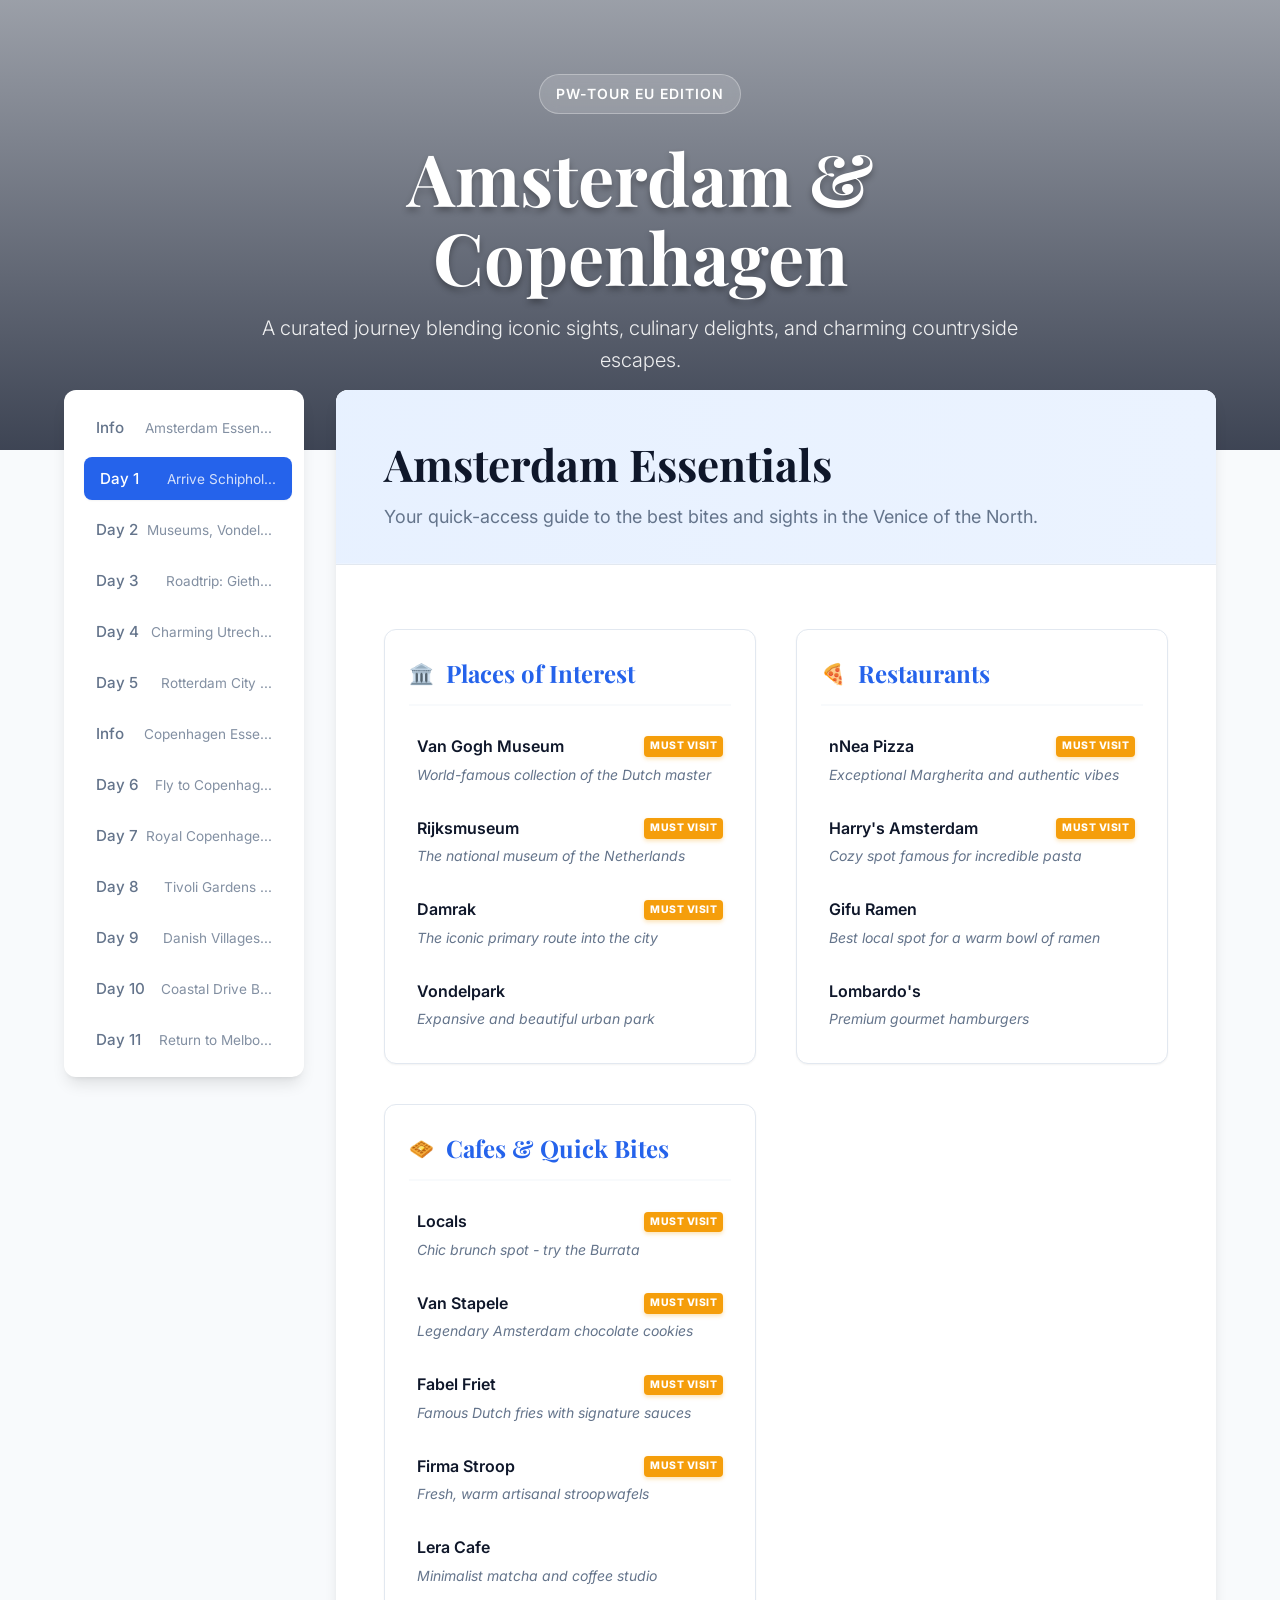
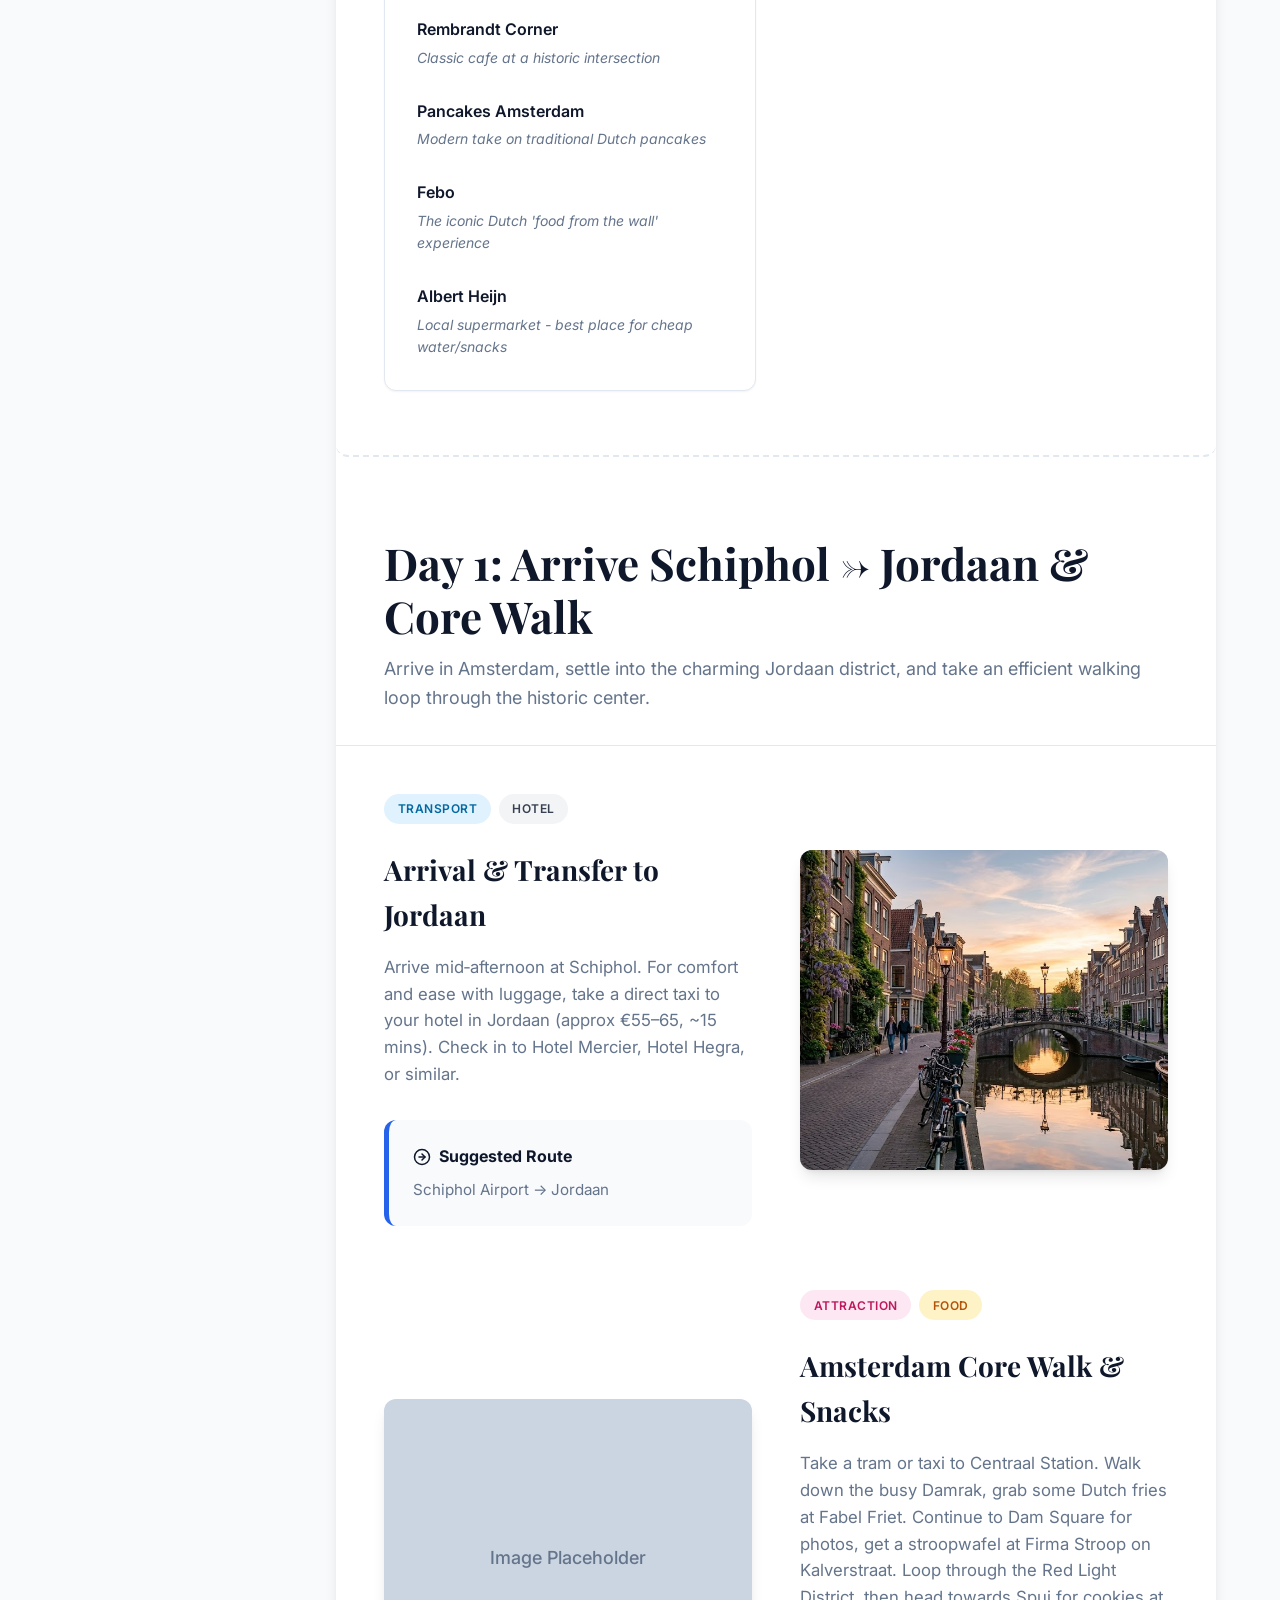
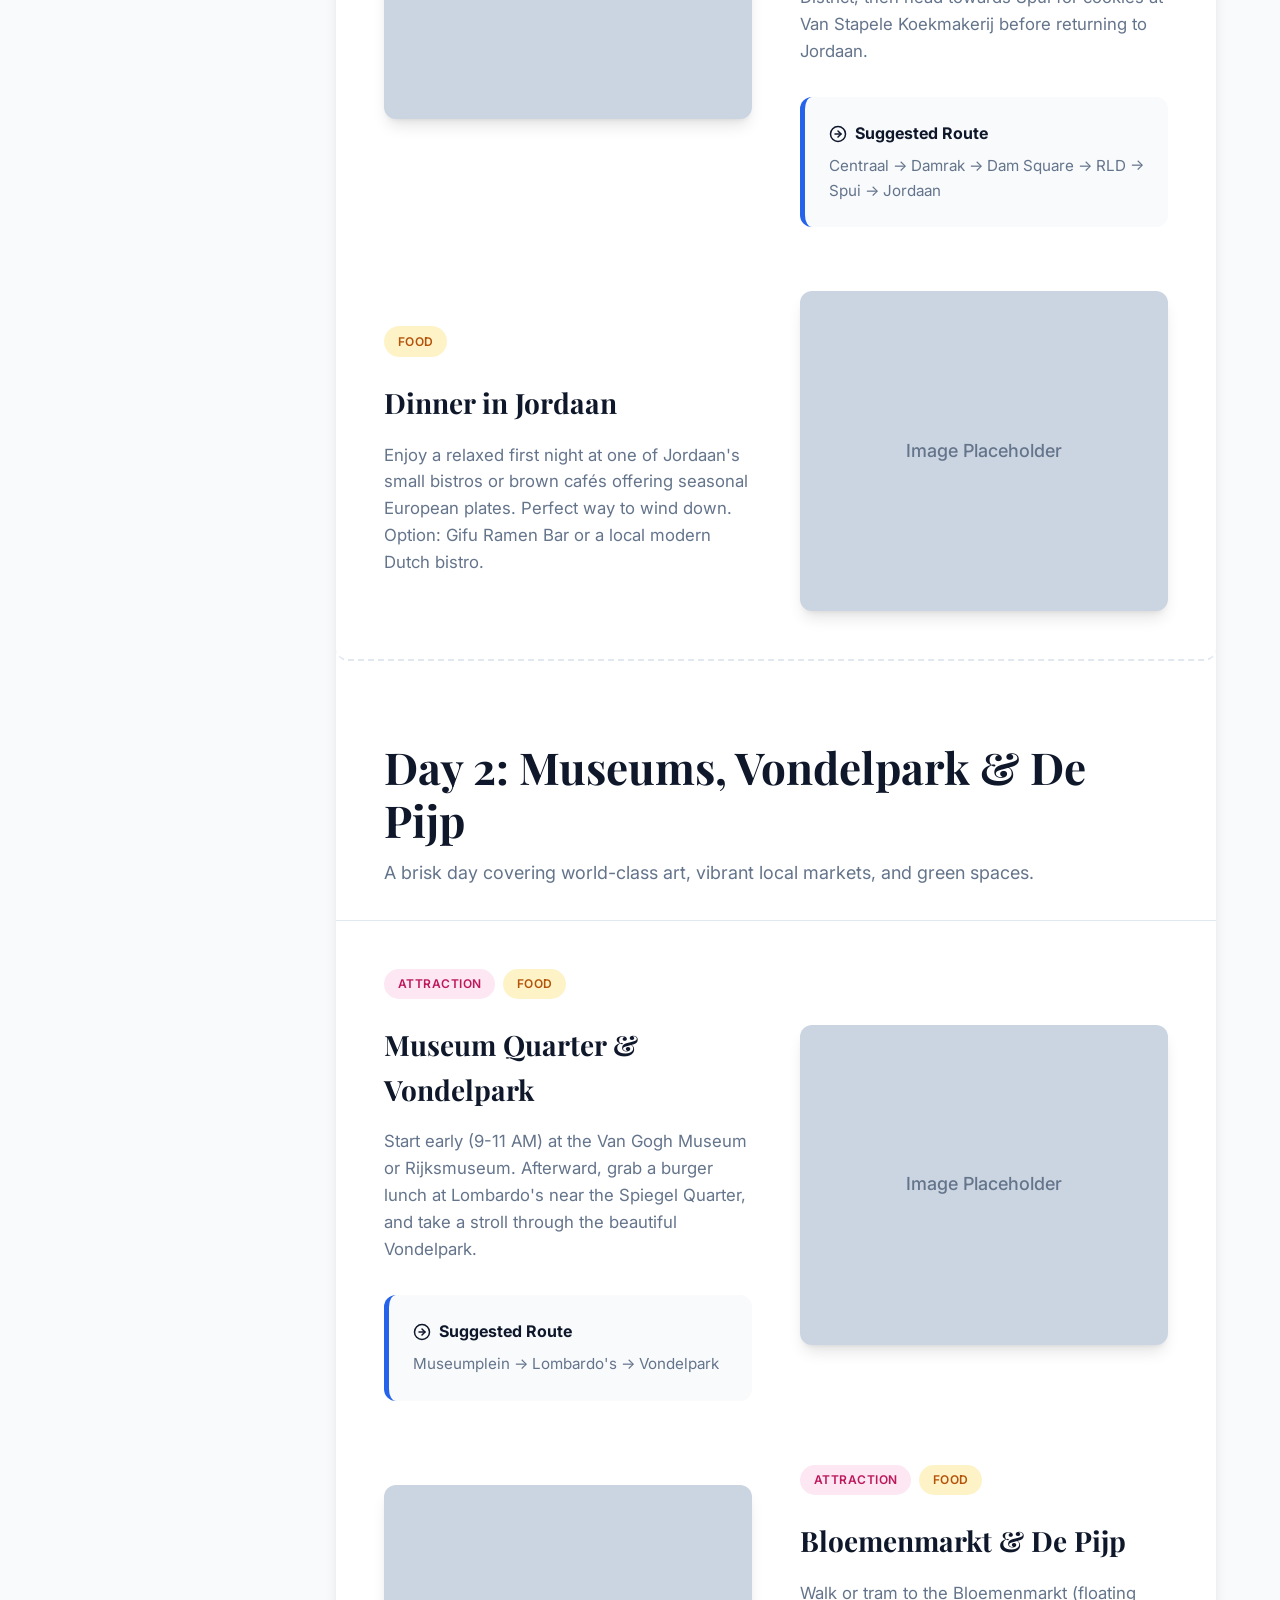
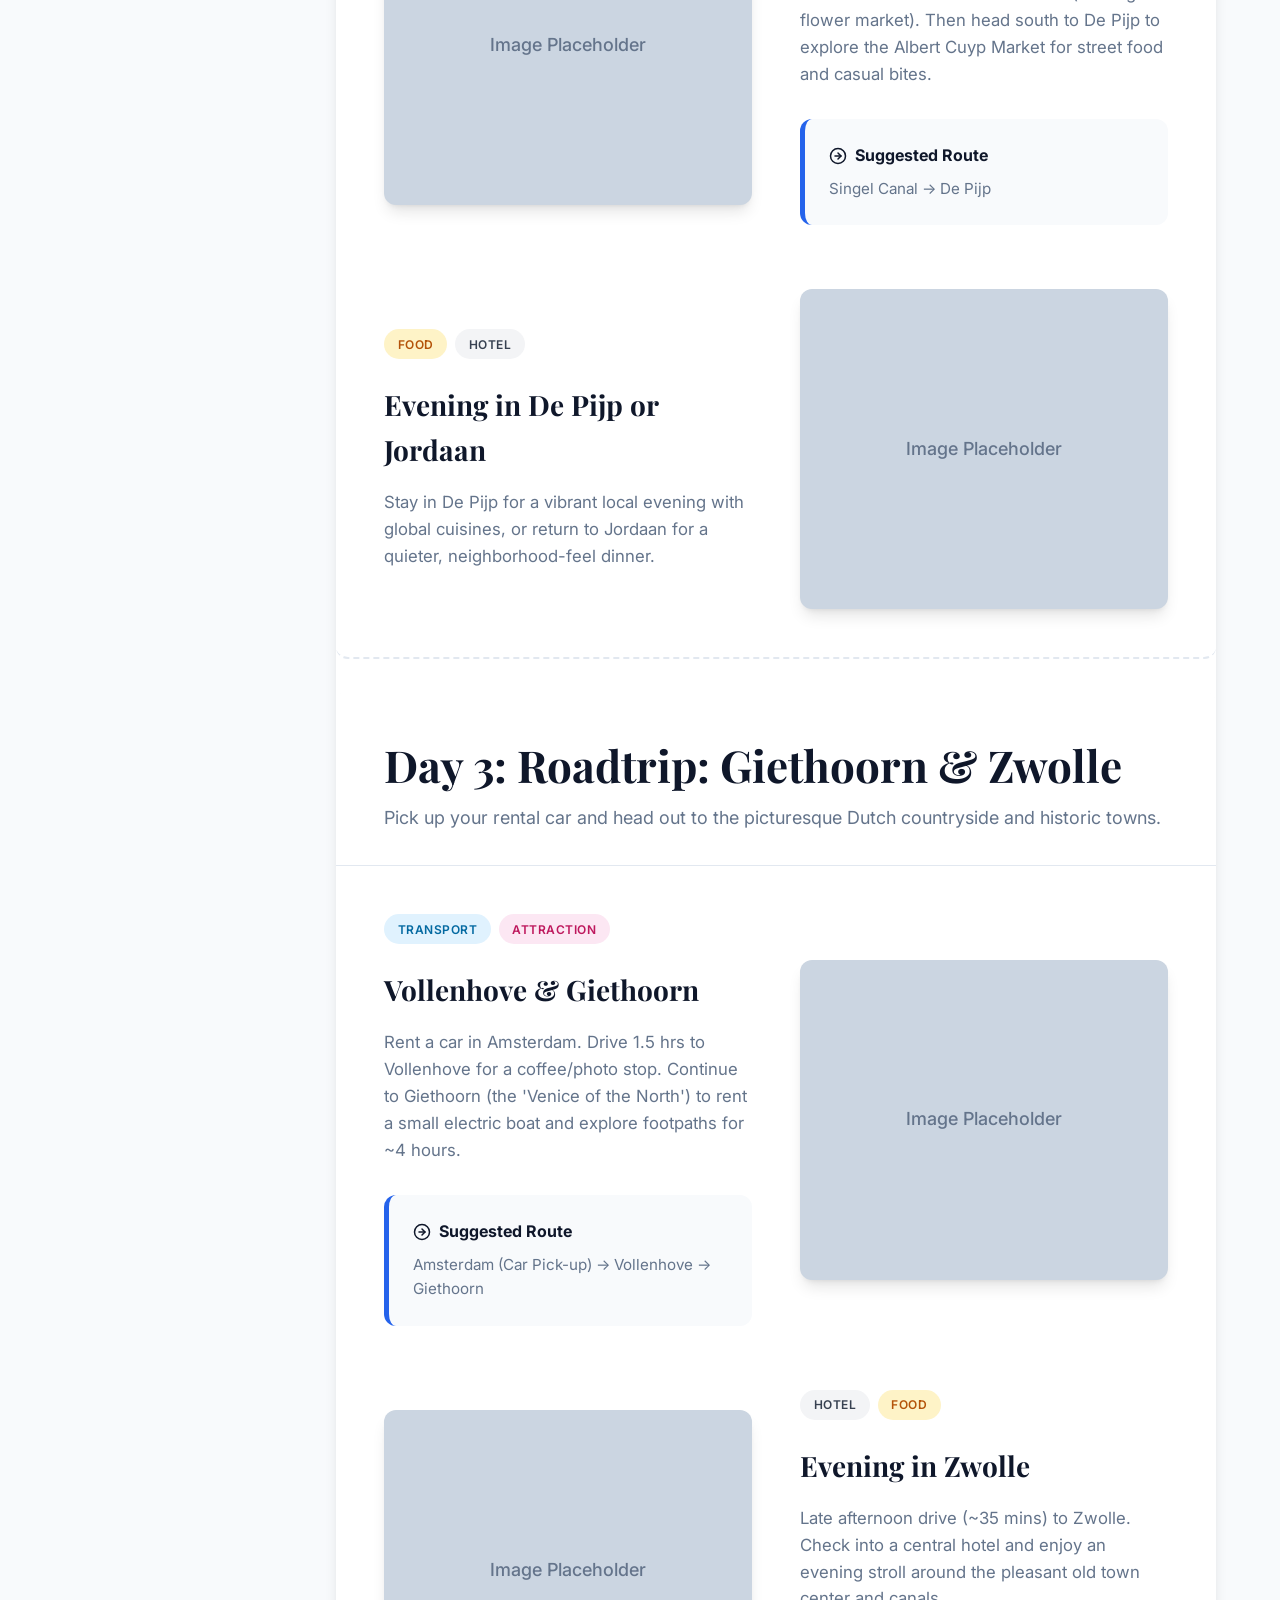
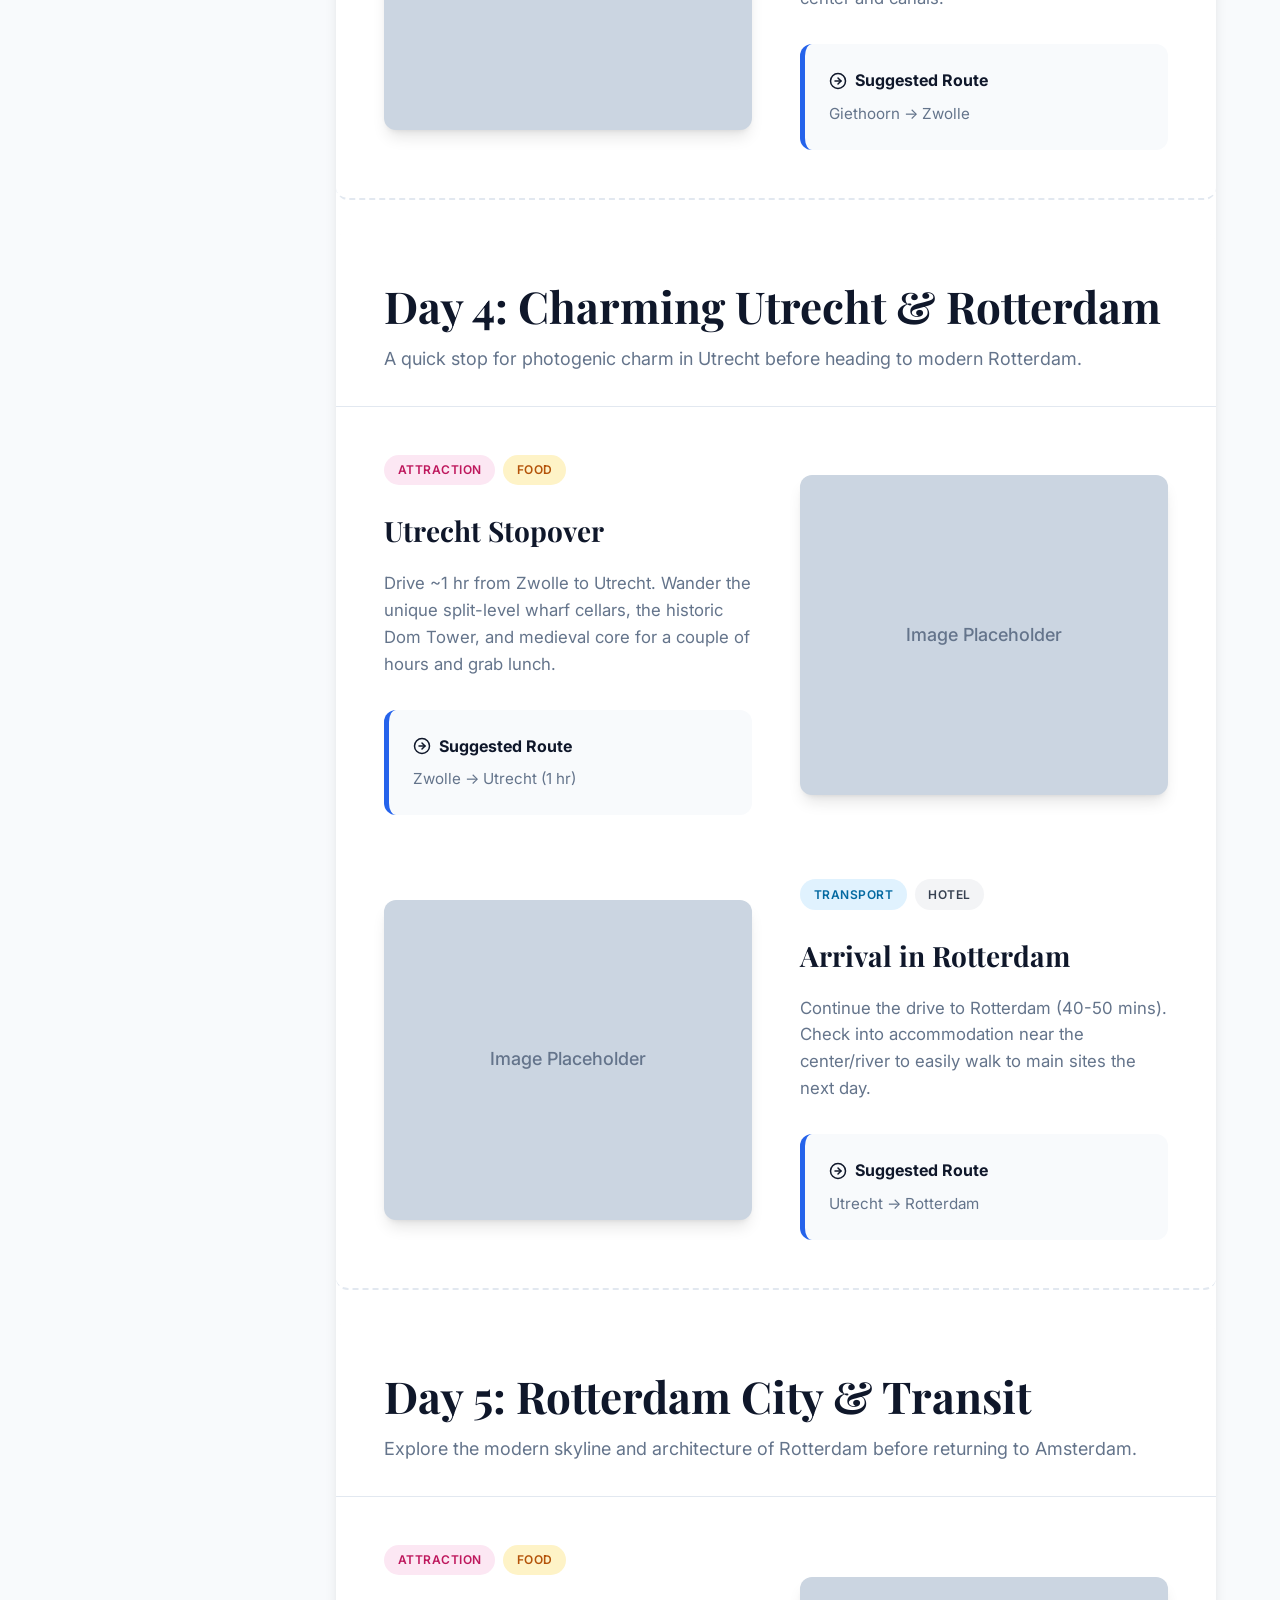
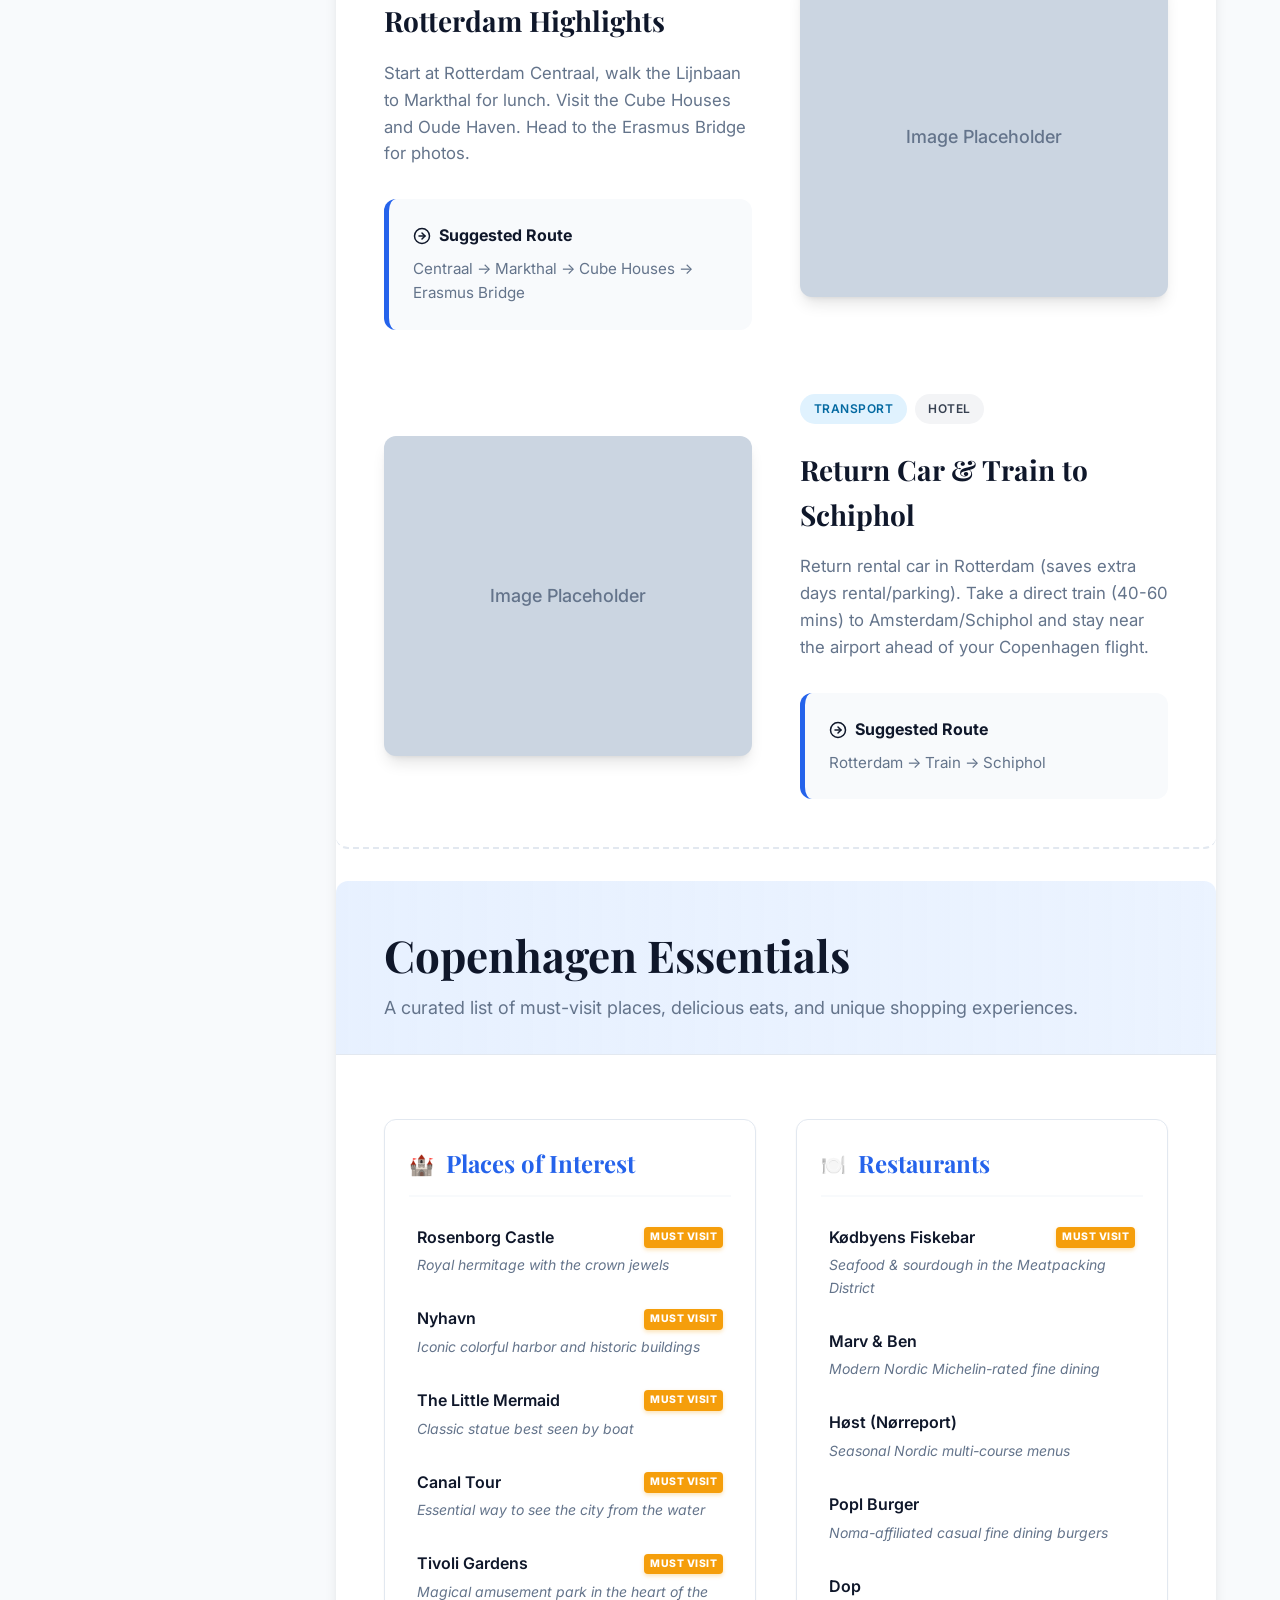
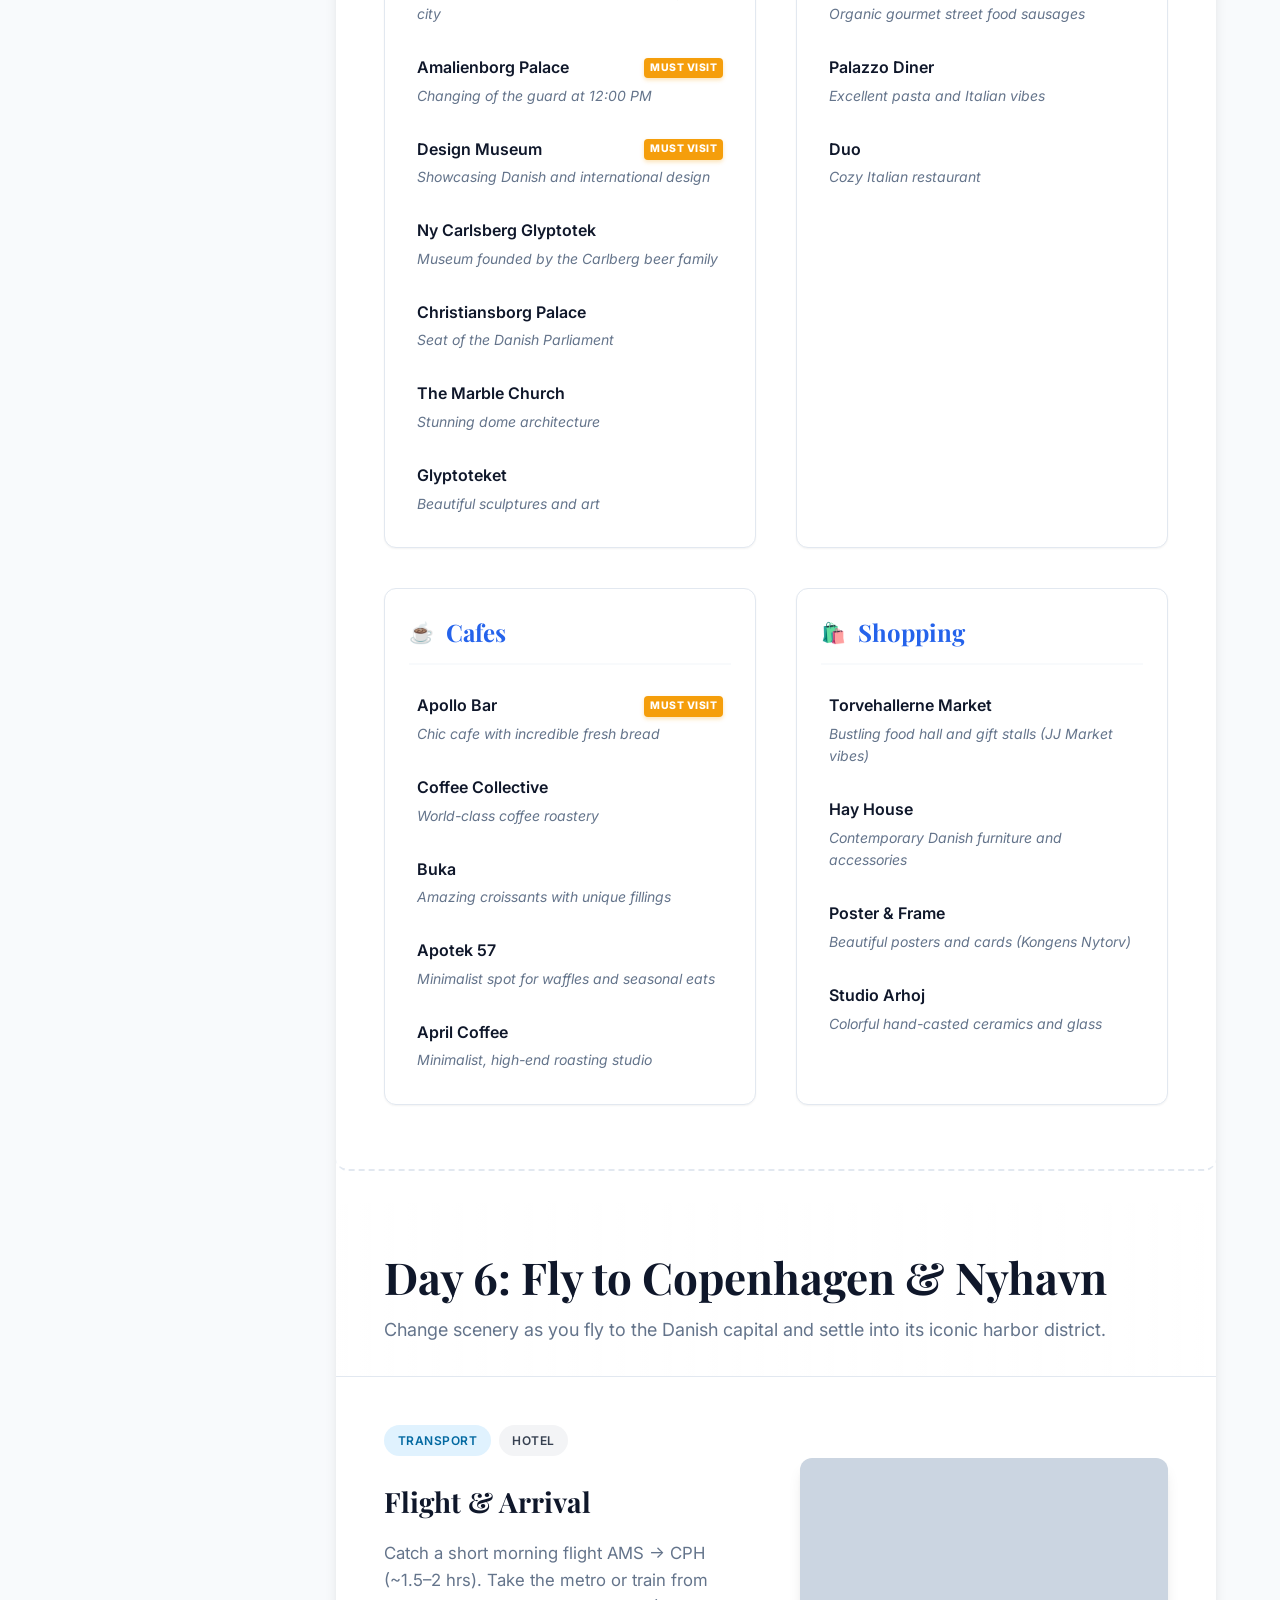
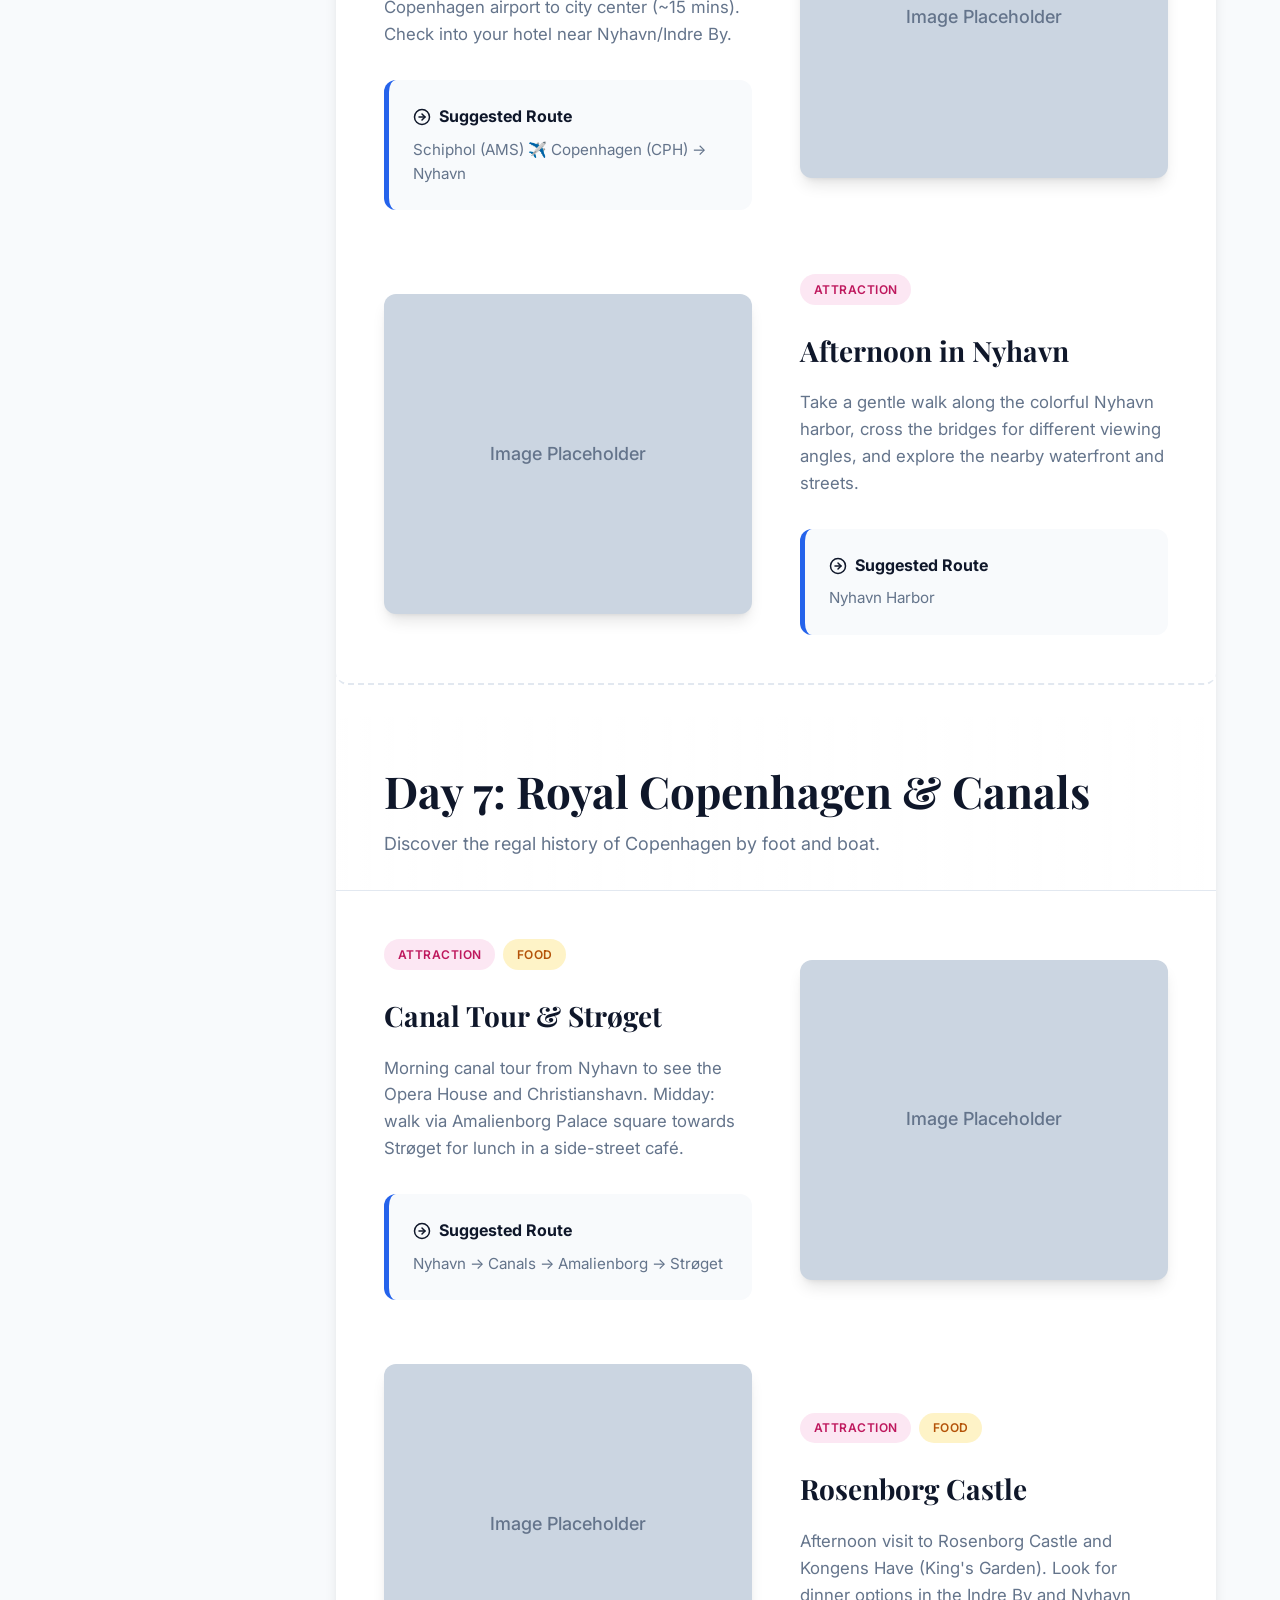
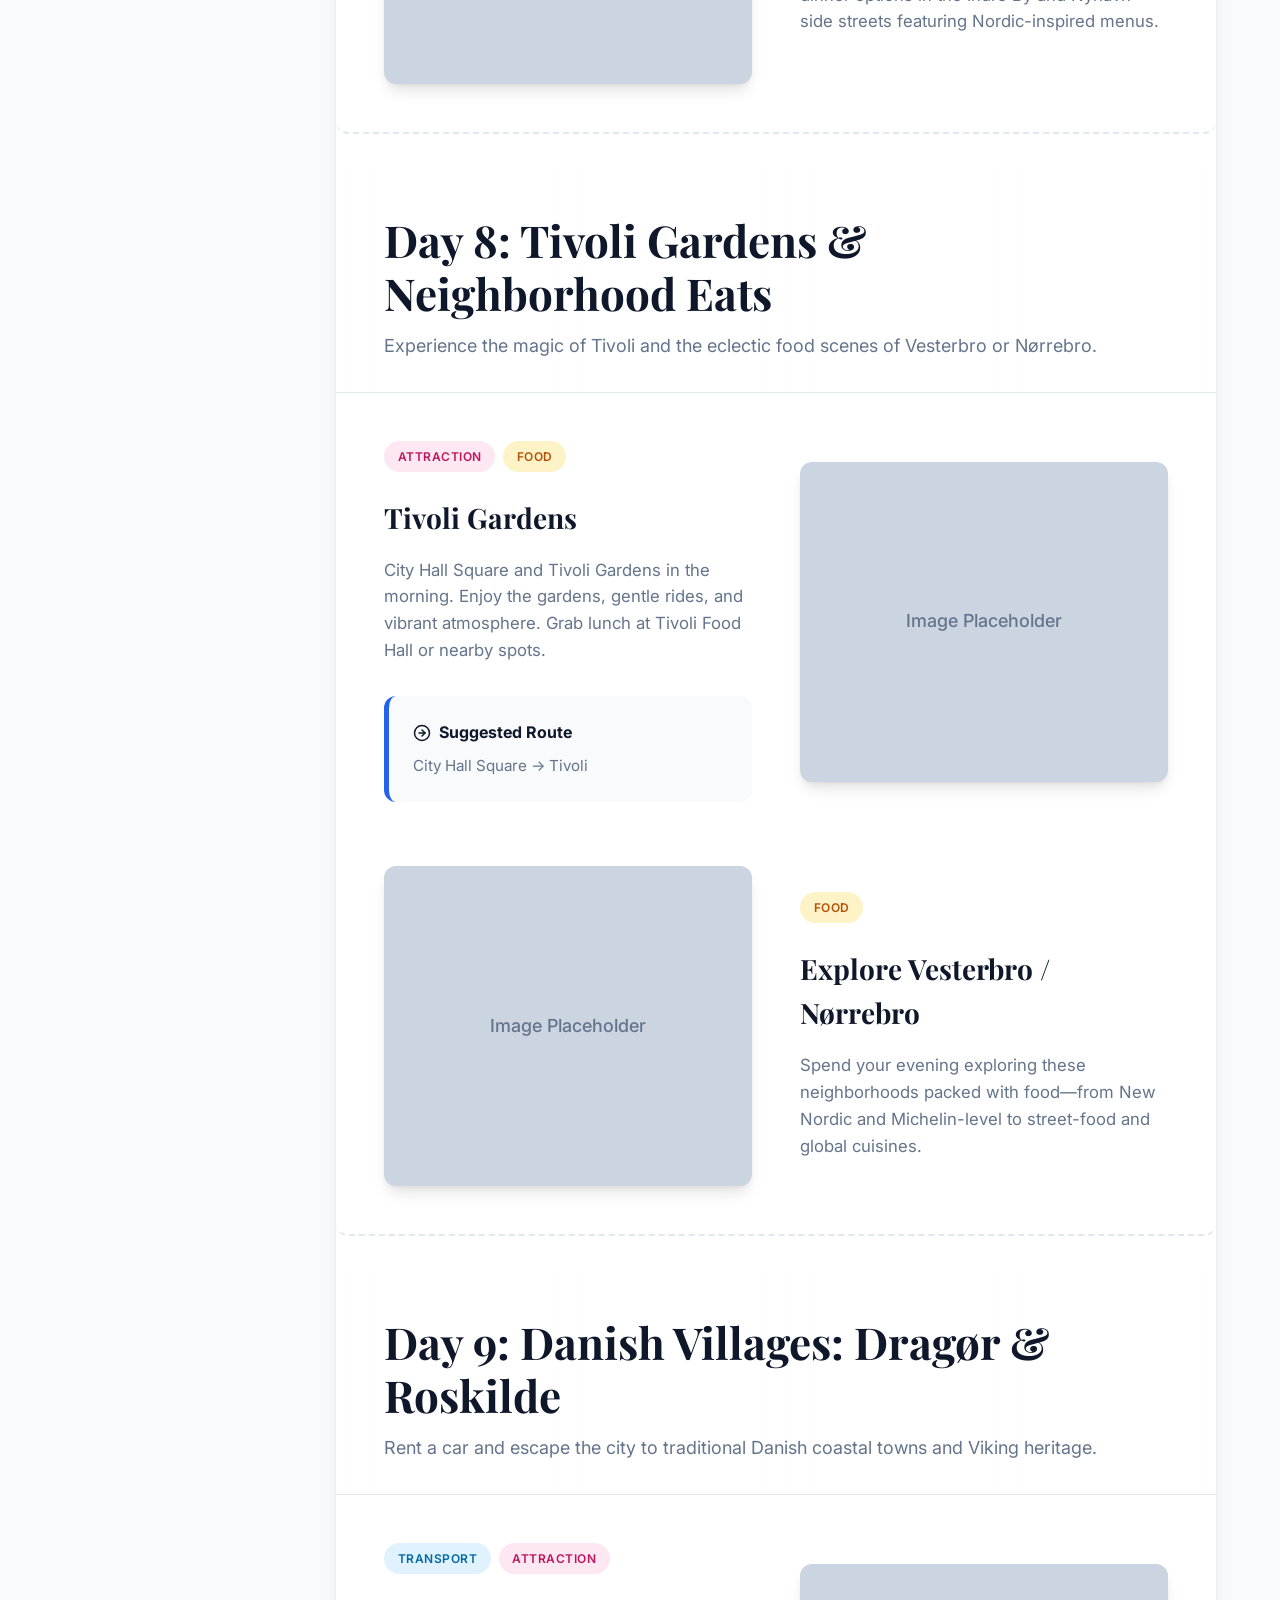
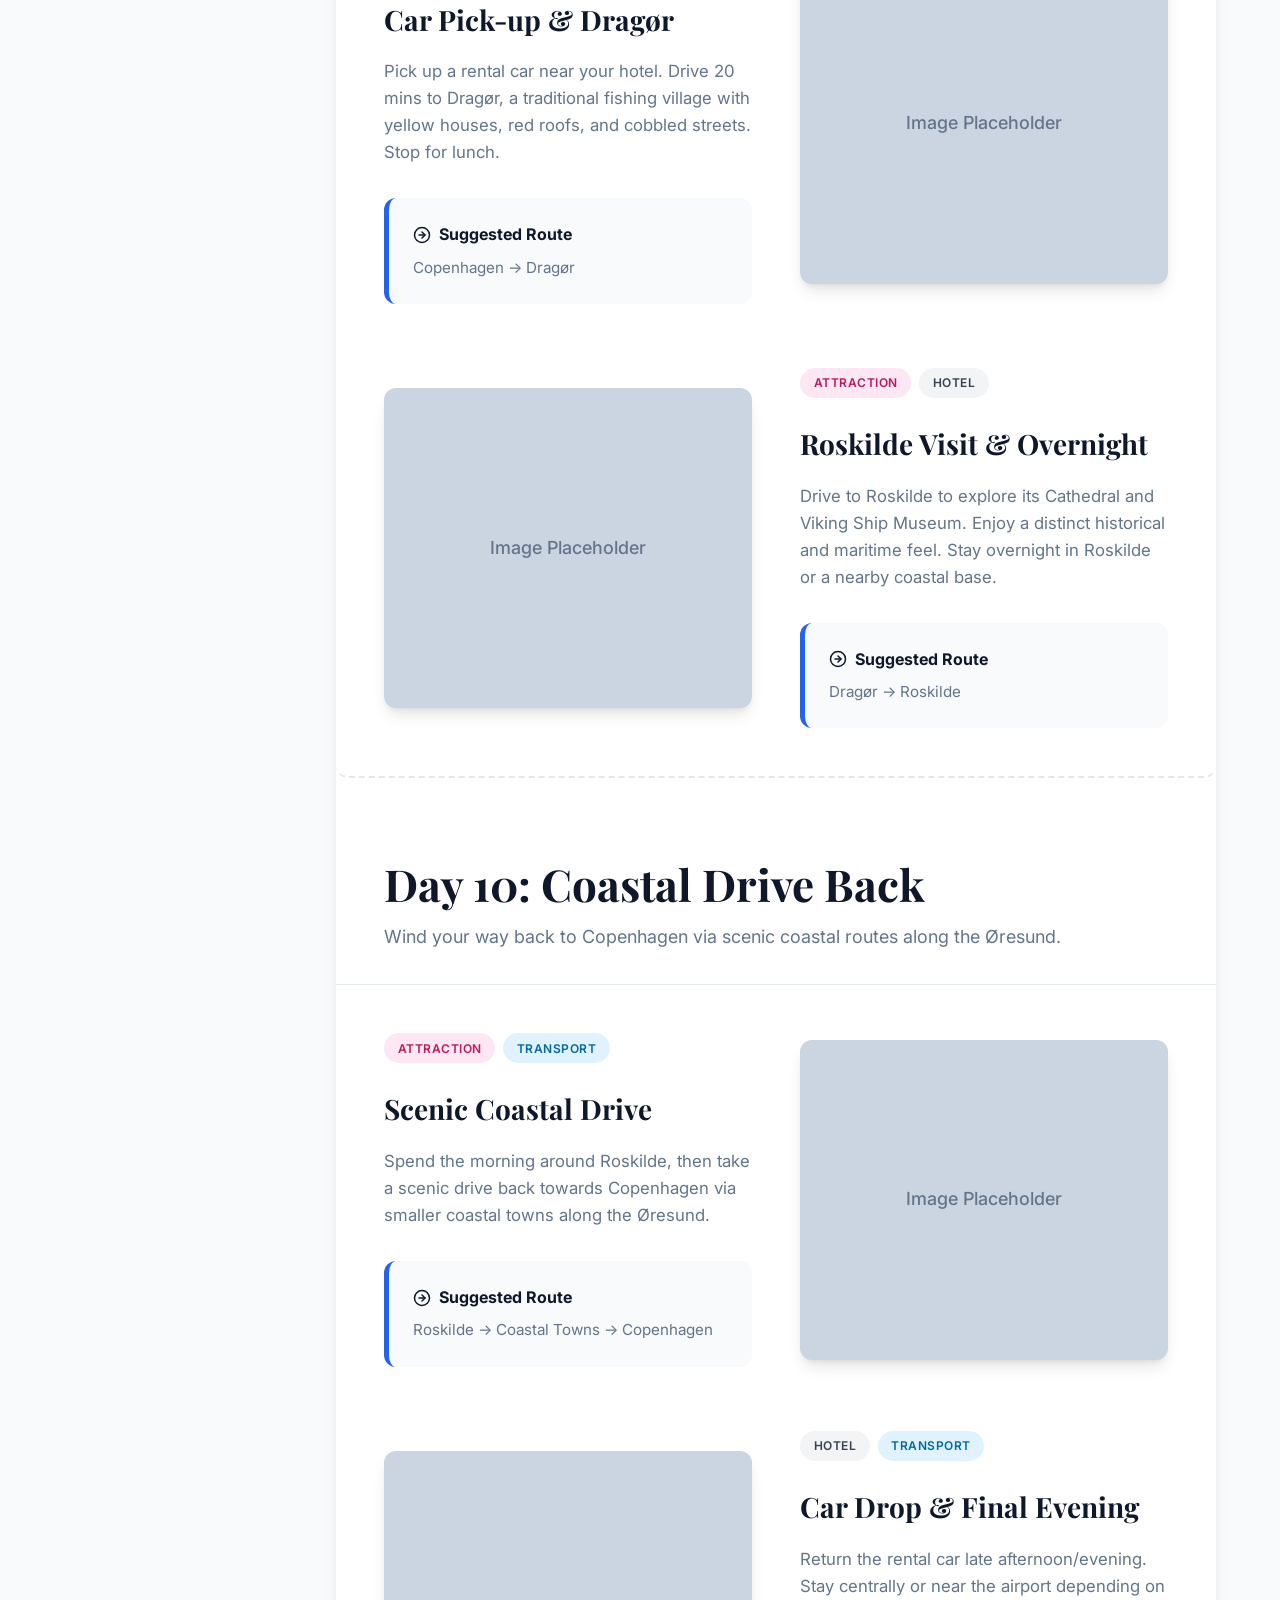
==== index.html @ 182e3786 "Update itinerary description and text in index.html" ====
<!DOCTYPE html>
<html lang="en">

<head>
    <meta charset="UTF-8">
    <meta name="viewport" content="width=device-width, initial-scale=1.0">
    <title>11-Day Amsterdam & Copenhagen Escapade</title>
    <meta name="description"
        content="A curated 11-day itinerary through Amsterdam and Copenhagen, blending iconic sights, culinary delights, and charming countryside escapes.">
    <link
        href="https://fonts.googleapis.com/css2?family=Inter:wght@300;400;500;600;700&family=Playfair+Display:wght@600;700&display=swap"
        rel="stylesheet">
    <link rel="stylesheet" href="styles.css">
</head>

<body>
    <header class="hero" id="main-hero">
        <div class="hero-content">
            <div class="hero-badge">PW-tour EU edition</div>
            <h1>Amsterdam & Copenhagen</h1>
            <p>A curated journey blending iconic sights, culinary delights, and charming countryside escapes.</p>
        </div>
        <div class="hero-overlay"></div>
    </header>

    <main class="container">
        <aside class="sidebar">
            <nav id="day-nav">
                <!-- Dynamically populated by JS -->
            </nav>
        </aside>

        <section class="content-panel" id="content-panel">
            <div id="day-content">
                <!-- Dynamically populated by JS -->
            </div>
        </section>
    </main>

    <script src="script.js"></script>
</body>

</html>
---- styles.css ----
:root {
    --bg-color: #f8fafc;
    --text-main: #0f172a;
    --text-muted: #64748b;
    --primary: #2563eb;
    --primary-hover: #1d4ed8;
    --accent: #f59e0b;
    --surface: #ffffff;
    --border: #e2e8f0;

    --tag-transport: #e0f2fe;
    --tag-transport-text: #0369a1;
    --tag-food: #fef3c7;
    --tag-food-text: #b45309;
    --tag-attraction: #fce7f3;
    --tag-attraction-text: #be185d;
    --tag-hotel: #f3f4f6;
    --tag-hotel-text: #374151;

    --font-heading: 'Playfair Display', serif;
    --font-body: 'Inter', sans-serif;

    --shadow-sm: 0 1px 2px 0 rgb(0 0 0 / 0.05);
    --shadow-md: 0 4px 6px -1px rgb(0 0 0 / 0.1), 0 2px 4px -2px rgb(0 0 0 / 0.1);
    --shadow-lg: 0 10px 15px -3px rgb(0 0 0 / 0.1), 0 4px 6px -4px rgb(0 0 0 / 0.1);

    --radius: 12px;
}

* {
    margin: 0;
    padding: 0;
    box-sizing: border-box;
}

body {
    font-family: var(--font-body);
    background-color: var(--bg-color);
    color: var(--text-main);
    line-height: 1.6;
}

/* Hero Section */
.hero {
    position: relative;
    height: 450px;
    background-image: url('https://images.unsplash.com/photo-1512470876302-972faa2aa9a4?ixlib=rb-4.0.3&auto=format&fit=crop&w=2000&q=80');
    background-size: cover;
    background-position: center;
    display: flex;
    align-items: center;
    justify-content: center;
    text-align: center;
    color: white;
    padding: 2rem;
    transition: background-image 0.5s ease;
}

.hero-overlay {
    position: absolute;
    top: 0;
    left: 0;
    right: 0;
    bottom: 0;
    background: linear-gradient(to bottom, rgba(15, 23, 42, 0.4), rgba(15, 23, 42, 0.8));
    z-index: 1;
}

.hero-content {
    position: relative;
    z-index: 2;
    max-width: 800px;
    animation: slideDown 0.8s ease-out;
}

.hero-badge {
    display: inline-block;
    background: rgba(255, 255, 255, 0.15);
    backdrop-filter: blur(8px);
    padding: 0.5rem 1rem;
    border-radius: 9999px;
    font-size: 0.875rem;
    font-weight: 600;
    letter-spacing: 1px;
    text-transform: uppercase;
    margin-bottom: 1.5rem;
    border: 1px solid rgba(255, 255, 255, 0.3);
}

.hero h1 {
    font-family: var(--font-heading);
    font-size: 4.5rem;
    line-height: 1.1;
    margin-bottom: 1rem;
    text-shadow: 0 4px 6px rgba(0, 0, 0, 0.3);
}

.hero p {
    font-size: 1.25rem;
    opacity: 0.9;
    font-weight: 300;
}

html {
    scroll-behavior: smooth;
}

/* Layout */
.container {
    max-width: 1200px;
    margin: -60px auto 60px;
    display: grid;
    grid-template-columns: 240px 1fr;
    gap: 2rem;
    padding: 0 1.5rem;
    position: relative;
    z-index: 10;
    align-items: start;
}

/* Sidebar */
.sidebar {
    background: var(--surface);
    border-radius: var(--radius);
    padding: 1rem;
    box-shadow: var(--shadow-lg);
    position: sticky;
    top: 2rem;
    max-height: calc(100vh - 4rem);
    overflow-y: auto;
}

.sidebar h3 {
    margin-bottom: 1rem;
    color: var(--text-main);
    font-size: 1.125rem;
    padding-left: 0.5rem;
}

#day-nav {
    display: flex;
    flex-direction: column;
    gap: 0.5rem;
}

.day-btn {
    background: transparent;
    border: none;
    text-align: left;
    padding: 0.75rem 1rem;
    border-radius: 8px;
    cursor: pointer;
    font-size: 0.95rem;
    color: var(--text-muted);
    font-weight: 500;
    transition: all 0.2s ease;
    display: flex;
    justify-content: space-between;
    align-items: center;
    font-family: var(--font-body);
}

.day-btn:hover {
    background: var(--bg-color);
    color: var(--text-main);
    transform: translateX(4px);
}

.day-btn.active {
    background: var(--primary);
    color: white;
    box-shadow: var(--shadow-sm);
    transform: translateX(4px);
}

.day-btn .date-label {
    font-size: 0.85rem;
    font-weight: 400;
    opacity: 0.8;
}

/* Main Content */
.content-panel {
    background: var(--surface);
    border-radius: var(--radius);
    box-shadow: var(--shadow-lg);
    min-height: 600px;
}

.welcome-state {
    padding: 4rem;
    text-align: center;
    color: var(--text-muted);
}

.welcome-state h2 {
    color: var(--text-main);
    font-family: var(--font-heading);
    margin-bottom: 1rem;
    font-size: 2rem;
}

/* Day specific content */
.day-section {
    border-bottom: 2px dashed var(--border);
    margin-bottom: 2rem;
    background: var(--surface);
    border-radius: var(--radius);
    overflow: hidden;
}

.day-section:last-child {
    border-bottom: none;
    margin-bottom: 0;
}

.day-header {
    padding: 3rem 3rem 2rem;
    border-bottom: 1px solid var(--border);
    position: relative;
    z-index: 1;
}

.day-header h2 {
    font-family: var(--font-heading);
    font-size: 2.75rem;
    color: var(--text-main);
    margin-bottom: 0.75rem;
    line-height: 1.2;
}

.day-header p {
    color: var(--text-muted);
    font-size: 1.125rem;
}

.day-body {
    padding: 3rem;
    display: flex;
    flex-direction: column;
    gap: 4rem;
}

/* Itinerary Blocks */
.itinerary-item {
    display: grid;
    grid-template-columns: 1fr 1fr;
    gap: 3rem;
    align-items: center;
}

.itinerary-item:nth-child(even) {
    direction: rtl;
}

.itinerary-item:nth-child(even)>* {
    direction: ltr;
}

.itinerary-text {
    display: flex;
    flex-direction: column;
    gap: 1rem;
}

.itinerary-text h3 {
    font-size: 1.75rem;
    color: var(--text-main);
    font-weight: 700;
    font-family: var(--font-heading);
}

.itinerary-text p {
    color: var(--text-muted);
    font-size: 1.05rem;
}

.tag-cloud {
    display: flex;
    flex-wrap: wrap;
    gap: 0.5rem;
    margin-bottom: 0.5rem;
}

.tag {
    padding: 0.35rem 0.85rem;
    border-radius: 999px;
    font-size: 0.75rem;
    font-weight: 600;
    text-transform: uppercase;
    letter-spacing: 0.5px;
}

.tag.transport {
    background: var(--tag-transport);
    color: var(--tag-transport-text);
}

.tag.food {
    background: var(--tag-food);
    color: var(--tag-food-text);
}

.tag.attraction {
    background: var(--tag-attraction);
    color: var(--tag-attraction-text);
}

.tag.hotel {
    background: var(--tag-hotel);
    color: var(--tag-hotel-text);
}

.img-wrapper {
    overflow: hidden;
    border-radius: var(--radius);
    box-shadow: var(--shadow-lg);
    height: 320px;
    background-color: #cbd5e1;
    /* Placeholder backgrouund */
    display: flex;
    justify-content: center;
    align-items: center;
    position: relative;
}

.img-wrapper::after {
    content: "Image Placeholder";
    color: #64748b;
    position: absolute;
    font-weight: 500;
    font-size: 1.125rem;
    z-index: 1;
}

.itinerary-img {
    width: 100%;
    height: 100%;
    object-fit: cover;
    transition: transform 0.6s cubic-bezier(0.165, 0.84, 0.44, 1);
    position: relative;
    z-index: 2;
}

.img-wrapper:hover .itinerary-img {
    transform: scale(1.05);
}

.route-box {
    background: var(--bg-color);
    padding: 1.5rem;
    border-radius: var(--radius);
    border-left: 5px solid var(--primary);
    margin-top: 1rem;
    font-size: 0.95rem;
}

.route-box h4 {
    margin-bottom: 0.5rem;
    color: var(--text-main);
    font-size: 1rem;
    display: flex;
    align-items: center;
    gap: 0.5rem;
}

.route-box-text {
    color: var(--text-muted);
}

/* Animations */
@keyframes slideDown {
    from {
        opacity: 0;
        transform: translateY(-30px);
    }

    to {
        opacity: 1;
        transform: translateY(0);
    }
}

@keyframes fadeIn {
    from {
        opacity: 0;
        transform: translateY(15px);
    }

    to {
        opacity: 1;
        transform: translateY(0);
    }
}

.fade-in {
    animation: fadeIn 0.5s ease-out forwards;
}

/* Responsive */
@media (max-width: 960px) {
    .container {
        grid-template-columns: 1fr;
        margin-top: -30px;
    }

    .sidebar {
        position: static;
        margin-bottom: 1rem;
    }

    .itinerary-item,
    .itinerary-item:nth-child(even) {
        grid-template-columns: 1fr;
        direction: ltr;
    }

    .hero h1 {
        font-size: 3rem;
    }

    .day-body {
        gap: 3rem;
        padding: 2rem;
    }

    .day-header {
        padding: 2rem;
    }
}

/* Guide Section Styles */
.guide-container {
    padding: 1rem 0;
    display: grid;
    grid-template-columns: repeat(auto-fit, minmax(300px, 1fr));
    gap: 2.5rem;
}

.guide-category {
    background: #fff;
    border-radius: var(--radius);
    padding: 1.5rem;
    box-shadow: var(--shadow-sm);
    border: 1px solid var(--border);
    transition: transform 0.3s ease;
}

.guide-category:hover {
    transform: translateY(-5px);
    box-shadow: var(--shadow-md);
}

.guide-category h3 {
    font-family: var(--font-heading);
    color: var(--primary);
    font-size: 1.5rem;
    margin-bottom: 1.25rem;
    padding-bottom: 0.75rem;
    border-bottom: 2px solid var(--bg-color);
    display: flex;
    align-items: center;
    gap: 0.75rem;
}

.guide-list {
    list-style: none;
    display: flex;
    flex-direction: column;
    gap: 0.85rem;
}

.guide-item {
    display: flex;
    flex-direction: column;
    gap: 0.25rem;
    padding: 0.5rem;
    border-radius: 6px;
    transition: background 0.2s ease;
}

.guide-item:hover {
    background: var(--bg-color);
}

.guide-item-title {
    font-weight: 600;
    color: var(--text-main);
    display: flex;
    align-items: center;
    justify-content: space-between;
}

.guide-item-desc {
    font-size: 0.875rem;
    color: var(--text-muted);
    font-style: italic;
}

.must-visit-badge {
    background: var(--accent);
    color: white;
    font-size: 0.65rem;
    font-weight: 800;
    padding: 2px 6px;
    border-radius: 4px;
    text-transform: uppercase;
    letter-spacing: 0.5px;
    box-shadow: 0 2px 4px rgba(245, 158, 11, 0.3);
}

.category-icon {
    font-size: 1.25rem;
}
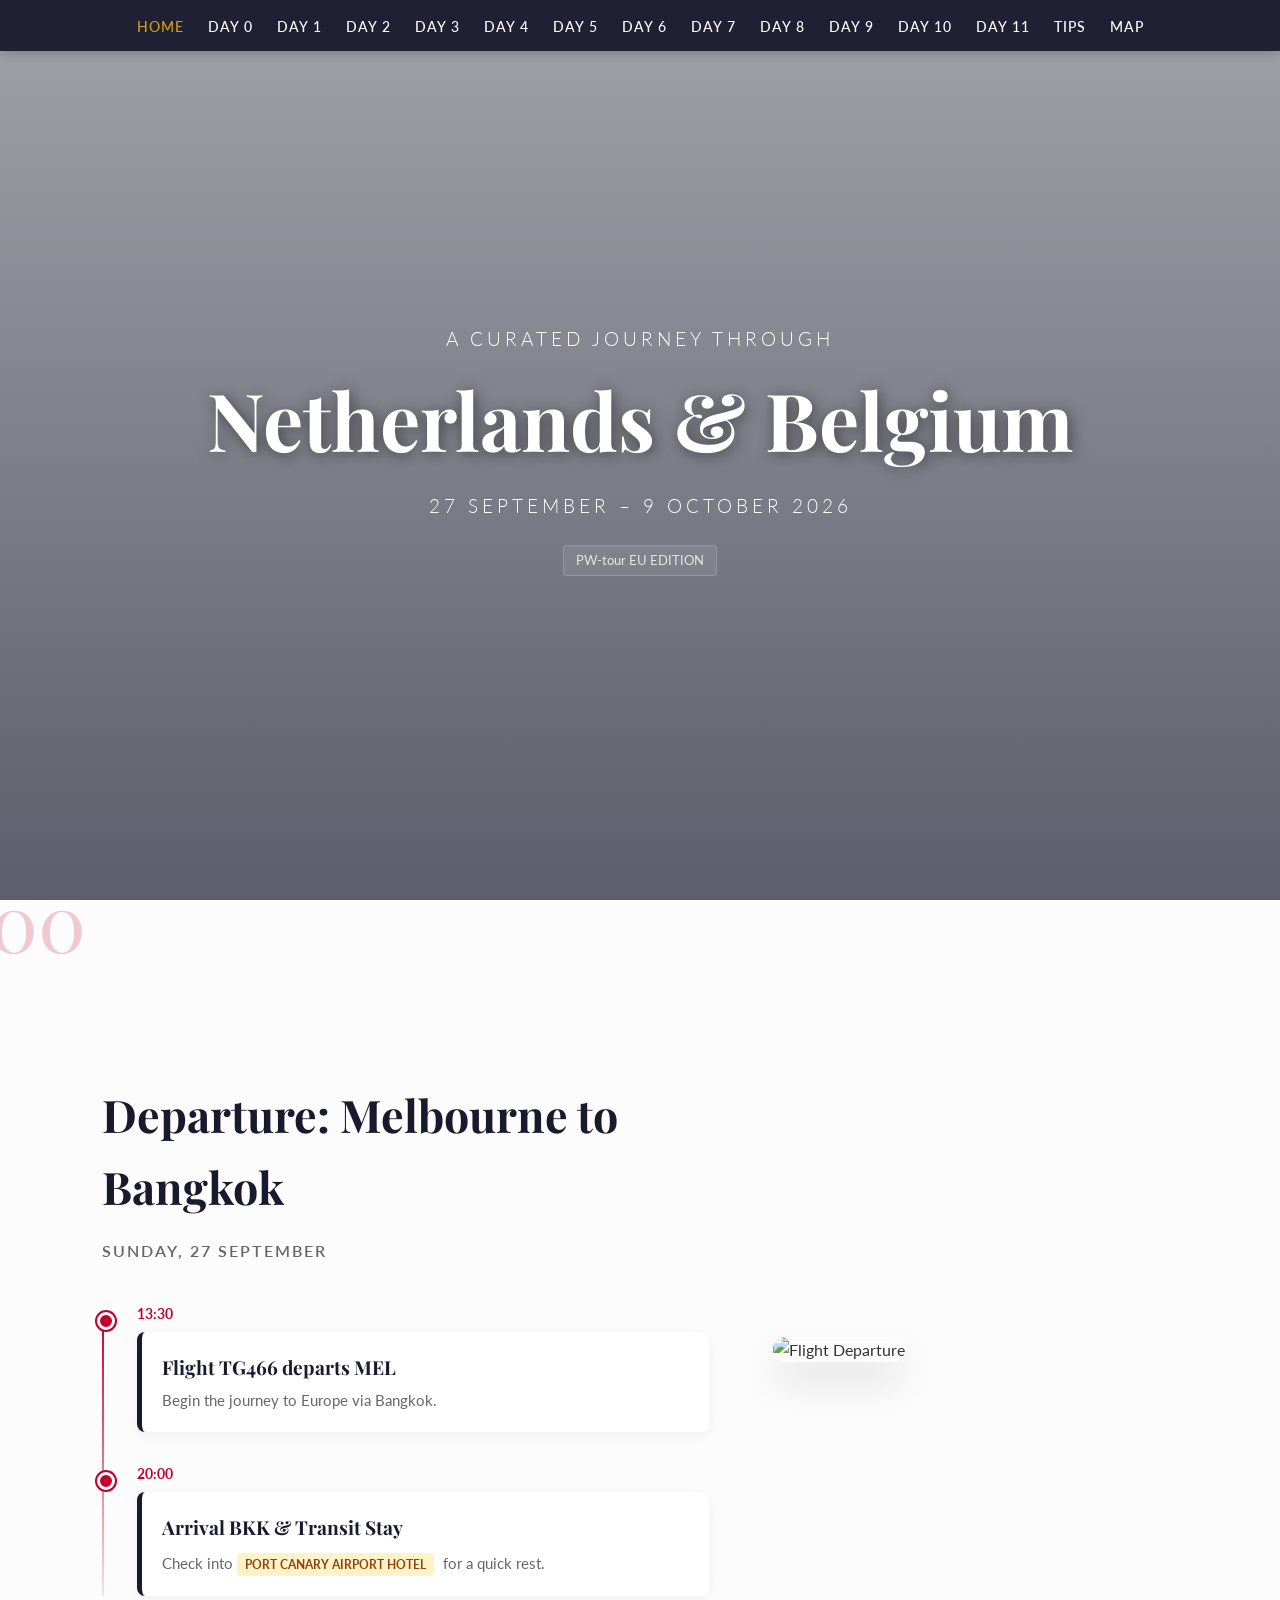
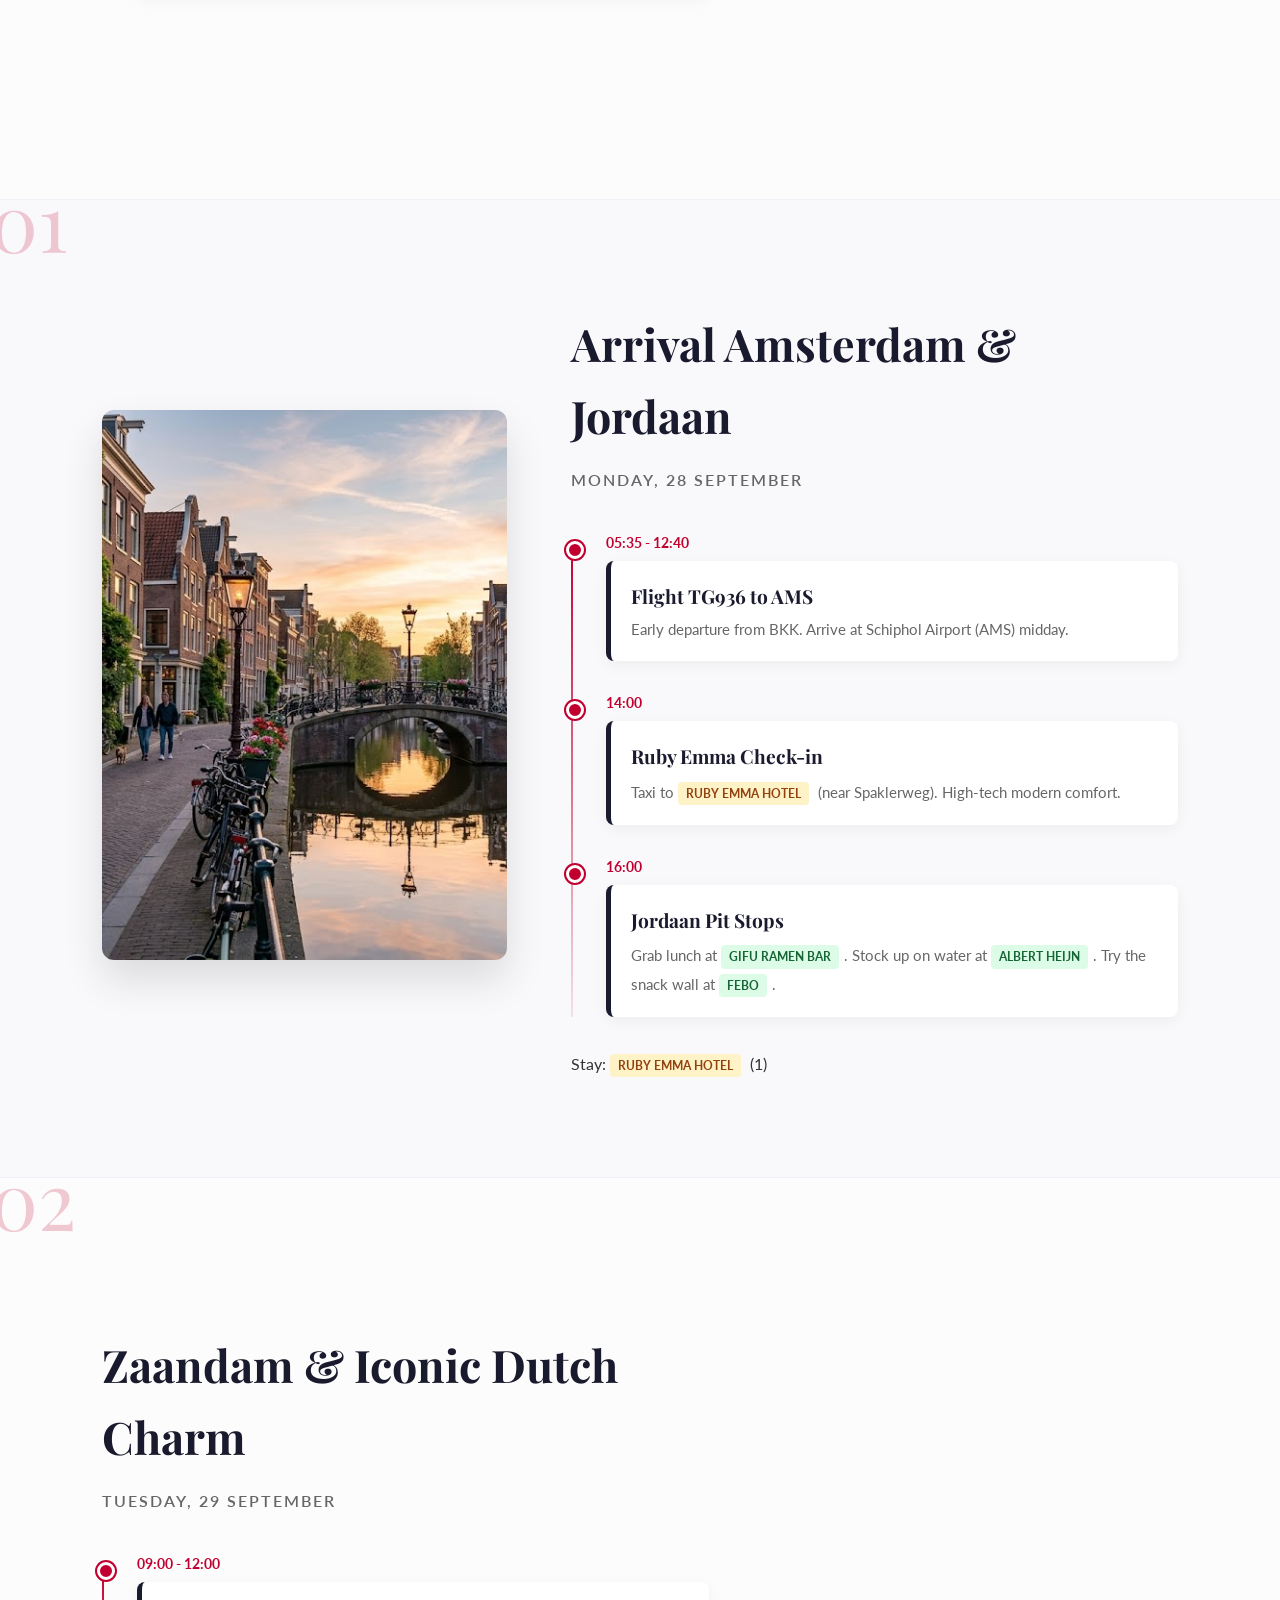
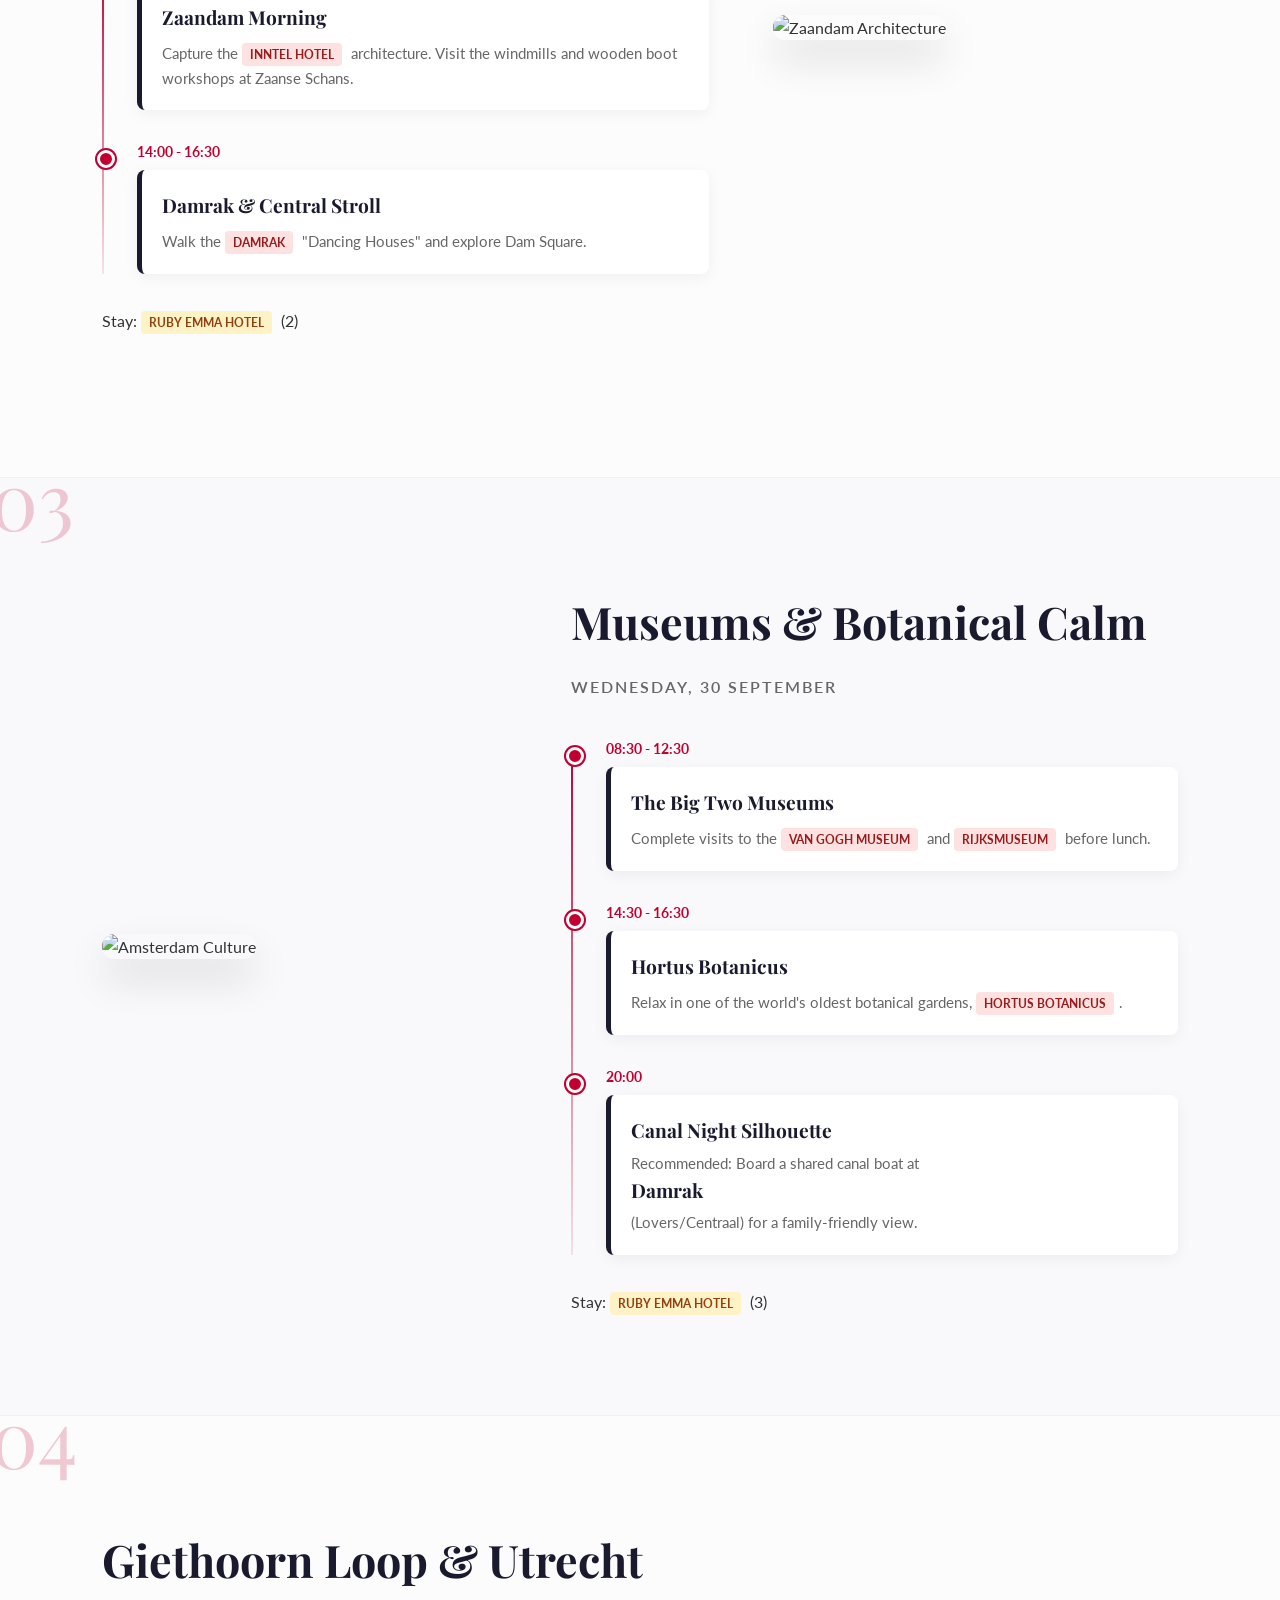
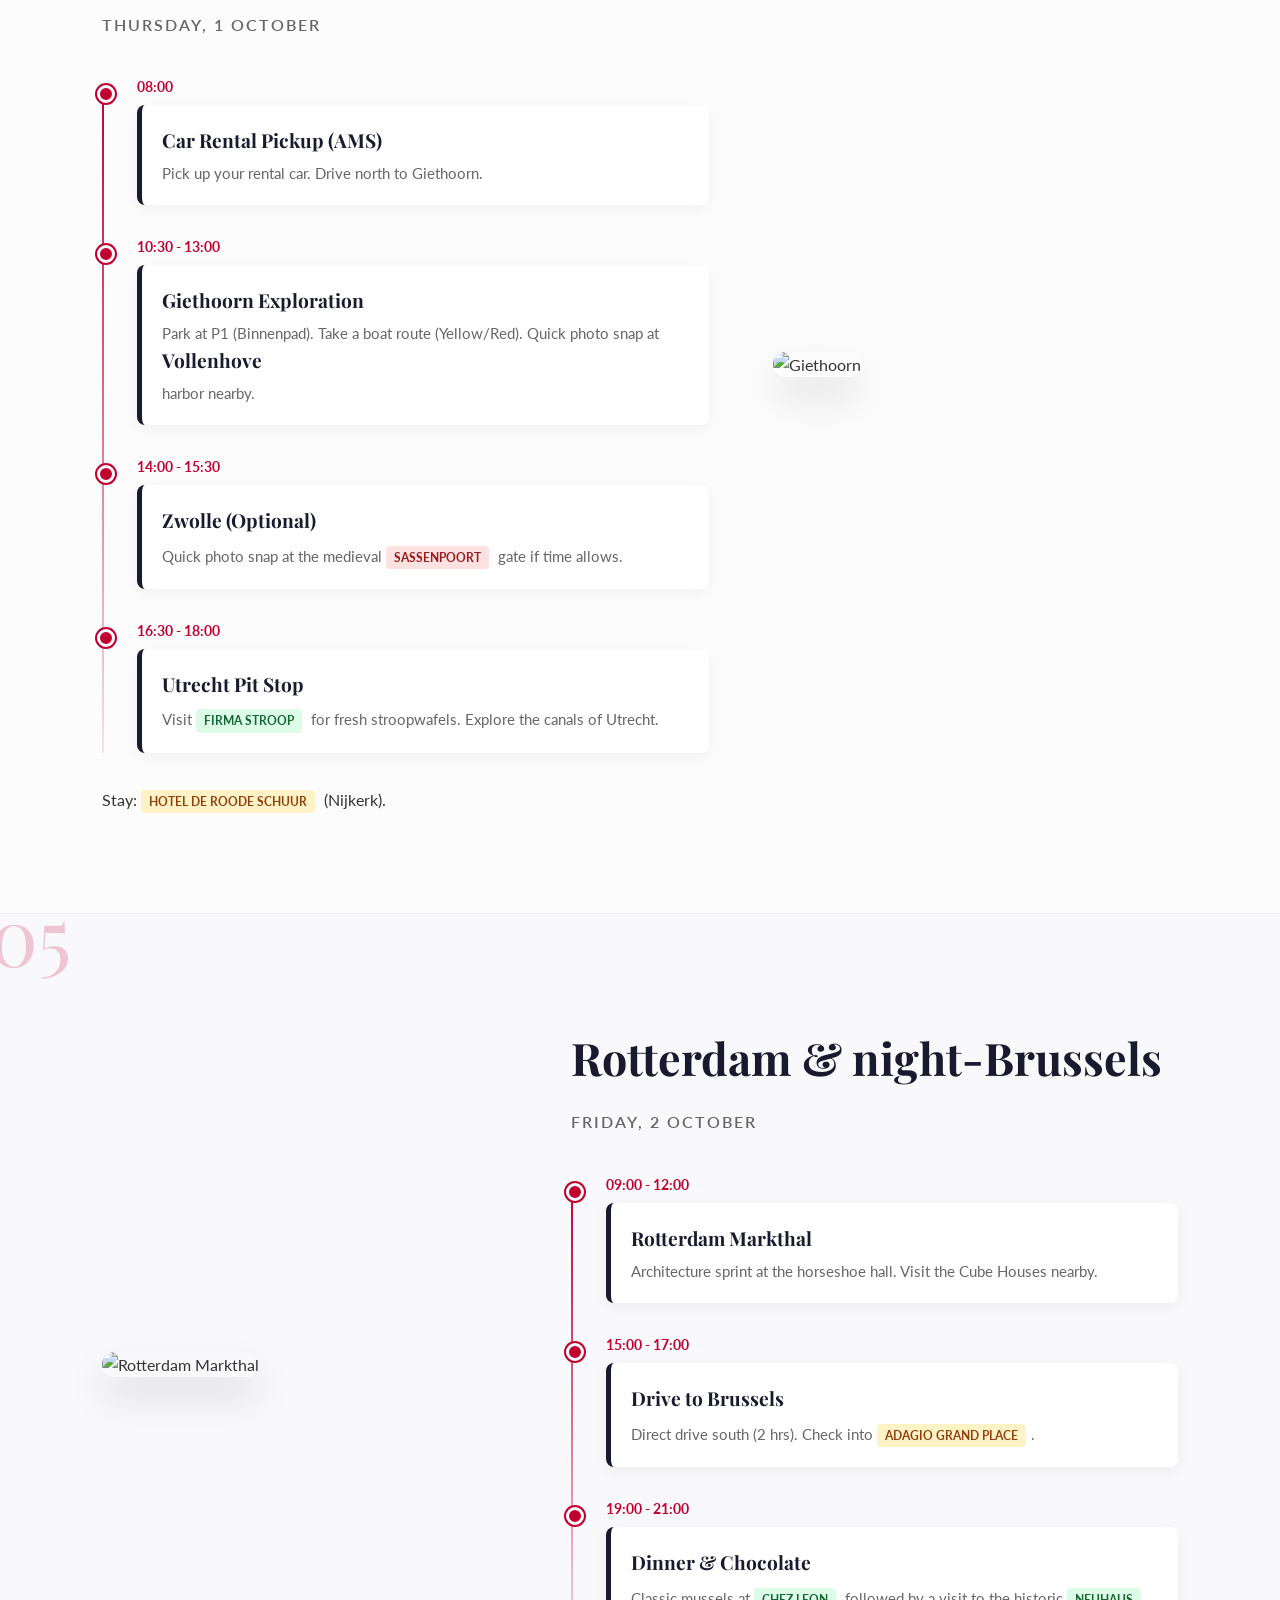
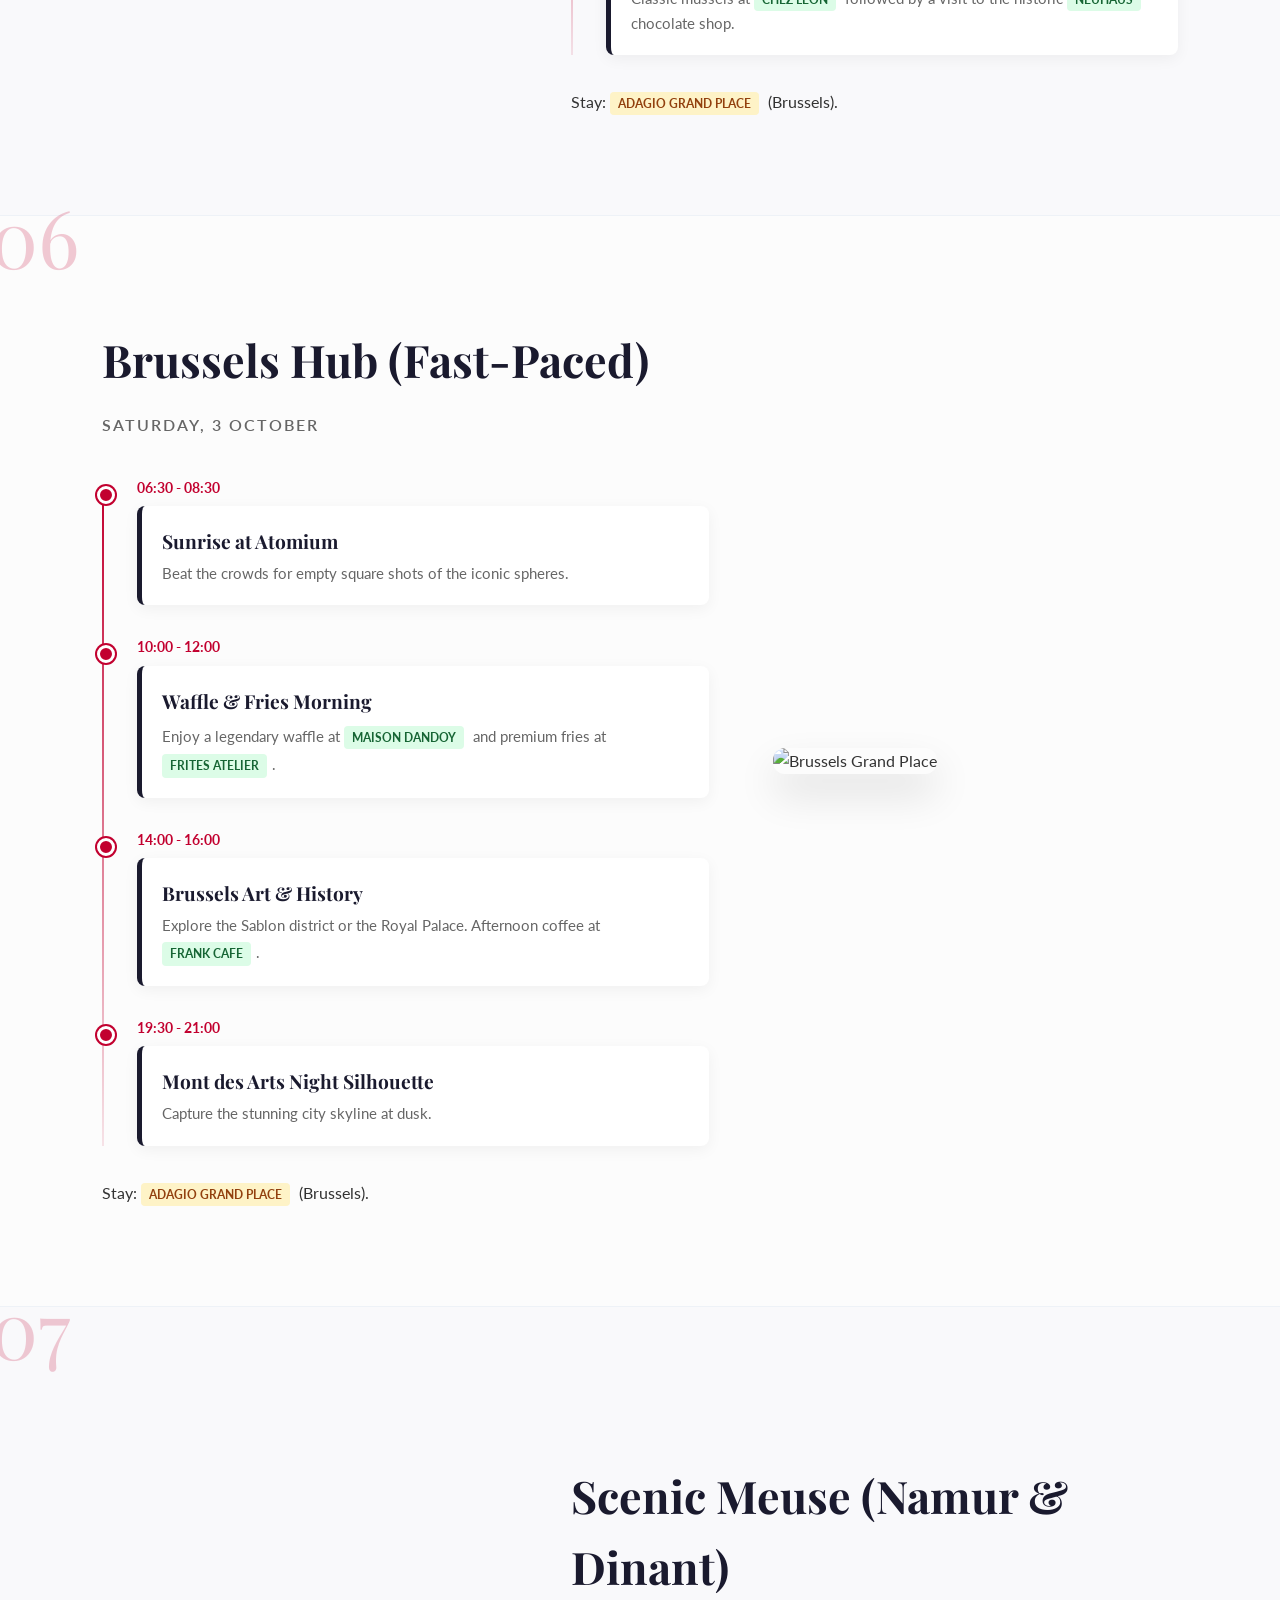
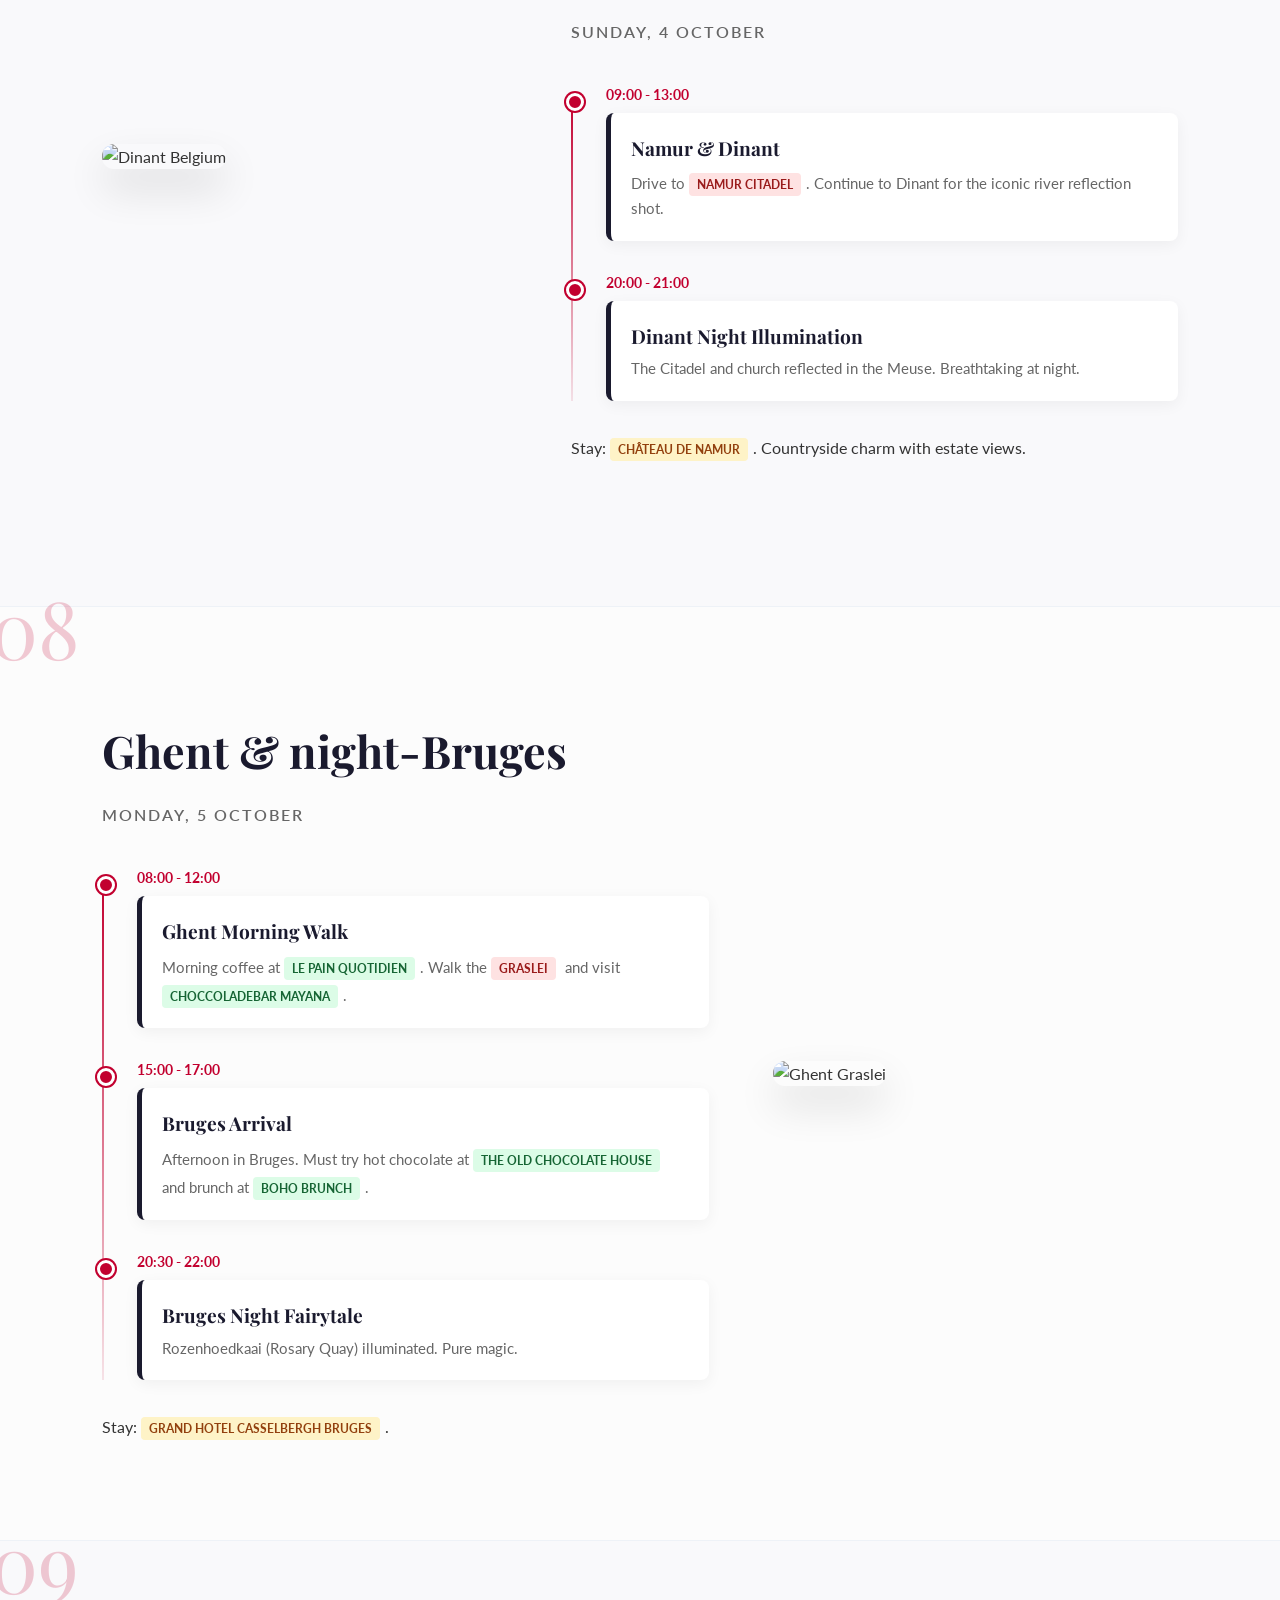
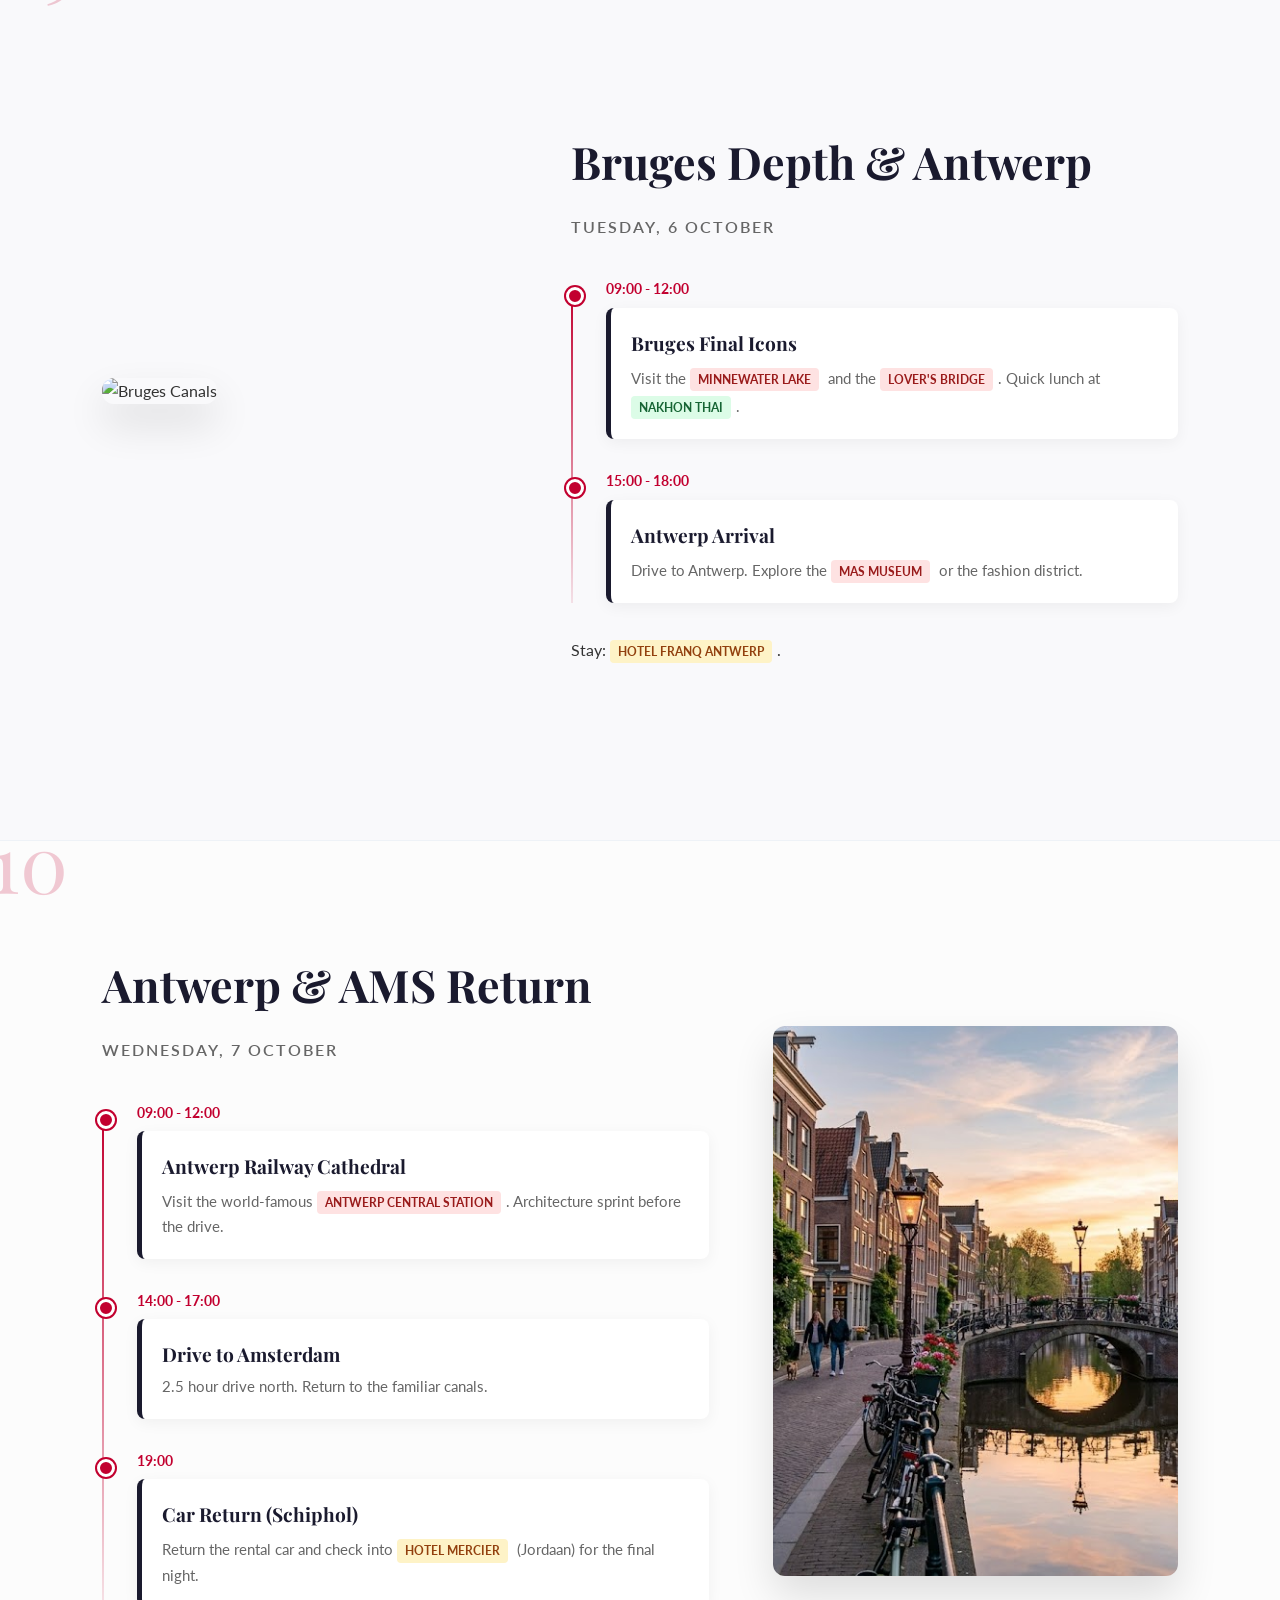
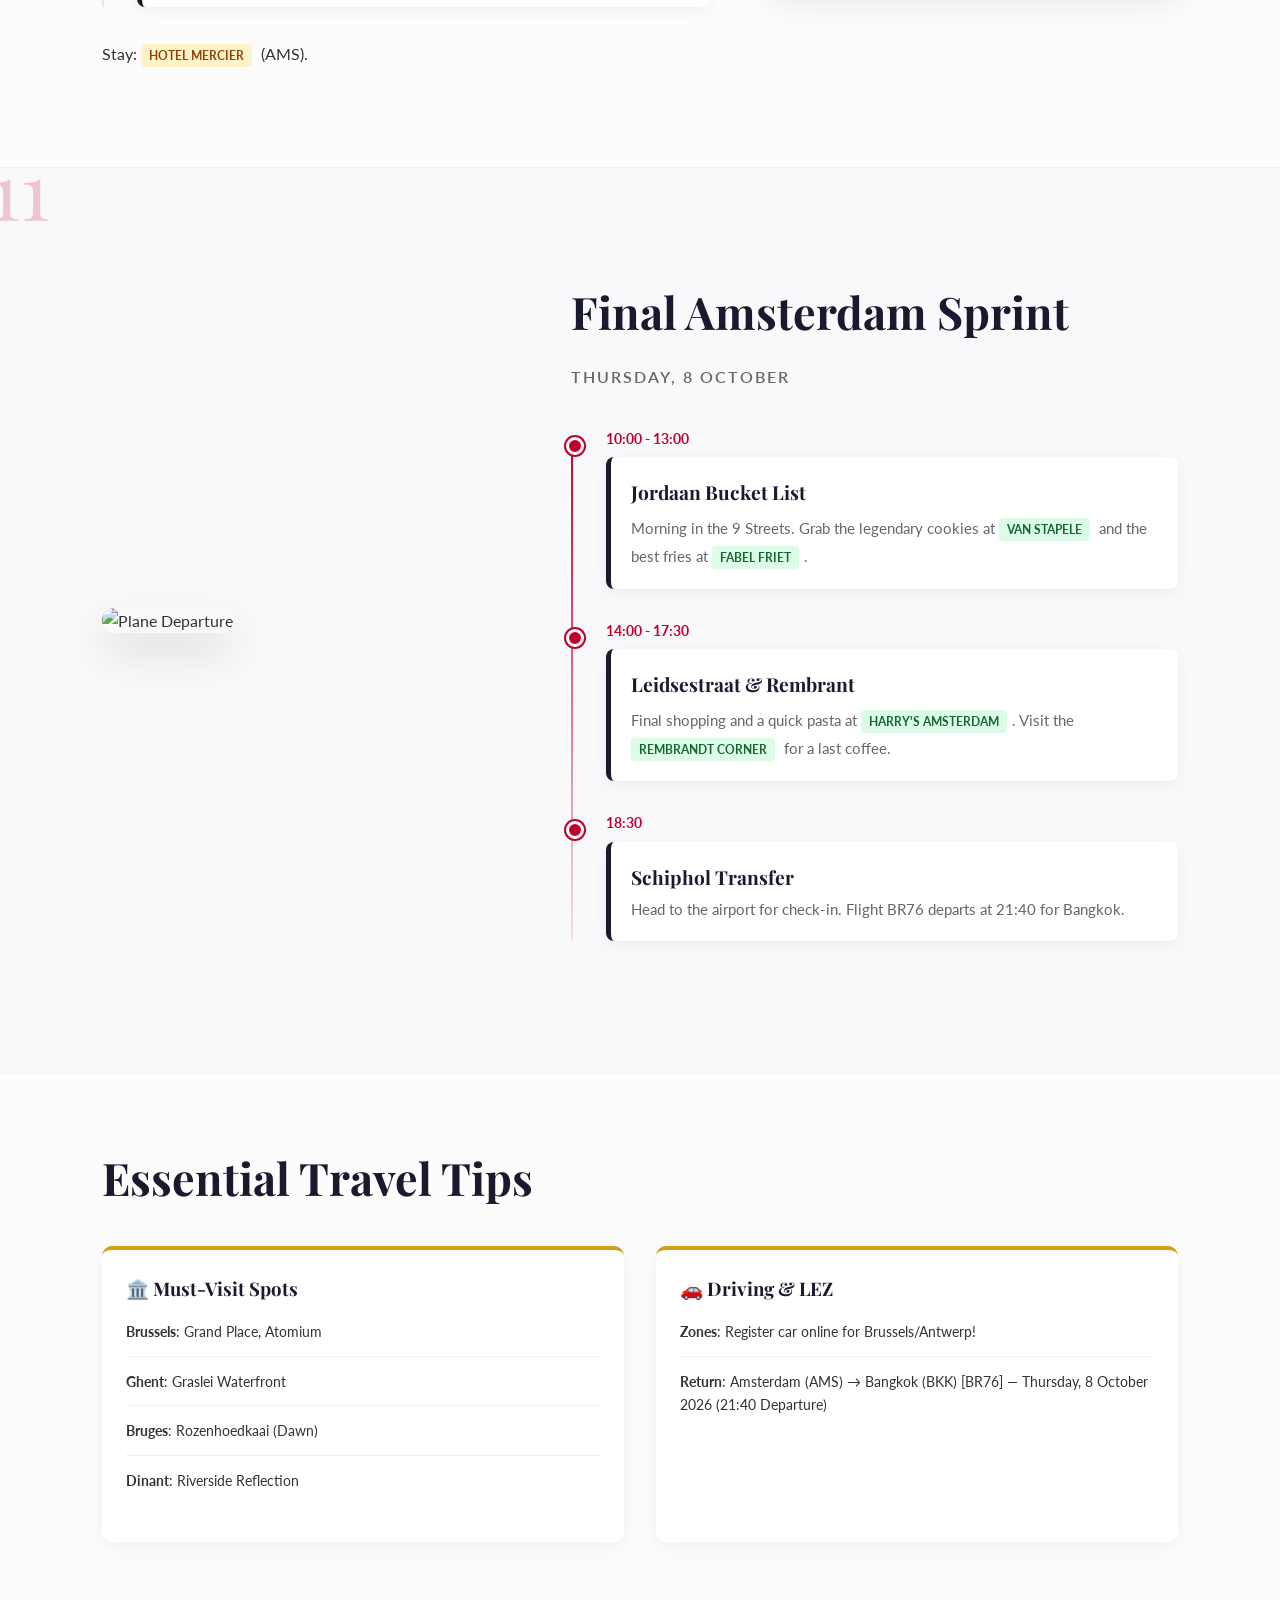
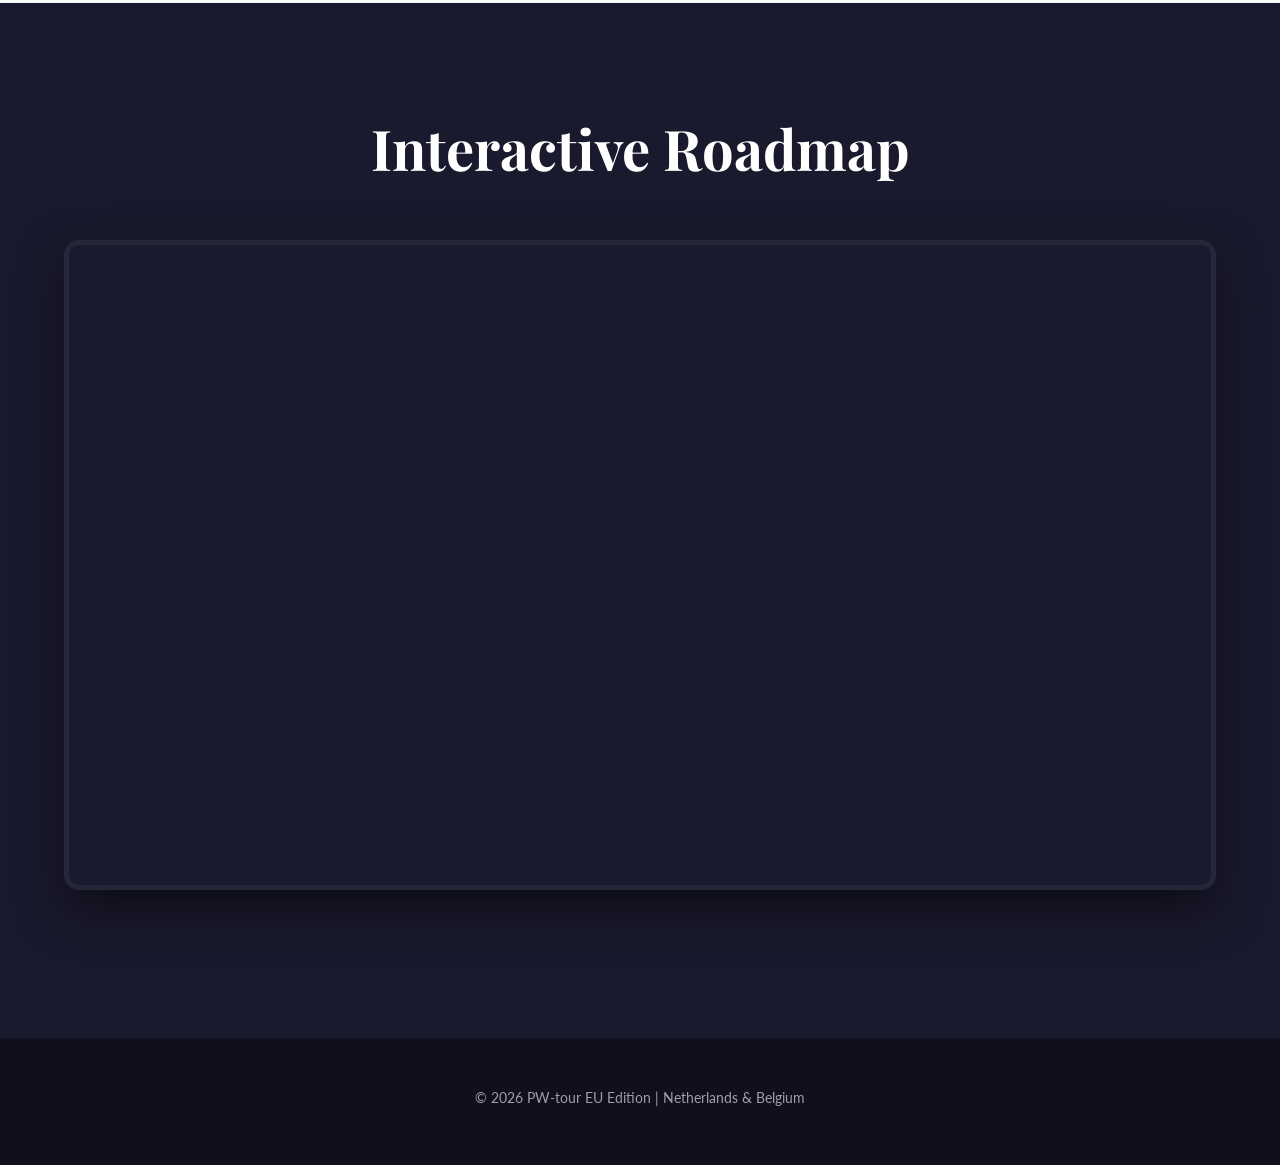
==== commit f9991e4d: "Finalise Netherlands & Belgium Tour itinerary_v4" ====
--- a/index.html
+++ b/index.html
@@ -1,43 +1,521 @@
 <!DOCTYPE html>
-<html lang="en">
+<html lang="en-GB">
 
 <head>
     <meta charset="UTF-8">
     <meta name="viewport" content="width=device-width, initial-scale=1.0">
-    <title>11-Day Amsterdam & Copenhagen Escapade</title>
-    <meta name="description"
-        content="A curated 11-day itinerary through Amsterdam and Copenhagen, blending iconic sights, culinary delights, and charming countryside escapes.">
+    <title>Netherlands & Belgium Tour | 2026 PW-tour EU Edition</title>
+    <meta name="description" content="A premium 11-day self-navigated itinerary through the Netherlands and Belgium.">
+
+    <!-- Leaflet CSS -->
+    <link rel="stylesheet" href="https://unpkg.com/leaflet@1.9.4/dist/leaflet.css" />
+
+    <!-- Google Fonts -->
     <link
-        href="https://fonts.googleapis.com/css2?family=Inter:wght@300;400;500;600;700&family=Playfair+Display:wght@600;700&display=swap"
+        href="https://fonts.googleapis.com/css2?family=Playfair+Display:ital,wght@0,400;0,700;1,400&family=Lato:wght@300;400;700&display=swap"
         rel="stylesheet">
-    <link rel="stylesheet" href="styles.css">
+
+    <link rel="stylesheet" href="styles.css?v=1.1">
 </head>
 
 <body>
-    <header class="hero" id="main-hero">
-        <div class="hero-content">
-            <div class="hero-badge">PW-tour EU edition</div>
-            <h1>Amsterdam & Copenhagen</h1>
-            <p>A curated journey blending iconic sights, culinary delights, and charming countryside escapes.</p>
-        </div>
+    <!-- Navigation -->
+    <nav id="navbar">
+        <ul>
+            <li><a href="#home">Home</a></li>
+            <li><a href="#day0">Day 0</a></li>
+            <li><a href="#day1">Day 1</a></li>
+            <li><a href="#day2">Day 2</a></li>
+            <li><a href="#day3">Day 3</a></li>
+            <li><a href="#day4">Day 4</a></li>
+            <li><a href="#day5">Day 5</a></li>
+            <li><a href="#day6">Day 6</a></li>
+            <li><a href="#day7">Day 7</a></li>
+            <li><a href="#day8">Day 8</a></li>
+            <li><a href="#day9">Day 9</a></li>
+            <li><a href="#day10">Day 10</a></li>
+            <li><a href="#day11">Day 11</a></li>
+            <li><a href="#essentials">Tips</a></li>
+            <li><a href="#map-section">Map</a></li>
+        </ul>
+    </nav>
+
+    <!-- Hero Section -->
+    <section id="home" class="hero">
+        <p>A Curated Journey Through</p>
+        <h1>Netherlands & Belgium</h1>
+        <p>27 September – 9 October 2026</p>
+        <div class="hero-badge">PW-tour EU EDITION</div>
         <div class="hero-overlay"></div>
-    </header>
-
-    <main class="container">
-        <aside class="sidebar">
-            <nav id="day-nav">
-                <!-- Dynamically populated by JS -->
-            </nav>
-        </aside>
-
-        <section class="content-panel" id="content-panel">
-            <div id="day-content">
-                <!-- Dynamically populated by JS -->
-            </div>
-        </section>
-    </main>
-
-    <script src="script.js"></script>
+    </section>
+
+    <!-- Day 0 -->
+    <section id="day0" class="day-section">
+        <div class="day-content">
+            <div class="day-number">00</div>
+            <h2 class="day-title">Departure: Melbourne to Bangkok</h2>
+            <p class="day-date">Sunday, 27 September</p>
+
+            <div class="timeline">
+                <div class="time-slot">
+                    <div class="time">13:30</div>
+                    <div class="activity">
+                        <strong>Flight TG466 departs MEL</strong>
+                        <p>Begin the journey to Europe via Bangkok.</p>
+                    </div>
+                </div>
+                <div class="time-slot">
+                    <div class="time">20:00</div>
+                    <div class="activity">
+                        <strong>Arrival BKK & Transit Stay</strong>
+                        <p>Check into <span class="badge badge-hotel">Port Canary Airport Hotel</span> for a quick rest.</p>
+                    </div>
+                </div>
+            </div>
+        </div>
+        <div class="day-hero-image">
+            <img src="https://images.unsplash.com/photo-1436491865332-7a61a109cc05?ixlib=rb-4.0.3&auto=format&fit=crop&w=1200" alt="Flight Departure">
+        </div>
+    </section>
+
+    <!-- Day 1 -->
+    <section id="day1" class="day-section">
+        <div class="day-content">
+            <div class="day-number">01</div>
+            <h2 class="day-title">Arrival Amsterdam & Jordaan</h2>
+            <p class="day-date">Monday, 28 September</p>
+
+            <div class="timeline">
+                <div class="time-slot">
+                    <div class="time">05:35 - 12:40</div>
+                    <div class="activity">
+                        <strong>Flight TG936 to AMS</strong>
+                        <p>Early departure from BKK. Arrive at Schiphol Airport (AMS) midday.</p>
+                    </div>
+                </div>
+                <div class="time-slot">
+                    <div class="time">14:00</div>
+                    <div class="activity">
+                        <strong>Ruby Emma Check-in</strong>
+                        <p>Taxi to <span class="badge badge-hotel">Ruby Emma Hotel</span> (near Spaklerweg). High-tech modern comfort.</p>
+                    </div>
+                </div>
+                <div class="time-slot">
+                    <div class="time">16:00</div>
+                    <div class="activity">
+                        <strong>Jordaan Pit Stops</strong>
+                        <p>Grab lunch at <span class="badge badge-food">Gifu Ramen Bar</span>. Stock up on water at <span class="badge badge-food">Albert Heijn</span>. Try the snack wall at <span class="badge badge-food">Febo</span>.</p>
+                    </div>
+                </div>
+            </div>
+            <p>Stay: <span class="badge badge-hotel">Ruby Emma Hotel</span> (1)</p>
+        </div>
+        <div class="day-hero-image">
+            <img src="./images/jordaan.jpg" alt="Jordaan Amsterdam">
+        </div>
+    </section>
+
+    <!-- Day 2 -->
+    <section id="day2" class="day-section">
+        <div class="day-content">
+            <div class="day-number">02</div>
+            <h2 class="day-title">Zaandam & Iconic Dutch Charm</h2>
+            <p class="day-date">Tuesday, 29 September</p>
+
+            <div class="timeline">
+                <div class="time-slot">
+                    <div class="time">09:00 - 12:00</div>
+                    <div class="activity">
+                        <strong>Zaandam Morning</strong>
+                        <p>Capture the <span class="badge badge-attraction">Inntel Hotel</span> architecture. Visit the windmills and wooden boot workshops at Zaanse Schans.</p>
+                    </div>
+                </div>
+                <div class="time-slot">
+                    <div class="time">14:00 - 16:30</div>
+                    <div class="activity">
+                        <strong>Damrak & Central Stroll</strong>
+                        <p>Walk the <span class="badge badge-attraction">Damrak</span> "Dancing Houses" and explore Dam Square.</p>
+                    </div>
+                </div>
+            </div>
+            <p>Stay: <span class="badge badge-hotel">Ruby Emma Hotel</span> (2)</p>
+        </div>
+        <div class="day-hero-image">
+            <img src="./images/antwerp-station.png" alt="Zaandam Architecture">
+        </div>
+    </section>
+
+    <!-- Day 3 -->
+    <section id="day3" class="day-section">
+        <div class="day-content">
+            <div class="day-number">03</div>
+            <h2 class="day-title">Museums & Botanical Calm</h2>
+            <p class="day-date">Wednesday, 30 September</p>
+
+            <div class="timeline">
+                <div class="time-slot">
+                    <div class="time">08:30 - 12:30</div>
+                    <div class="activity">
+                        <strong>The Big Two Museums</strong>
+                        <p>Complete visits to the <span class="badge badge-attraction">Van Gogh Museum</span> and <span class="badge badge-attraction">Rijksmuseum</span> before lunch.</p>
+                    </div>
+                </div>
+                <div class="time-slot">
+                    <div class="time">14:30 - 16:30</div>
+                    <div class="activity">
+                        <strong>Hortus Botanicus</strong>
+                        <p>Relax in one of the world's oldest botanical gardens, <span class="badge badge-attraction">Hortus Botanicus</span>.</p>
+                    </div>
+                </div>
+                <div class="time-slot">
+                    <div class="time">20:00</div>
+                    <div class="activity">
+                        <strong>Canal Night Silhouette</strong>
+                        <p>Recommended: Board a shared canal boat at <strong>Damrak</strong> (Lovers/Centraal) for a family-friendly view.</p>
+                    </div>
+                </div>
+            </div>
+            <p>Stay: <span class="badge badge-hotel">Ruby Emma Hotel</span> (3)</p>
+        </div>
+        <div class="day-hero-image">
+            <img src="./images/bloemenmarkt.jpeg" alt="Amsterdam Culture">
+        </div>
+    </section>
+
+    <!-- Day 4 -->
+    <section id="day4" class="day-section">
+        <div class="day-content">
+            <div class="day-number">04</div>
+            <h2 class="day-title">Giethoorn Loop & Utrecht</h2>
+            <p class="day-date">Thursday, 1 October</p>
+
+            <div class="timeline">
+                <div class="time-slot">
+                    <div class="time">08:00</div>
+                    <div class="activity">
+                        <strong>Car Rental Pickup (AMS)</strong>
+                        <p>Pick up your rental car. Drive north to Giethoorn.</p>
+                    </div>
+                </div>
+                <div class="time-slot">
+                    <div class="time">10:30 - 13:00</div>
+                    <div class="activity">
+                        <strong>Giethoorn Exploration</strong>
+                        <p>Park at P1 (Binnenpad). Take a boat route (Yellow/Red). Quick photo snap at <strong>Vollenhove</strong> harbor nearby.</p>
+                    </div>
+                </div>
+                <div class="time-slot">
+                    <div class="time">14:00 - 15:30</div>
+                    <div class="activity">
+                        <strong>Zwolle (Optional)</strong>
+                        <p>Quick photo snap at the medieval <span class="badge badge-attraction">Sassenpoort</span> gate if time allows.</p>
+                    </div>
+                </div>
+                <div class="time-slot">
+                    <div class="time">16:30 - 18:00</div>
+                    <div class="activity">
+                        <strong>Utrecht Pit Stop</strong>
+                        <p>Visit <span class="badge badge-food">Firma Stroop</span> for fresh stroopwafels. Explore the canals of Utrecht.</p>
+                    </div>
+                </div>
+            </div>
+            <p>Stay: <span class="badge badge-hotel">Hotel De Roode Schuur</span> (Nijkerk).</p>
+        </div>
+        <div class="day-hero-image">
+            <img src="./images/giethoorn.jpeg" alt="Giethoorn">
+        </div>
+    </section>
+
+    <!-- Day 5 -->
+    <section id="day5" class="day-section">
+        <div class="day-content">
+            <div class="day-number">05</div>
+            <h2 class="day-title">Rotterdam & night-Brussels</h2>
+            <p class="day-date">Friday, 2 October</p>
+
+            <div class="timeline">
+                <div class="time-slot">
+                    <div class="time">09:00 - 12:00</div>
+                    <div class="activity">
+                        <strong>Rotterdam Markthal</strong>
+                        <p>Architecture sprint at the horseshoe hall. Visit the Cube Houses nearby.</p>
+                    </div>
+                </div>
+                <div class="time-slot">
+                    <div class="time">15:00 - 17:00</div>
+                    <div class="activity">
+                        <strong>Drive to Brussels</strong>
+                        <p>Direct drive south (2 hrs). Check into <span class="badge badge-hotel">Adagio Grand Place</span>.</p>
+                    </div>
+                </div>
+                <div class="time-slot">
+                    <div class="time">19:00 - 21:00</div>
+                    <div class="activity">
+                        <strong>Dinner & Chocolate</strong>
+                        <p>Classic mussels at <span class="badge badge-food">Chez Leon</span> followed by a visit to the historic <span class="badge badge-food">Neuhaus</span> chocolate shop.</p>
+                    </div>
+                </div>
+            </div>
+            <p>Stay: <span class="badge badge-hotel">Adagio Grand Place</span> (Brussels).</p>
+        </div>
+        <div class="day-hero-image">
+            <img src="./images/markthal-rotterdam.jpg" alt="Rotterdam Markthal">
+        </div>
+    </section>
+
+    <!-- Day 6 -->
+    <section id="day6" class="day-section">
+        <div class="day-content">
+            <div class="day-number">06</div>
+            <h2 class="day-title">Brussels Hub (Fast-Paced)</h2>
+            <p class="day-date">Saturday, 3 October</p>
+
+            <div class="timeline">
+                <div class="time-slot">
+                    <div class="time">06:30 - 08:30</div>
+                    <div class="activity">
+                        <strong>Sunrise at Atomium</strong>
+                        <p>Beat the crowds for empty square shots of the iconic spheres.</p>
+                    </div>
+                </div>
+                <div class="time-slot">
+                    <div class="time">10:00 - 12:00</div>
+                    <div class="activity">
+                        <strong>Waffle & Fries Morning</strong>
+                        <p>Enjoy a legendary waffle at <span class="badge badge-food">Maison Dandoy</span> and premium fries at <span class="badge badge-food">Frites Atelier</span>.</p>
+                    </div>
+                </div>
+                <div class="time-slot">
+                    <div class="time">14:00 - 16:00</div>
+                    <div class="activity">
+                        <strong>Brussels Art & History</strong>
+                        <p>Explore the Sablon district or the Royal Palace. Afternoon coffee at <span class="badge badge-food">Frank Cafe</span>.</p>
+                    </div>
+                </div>
+                <div class="time-slot">
+                    <div class="time">19:30 - 21:00</div>
+                    <div class="activity">
+                        <strong>Mont des Arts Night Silhouette</strong>
+                        <p>Capture the stunning city skyline at dusk.</p>
+                    </div>
+                </div>
+            </div>
+            <p>Stay: <span class="badge badge-hotel">Adagio Grand Place</span> (Brussels).</p>
+        </div>
+        <div class="day-hero-image">
+            <img src="./images/brussels-grand-place.png" alt="Brussels Grand Place">
+        </div>
+    </section>
+
+    <!-- Day 7 -->
+    <section id="day7" class="day-section">
+        <div class="day-content">
+            <div class="day-number">07</div>
+            <h2 class="day-title">Scenic Meuse (Namur & Dinant)</h2>
+            <p class="day-date">Sunday, 4 October</p>
+
+            <div class="timeline">
+                <div class="time-slot">
+                    <div class="time">09:00 - 13:00</div>
+                    <div class="activity">
+                        <strong>Namur & Dinant</strong>
+                        <p>Drive to <span class="badge badge-attraction">Namur Citadel</span>. Continue to Dinant for the iconic river reflection shot.</p>
+                    </div>
+                </div>
+                <div class="time-slot">
+                    <div class="time">20:00 - 21:00</div>
+                    <div class="activity">
+                        <strong>Dinant Night Illumination</strong>
+                        <p>The Citadel and church reflected in the Meuse. Breathtaking at night.</p>
+                    </div>
+                </div>
+            </div>
+            <p>Stay: <span class="badge badge-hotel">Château de Namur</span>. Countryside charm with estate views.</p>
+        </div>
+        <div class="day-hero-image">
+            <img src="./images/dinant.png" alt="Dinant Belgium">
+        </div>
+    </section>
+
+    <!-- Day 8 -->
+    <section id="day8" class="day-section">
+        <div class="day-content">
+            <div class="day-number">08</div>
+            <h2 class="day-title">Ghent & night-Bruges</h2>
+            <p class="day-date">Monday, 5 October</p>
+
+            <div class="timeline">
+                <div class="time-slot">
+                    <div class="time">08:00 - 12:00</div>
+                    <div class="activity">
+                        <strong>Ghent Morning Walk</strong>
+                        <p>Morning coffee at <span class="badge badge-food">Le Pain Quotidien</span>. Walk the <span class="badge badge-attraction">Graslei</span> and visit <span class="badge badge-food">Choccoladebar Mayana</span>.</p>
+                    </div>
+                </div>
+                <div class="time-slot">
+                    <div class="time">15:00 - 17:00</div>
+                    <div class="activity">
+                        <strong>Bruges Arrival</strong>
+                        <p>Afternoon in Bruges. Must try hot chocolate at <span class="badge badge-food">The Old Chocolate House</span> and brunch at <span class="badge badge-food">Boho Brunch</span>.</p>
+                    </div>
+                </div>
+                <div class="time-slot">
+                    <div class="time">20:30 - 22:00</div>
+                    <div class="activity">
+                        <strong>Bruges Night Fairytale</strong>
+                        <p>Rozenhoedkaai (Rosary Quay) illuminated. Pure magic.</p>
+                    </div>
+                </div>
+            </div>
+            <p>Stay: <span class="badge badge-hotel">Grand Hotel Casselbergh Bruges</span>.</p>
+        </div>
+        <div class="day-hero-image">
+            <img src="./images/ghent-graslei.png" alt="Ghent Graslei">
+        </div>
+    </section>
+
+    <!-- Day 9 -->
+    <section id="day9" class="day-section">
+        <div class="day-content">
+            <div class="day-number">09</div>
+            <h2 class="day-title">Bruges Depth & Antwerp</h2>
+            <p class="day-date">Tuesday, 6 October</p>
+
+            <div class="timeline">
+                <div class="time-slot">
+                    <div class="time">09:00 - 12:00</div>
+                    <div class="activity">
+                        <strong>Bruges Final Icons</strong>
+                        <p>Visit the <span class="badge badge-attraction">Minnewater Lake</span> and the <span class="badge badge-attraction">Lover's Bridge</span>. Quick lunch at <span class="badge badge-food">Nakhon Thai</span>.</p>
+                    </div>
+                </div>
+                <div class="time-slot">
+                    <div class="time">15:00 - 18:00</div>
+                    <div class="activity">
+                        <strong>Antwerp Arrival</strong>
+                        <p>Drive to Antwerp. Explore the <span class="badge badge-attraction">MAS Museum</span> or the fashion district.</p>
+                    </div>
+                </div>
+            </div>
+            <p>Stay: <span class="badge badge-hotel">Hotel Franq Antwerp</span>.</p>
+        </div>
+        <div class="day-hero-image">
+            <img src="./images/bruges-canals.png" alt="Bruges Canals">
+        </div>
+    </section>
+
+    <!-- Day 10 -->
+    <section id="day10" class="day-section">
+        <div class="day-content">
+            <div class="day-number">10</div>
+            <h2 class="day-title">Antwerp & AMS Return</h2>
+            <p class="day-date">Wednesday, 7 October</p>
+
+            <div class="timeline">
+                <div class="time-slot">
+                    <div class="time">09:00 - 12:00</div>
+                    <div class="activity">
+                        <strong>Antwerp Railway Cathedral</strong>
+                        <p>Visit the world-famous <span class="badge badge-attraction">Antwerp Central Station</span>. Architecture sprint before the drive.</p>
+                    </div>
+                </div>
+                <div class="time-slot">
+                    <div class="time">14:00 - 17:00</div>
+                    <div class="activity">
+                        <strong>Drive to Amsterdam</strong>
+                        <p>2.5 hour drive north. Return to the familiar canals.</p>
+                    </div>
+                </div>
+                <div class="time-slot">
+                    <div class="time">19:00</div>
+                    <div class="activity">
+                        <strong>Car Return (Schiphol)</strong>
+                        <p>Return the rental car and check into <span class="badge badge-hotel">Hotel Mercier</span> (Jordaan) for the final night.</p>
+                    </div>
+                </div>
+            </div>
+            <p>Stay: <span class="badge badge-hotel">Hotel Mercier</span> (AMS).</p>
+        </div>
+        <div class="day-hero-image">
+            <img src="./images/jordaan.jpg" alt="Amsterdam Return">
+        </div>
+    </section>
+
+    <!-- Day 11 -->
+    <section id="day11" class="day-section">
+        <div class="day-content">
+            <div class="day-number">11</div>
+            <h2 class="day-title">Final Amsterdam Sprint</h2>
+            <p class="day-date">Thursday, 8 October</p>
+
+            <div class="timeline">
+                <div class="time-slot">
+                    <div class="time">10:00 - 13:00</div>
+                    <div class="activity">
+                        <strong>Jordaan Bucket List</strong>
+                        <p>Morning in the 9 Streets. Grab the legendary cookies at <span class="badge badge-food">Van Stapele</span> and the best fries at <span class="badge badge-food">Fabel Friet</span>.</p>
+                    </div>
+                </div>
+                <div class="time-slot">
+                    <div class="time">14:00 - 17:30</div>
+                    <div class="activity">
+                        <strong>Leidsestraat & Rembrant</strong>
+                        <p>Final shopping and a quick pasta at <span class="badge badge-food">Harry's Amsterdam</span>. Visit the <span class="badge badge-food">Rembrandt Corner</span> for a last coffee.</p>
+                    </div>
+                </div>
+                <div class="time-slot">
+                    <div class="time">18:30</div>
+                    <div class="activity">
+                        <strong>Schiphol Transfer</strong>
+                        <p>Head to the airport for check-in. Flight BR76 departs at 21:40 for Bangkok.</p>
+                    </div>
+                </div>
+            </div>
+        </div>
+        <div class="day-hero-image">
+            <img src="https://images.unsplash.com/photo-1436491865332-7a61a109cc05?ixlib=rb-4.0.3&auto=format&fit=crop&w=1200" alt="Plane Departure">
+        </div>
+    </section>
+
+    <!-- Essentials Section -->
+    <section id="essentials" class="day-section" style="min-height: auto; padding-top: 60px; padding-bottom: 60px;">
+        <div class="day-content" style="max-width: 100%;">
+            <h2 class="day-title">Essential Travel Tips</h2>
+            <div class="info-grid">
+                <div class="info-card">
+                    <h3>🏛️ Must-Visit Spots</h3>
+                    <ul class="info-list">
+                        <li><strong>Brussels</strong>: Grand Place, Atomium</li>
+                        <li><strong>Ghent</strong>: Graslei Waterfront</li>
+                        <li><strong>Bruges</strong>: Rozenhoedkaai (Dawn)</li>
+                        <li><strong>Dinant</strong>: Riverside Reflection</li>
+                    </ul>
+                </div>
+                <div class="info-card">
+                    <h3>🚗 Driving & LEZ</h3>
+                    <ul class="info-list">
+                        <li><strong>Zones</strong>: Register car online for Brussels/Antwerp!</li>
+                        <li><strong>Return</strong>: Amsterdam (AMS) → Bangkok (BKK) [BR76] — Thursday, 8 October 2026 (21:40 Departure)</li>
+                    </ul>
+                </div>
+            </div>
+        </div>
+    </section>
+
+    <!-- Interactive Map Section -->
+    <section id="map-section" class="map-section">
+        <h2>Interactive Roadmap</h2>
+        <div id="map"></div>
+    </section>
+
+    <!-- Footer -->
+    <footer>
+        <p>&copy; 2026 PW-tour EU Edition | Netherlands & Belgium</p>
+    </footer>
+
+    <!-- Leaflet JS -->
+    <script src="https://unpkg.com/leaflet@1.9.4/dist/leaflet.js"></script>
+    <!-- Main Script -->
+    <script src="script.js?v=1.1"></script>
 </body>
-
 </html>
--- a/styles.css
+++ b/styles.css
@@ -1,514 +1,450 @@
-:root {
-    --bg-color: #f8fafc;
-    --text-main: #0f172a;
-    --text-muted: #64748b;
-    --primary: #2563eb;
-    --primary-hover: #1d4ed8;
-    --accent: #f59e0b;
-    --surface: #ffffff;
-    --border: #e2e8f0;
-
-    --tag-transport: #e0f2fe;
-    --tag-transport-text: #0369a1;
-    --tag-food: #fef3c7;
-    --tag-food-text: #b45309;
-    --tag-attraction: #fce7f3;
-    --tag-attraction-text: #be185d;
-    --tag-hotel: #f3f4f6;
-    --tag-hotel-text: #374151;
-
-    --font-heading: 'Playfair Display', serif;
-    --font-body: 'Inter', sans-serif;
-
-    --shadow-sm: 0 1px 2px 0 rgb(0 0 0 / 0.05);
-    --shadow-md: 0 4px 6px -1px rgb(0 0 0 / 0.1), 0 2px 4px -2px rgb(0 0 0 / 0.1);
-    --shadow-lg: 0 10px 15px -3px rgb(0 0 0 / 0.1), 0 4px 6px -4px rgb(0 0 0 / 0.1);
-
-    --radius: 12px;
-}
-
-* {
-    margin: 0;
-    padding: 0;
-    box-sizing: border-box;
-}
-
-body {
-    font-family: var(--font-body);
-    background-color: var(--bg-color);
-    color: var(--text-main);
-    line-height: 1.6;
-}
-
-/* Hero Section */
-.hero {
-    position: relative;
-    height: 450px;
-    background-image: url('https://images.unsplash.com/photo-1512470876302-972faa2aa9a4?ixlib=rb-4.0.3&auto=format&fit=crop&w=2000&q=80');
-    background-size: cover;
-    background-position: center;
-    display: flex;
-    align-items: center;
-    justify-content: center;
-    text-align: center;
-    color: white;
-    padding: 2rem;
-    transition: background-image 0.5s ease;
-}
-
-.hero-overlay {
-    position: absolute;
-    top: 0;
-    left: 0;
-    right: 0;
-    bottom: 0;
-    background: linear-gradient(to bottom, rgba(15, 23, 42, 0.4), rgba(15, 23, 42, 0.8));
-    z-index: 1;
-}
-
-.hero-content {
-    position: relative;
-    z-index: 2;
-    max-width: 800px;
-    animation: slideDown 0.8s ease-out;
-}
-
-.hero-badge {
-    display: inline-block;
-    background: rgba(255, 255, 255, 0.15);
-    backdrop-filter: blur(8px);
-    padding: 0.5rem 1rem;
-    border-radius: 9999px;
-    font-size: 0.875rem;
-    font-weight: 600;
-    letter-spacing: 1px;
-    text-transform: uppercase;
-    margin-bottom: 1.5rem;
-    border: 1px solid rgba(255, 255, 255, 0.3);
-}
-
-.hero h1 {
-    font-family: var(--font-heading);
-    font-size: 4.5rem;
-    line-height: 1.1;
-    margin-bottom: 1rem;
-    text-shadow: 0 4px 6px rgba(0, 0, 0, 0.3);
-}
-
-.hero p {
-    font-size: 1.25rem;
-    opacity: 0.9;
-    font-weight: 300;
-}
-
-html {
-    scroll-behavior: smooth;
-}
-
-/* Layout */
-.container {
-    max-width: 1200px;
-    margin: -60px auto 60px;
-    display: grid;
-    grid-template-columns: 240px 1fr;
-    gap: 2rem;
-    padding: 0 1.5rem;
-    position: relative;
-    z-index: 10;
-    align-items: start;
-}
-
-/* Sidebar */
-.sidebar {
-    background: var(--surface);
-    border-radius: var(--radius);
-    padding: 1rem;
-    box-shadow: var(--shadow-lg);
-    position: sticky;
-    top: 2rem;
-    max-height: calc(100vh - 4rem);
-    overflow-y: auto;
-}
-
-.sidebar h3 {
-    margin-bottom: 1rem;
-    color: var(--text-main);
-    font-size: 1.125rem;
-    padding-left: 0.5rem;
-}
-
-#day-nav {
-    display: flex;
-    flex-direction: column;
-    gap: 0.5rem;
-}
-
-.day-btn {
-    background: transparent;
-    border: none;
-    text-align: left;
-    padding: 0.75rem 1rem;
-    border-radius: 8px;
-    cursor: pointer;
-    font-size: 0.95rem;
-    color: var(--text-muted);
-    font-weight: 500;
-    transition: all 0.2s ease;
-    display: flex;
-    justify-content: space-between;
-    align-items: center;
-    font-family: var(--font-body);
-}
-
-.day-btn:hover {
-    background: var(--bg-color);
-    color: var(--text-main);
-    transform: translateX(4px);
-}
-
-.day-btn.active {
-    background: var(--primary);
-    color: white;
-    box-shadow: var(--shadow-sm);
-    transform: translateX(4px);
-}
-
-.day-btn .date-label {
-    font-size: 0.85rem;
-    font-weight: 400;
-    opacity: 0.8;
-}
-
-/* Main Content */
-.content-panel {
-    background: var(--surface);
-    border-radius: var(--radius);
-    box-shadow: var(--shadow-lg);
-    min-height: 600px;
-}
-
-.welcome-state {
-    padding: 4rem;
-    text-align: center;
-    color: var(--text-muted);
-}
-
-.welcome-state h2 {
-    color: var(--text-main);
-    font-family: var(--font-heading);
-    margin-bottom: 1rem;
-    font-size: 2rem;
-}
-
-/* Day specific content */
-.day-section {
-    border-bottom: 2px dashed var(--border);
-    margin-bottom: 2rem;
-    background: var(--surface);
-    border-radius: var(--radius);
-    overflow: hidden;
-}
-
-.day-section:last-child {
-    border-bottom: none;
-    margin-bottom: 0;
-}
-
-.day-header {
-    padding: 3rem 3rem 2rem;
-    border-bottom: 1px solid var(--border);
-    position: relative;
-    z-index: 1;
-}
-
-.day-header h2 {
-    font-family: var(--font-heading);
-    font-size: 2.75rem;
-    color: var(--text-main);
-    margin-bottom: 0.75rem;
-    line-height: 1.2;
-}
-
-.day-header p {
-    color: var(--text-muted);
-    font-size: 1.125rem;
-}
-
-.day-body {
-    padding: 3rem;
-    display: flex;
-    flex-direction: column;
-    gap: 4rem;
-}
-
-/* Itinerary Blocks */
-.itinerary-item {
-    display: grid;
-    grid-template-columns: 1fr 1fr;
-    gap: 3rem;
-    align-items: center;
-}
-
-.itinerary-item:nth-child(even) {
-    direction: rtl;
-}
-
-.itinerary-item:nth-child(even)>* {
-    direction: ltr;
-}
-
-.itinerary-text {
-    display: flex;
-    flex-direction: column;
-    gap: 1rem;
-}
-
-.itinerary-text h3 {
-    font-size: 1.75rem;
-    color: var(--text-main);
-    font-weight: 700;
-    font-family: var(--font-heading);
-}
-
-.itinerary-text p {
-    color: var(--text-muted);
-    font-size: 1.05rem;
-}
-
-.tag-cloud {
-    display: flex;
-    flex-wrap: wrap;
-    gap: 0.5rem;
-    margin-bottom: 0.5rem;
-}
-
-.tag {
-    padding: 0.35rem 0.85rem;
-    border-radius: 999px;
-    font-size: 0.75rem;
-    font-weight: 600;
-    text-transform: uppercase;
-    letter-spacing: 0.5px;
-}
-
-.tag.transport {
-    background: var(--tag-transport);
-    color: var(--tag-transport-text);
-}
-
-.tag.food {
-    background: var(--tag-food);
-    color: var(--tag-food-text);
-}
-
-.tag.attraction {
-    background: var(--tag-attraction);
-    color: var(--tag-attraction-text);
-}
-
-.tag.hotel {
-    background: var(--tag-hotel);
-    color: var(--tag-hotel-text);
-}
-
-.img-wrapper {
-    overflow: hidden;
-    border-radius: var(--radius);
-    box-shadow: var(--shadow-lg);
-    height: 320px;
-    background-color: #cbd5e1;
-    /* Placeholder backgrouund */
-    display: flex;
-    justify-content: center;
-    align-items: center;
-    position: relative;
-}
-
-.img-wrapper::after {
-    content: "Image Placeholder";
-    color: #64748b;
-    position: absolute;
-    font-weight: 500;
-    font-size: 1.125rem;
-    z-index: 1;
-}
-
-.itinerary-img {
-    width: 100%;
-    height: 100%;
-    object-fit: cover;
-    transition: transform 0.6s cubic-bezier(0.165, 0.84, 0.44, 1);
-    position: relative;
-    z-index: 2;
-}
-
-.img-wrapper:hover .itinerary-img {
-    transform: scale(1.05);
-}
-
-.route-box {
-    background: var(--bg-color);
-    padding: 1.5rem;
-    border-radius: var(--radius);
-    border-left: 5px solid var(--primary);
-    margin-top: 1rem;
-    font-size: 0.95rem;
-}
-
-.route-box h4 {
-    margin-bottom: 0.5rem;
-    color: var(--text-main);
-    font-size: 1rem;
-    display: flex;
-    align-items: center;
-    gap: 0.5rem;
-}
-
-.route-box-text {
-    color: var(--text-muted);
-}
-
-/* Animations */
-@keyframes slideDown {
-    from {
-        opacity: 0;
-        transform: translateY(-30px);
-    }
-
-    to {
-        opacity: 1;
-        transform: translateY(0);
-    }
-}
-
-@keyframes fadeIn {
-    from {
-        opacity: 0;
-        transform: translateY(15px);
-    }
-
-    to {
-        opacity: 1;
-        transform: translateY(0);
-    }
-}
-
-.fade-in {
-    animation: fadeIn 0.5s ease-out forwards;
-}
-
-/* Responsive */
-@media (max-width: 960px) {
-    .container {
-        grid-template-columns: 1fr;
-        margin-top: -30px;
-    }
-
-    .sidebar {
-        position: static;
-        margin-bottom: 1rem;
-    }
-
-    .itinerary-item,
-    .itinerary-item:nth-child(even) {
-        grid-template-columns: 1fr;
-        direction: ltr;
-    }
-
-    .hero h1 {
-        font-size: 3rem;
-    }
-
-    .day-body {
-        gap: 3rem;
-        padding: 2rem;
-    }
-
-    .day-header {
-        padding: 2rem;
-    }
-}
-
-/* Guide Section Styles */
-.guide-container {
-    padding: 1rem 0;
-    display: grid;
-    grid-template-columns: repeat(auto-fit, minmax(300px, 1fr));
-    gap: 2.5rem;
-}
-
-.guide-category {
-    background: #fff;
-    border-radius: var(--radius);
-    padding: 1.5rem;
-    box-shadow: var(--shadow-sm);
-    border: 1px solid var(--border);
-    transition: transform 0.3s ease;
-}
-
-.guide-category:hover {
-    transform: translateY(-5px);
-    box-shadow: var(--shadow-md);
-}
-
-.guide-category h3 {
-    font-family: var(--font-heading);
-    color: var(--primary);
-    font-size: 1.5rem;
-    margin-bottom: 1.25rem;
-    padding-bottom: 0.75rem;
-    border-bottom: 2px solid var(--bg-color);
-    display: flex;
-    align-items: center;
-    gap: 0.75rem;
-}
-
-.guide-list {
-    list-style: none;
-    display: flex;
-    flex-direction: column;
-    gap: 0.85rem;
-}
-
-.guide-item {
-    display: flex;
-    flex-direction: column;
-    gap: 0.25rem;
-    padding: 0.5rem;
-    border-radius: 6px;
-    transition: background 0.2s ease;
-}
-
-.guide-item:hover {
-    background: var(--bg-color);
-}
-
-.guide-item-title {
-    font-weight: 600;
-    color: var(--text-main);
-    display: flex;
-    align-items: center;
-    justify-content: space-between;
-}
-
-.guide-item-desc {
-    font-size: 0.875rem;
-    color: var(--text-muted);
-    font-style: italic;
-}
-
-.must-visit-badge {
-    background: var(--accent);
-    color: white;
-    font-size: 0.65rem;
-    font-weight: 800;
-    padding: 2px 6px;
-    border-radius: 4px;
-    text-transform: uppercase;
-    letter-spacing: 0.5px;
-    box-shadow: 0 2px 4px rgba(245, 158, 11, 0.3);
-}
-
-.category-icon {
-    font-size: 1.25rem;
-}+:root {
+    --primary-color: #1a1a2e; /* Dark Navy */
+    --accent-color: #c2002f;  /* Belgian Red */
+    --gold-color: #d4a017;    /* Belgian Gold */
+    --bg-color: #fcfcfc;
+    --text-color: #333;
+    --text-muted: #666;
+    --surface: #ffffff;
+    --border: #eef2f7;
+    
+    --font-heading: 'Playfair Display', serif;
+    --font-body: 'Lato', sans-serif;
+}
+
+* {
+    margin: 0;
+    padding: 0;
+    box-sizing: border-box;
+}
+
+body {
+    font-family: var(--font-body);
+    background-color: var(--bg-color);
+    color: var(--text-color);
+    line-height: 1.6;
+    overflow-x: hidden;
+}
+
+/* Smooth scrolling */
+html {
+    scroll-behavior: smooth;
+}
+
+/* Navigation */
+nav {
+    position: fixed;
+    top: 0;
+    width: 100%;
+    background: rgba(26, 26, 46, 0.95); /* matching primary */
+    backdrop-filter: blur(10px);
+    z-index: 1000;
+    padding: 0.8rem 2rem;
+    box-shadow: 0 2px 10px rgba(0, 0, 0, 0.2);
+}
+
+nav ul {
+    list-style: none;
+    display: flex;
+    justify-content: center;
+    gap: 1.5rem;
+    flex-wrap: wrap;
+}
+
+nav a {
+    color: white;
+    text-decoration: none;
+    font-weight: 500;
+    font-size: 0.9rem;
+    text-transform: uppercase;
+    letter-spacing: 1px;
+    transition: all 0.3s;
+}
+
+nav a:hover, nav a.active {
+    color: var(--gold-color);
+}
+
+/* Hero Section */
+.hero {
+    height: 100vh;
+    background-image: url('./images/hero-bg.png');
+    background-size: cover;
+    background-position: center;
+    background-attachment: fixed;
+    display: flex;
+    flex-direction: column;
+    justify-content: center;
+    align-items: center;
+    text-align: center;
+    color: white;
+    position: relative;
+    z-index: 1;
+}
+
+.hero-overlay {
+    position: absolute;
+    top: 0;
+    left: 0;
+    width: 100%;
+    height: 100%;
+    background: linear-gradient(rgba(26, 26, 46, 0.4), rgba(26, 26, 46, 0.7));
+    z-index: -1;
+}
+
+.hero h1 {
+    font-family: var(--font-heading);
+    font-size: 5rem;
+    margin-bottom: 0.5rem;
+    text-shadow: 2px 2px 15px rgba(0, 0, 0, 0.5);
+    animation: fadeInDown 1s ease-out;
+}
+
+.hero p {
+    font-size: 1.2rem;
+    letter-spacing: 4px;
+    text-transform: uppercase;
+    font-weight: 300;
+    animation: fadeInUp 1s ease-out 0.5s both;
+}
+
+.hero-badge {
+    margin-top: 1.5rem;
+    font-size: 0.8rem;
+    opacity: 0.8;
+    background: rgba(255,255,255,0.1);
+    padding: 4px 12px;
+    border-radius: 4px;
+    border: 1px solid rgba(255,255,255,0.2);
+}
+
+/* Day Sections */
+.day-section {
+    min-height: 100vh;
+    padding: 100px 8%;
+    display: flex;
+    align-items: center;
+    gap: 4rem;
+    position: relative;
+    border-bottom: 1px solid var(--border);
+}
+
+.day-section:nth-child(even) {
+    background: #f9f9fb;
+    flex-direction: row-reverse;
+}
+
+.day-content {
+    flex: 1.2;
+    max-width: 700px;
+}
+
+.day-hero-image {
+    flex: 0.8;
+    min-width: 400px;
+    position: relative;
+}
+
+.day-hero-image img {
+    width: 100%;
+    height: 550px;
+    object-fit: cover;
+    border-radius: 12px;
+    box-shadow: 0 20px 40px rgba(0, 0, 0, 0.12);
+    transition: transform 0.5s ease;
+}
+
+.day-hero-image:hover img {
+    transform: scale(1.02);
+}
+
+.day-number {
+    font-family: var(--font-heading);
+    font-size: 5rem;
+    color: var(--accent-color);
+    line-height: 1;
+    opacity: 0.2;
+    position: absolute;
+    top: -20px;
+    left: -10px;
+    z-index: 0;
+}
+
+.day-title {
+    font-family: var(--font-heading);
+    font-size: 2.8rem;
+    margin: 0.5rem 0 1rem;
+    color: var(--primary-color);
+    position: relative;
+    z-index: 1;
+}
+
+.day-date {
+    color: var(--text-muted);
+    font-size: 1rem;
+    margin-bottom: 2.5rem;
+    text-transform: uppercase;
+    letter-spacing: 2px;
+    font-weight: 600;
+}
+
+/* Timeline */
+.timeline {
+    position: relative;
+    padding-left: 35px;
+}
+
+.timeline::before {
+    content: '';
+    position: absolute;
+    left: 0;
+    top: 10px;
+    bottom: 0;
+    width: 2px;
+    background: linear-gradient(to bottom, var(--accent-color), rgba(194, 0, 47, 0.1));
+}
+
+.time-slot {
+    position: relative;
+    margin-bottom: 2rem;
+}
+
+.time-slot::before {
+    content: '';
+    position: absolute;
+    left: -40px;
+    top: 8px;
+    width: 12px;
+    height: 12px;
+    background: var(--accent-color);
+    border-radius: 50%;
+    border: 3px solid white;
+    box-shadow: 0 0 0 2px var(--accent-color);
+    z-index: 2;
+}
+
+.time {
+    font-weight: 700;
+    color: var(--accent-color);
+    font-size: 0.85rem;
+    margin-bottom: 0.4rem;
+    display: block;
+}
+
+.activity {
+    background: white;
+    padding: 1.25rem;
+    border-radius: 8px;
+    border-left: 5px solid var(--primary-color);
+    box-shadow: 0 4px 15px rgba(0, 0, 0, 0.05);
+    transition: transform 0.3s ease;
+}
+
+.activity:hover {
+    transform: translateX(5px);
+}
+
+.activity strong {
+    color: var(--primary-color);
+    font-family: var(--font-heading);
+    font-size: 1.2rem;
+    display: block;
+    margin-bottom: 0.3rem;
+}
+
+.activity p {
+    font-size: 0.95rem;
+    color: var(--text-muted);
+}
+
+/* Badges */
+.badge {
+    display: inline-block;
+    padding: 2px 8px;
+    border-radius: 4px;
+    font-size: 0.75rem;
+    font-weight: 700;
+    text-transform: uppercase;
+    margin-right: 5px;
+    margin-top: 5px;
+}
+
+.badge-attraction { background: #fee2e2; color: #991b1b; } /* Red */
+.badge-food { background: #dcfce7; color: #166534; }       /* Green */
+.badge-transport { background: #e0f2fe; color: #075985; }  /* Blue */
+.badge-hotel { background: #fef3c7; color: #92400e; }      /* Gold */
+
+/* Guide / Info Section */
+.info-grid {
+    display: grid;
+    grid-template-columns: repeat(auto-fit, minmax(280px, 1fr));
+    gap: 2rem;
+    margin-top: 2rem;
+}
+
+.info-card {
+    background: white;
+    padding: 1.5rem;
+    border-radius: 10px;
+    box-shadow: 0 5px 20px rgba(0,0,0,0.05);
+    border-top: 4px solid var(--gold-color);
+}
+
+.info-card h3 {
+    font-family: var(--font-heading);
+    margin-bottom: 1rem;
+    color: var(--primary-color);
+    display: flex;
+    align-items: center;
+    gap: 0.5rem;
+}
+
+.info-list {
+    list-style: none;
+}
+
+.info-list li {
+    font-size: 0.9rem;
+    margin-bottom: 0.8rem;
+    padding-bottom: 0.8rem;
+    border-bottom: 1px solid #f0f0f0;
+}
+
+.info-list li:last-child {
+    border-bottom: none;
+}
+
+.info-list strong {
+    color: var(--text-color);
+}
+
+.must-visit {
+    color: var(--accent-color);
+    font-weight: bold;
+    font-size: 0.7rem;
+    text-transform: uppercase;
+    margin-left: 5px;
+}
+
+/* Map Section */
+.map-section {
+    padding: 100px 5%;
+    background: #1a1a2e;
+    color: white;
+    text-align: center;
+}
+
+.map-section h2 {
+    font-family: var(--font-heading);
+    font-size: 3.5rem;
+    margin-bottom: 1rem;
+}
+
+#map {
+    height: 650px;
+    width: 100%;
+    max-width: 1400px;
+    margin: 3rem auto;
+    border-radius: 15px;
+    box-shadow: 0 20px 50px rgba(0, 0, 0, 0.5);
+    border: 5px solid rgba(255,255,255,0.05);
+}
+
+.map-filters {
+    margin: 2rem 0;
+    display: flex;
+    justify-content: center;
+    gap: 1rem;
+    flex-wrap: wrap;
+}
+
+.filter-btn {
+    padding: 0.8rem 1.8rem;
+    background: rgba(255, 255, 255, 0.08);
+    border: 1px solid rgba(255, 255, 255, 0.2);
+    color: white;
+    border-radius: 30px;
+    cursor: pointer;
+    transition: all 0.3s;
+    font-weight: 600;
+    font-size: 0.9rem;
+}
+
+.filter-btn:hover,
+.filter-btn.active {
+    background: var(--gold-color);
+    border-color: var(--gold-color);
+    transform: translateY(-2px);
+    box-shadow: 0 5px 15px rgba(212, 160, 23, 0.3);
+}
+
+/* Footer */
+footer {
+    background: #0f0f1d;
+    color: rgba(255,255,255,0.6);
+    text-align: center;
+    padding: 3rem;
+    font-size: 0.9rem;
+}
+
+footer p {
+    margin-bottom: 0.5rem;
+}
+
+/* Animations */
+@keyframes fadeInDown {
+    from { opacity: 0; transform: translateY(-30px); }
+    to { opacity: 1; transform: translateY(0); }
+}
+
+@keyframes fadeInUp {
+    from { opacity: 0; transform: translateY(30px); }
+    to { opacity: 1; transform: translateY(0); }
+}
+
+/* Responsive Design */
+@media (max-width: 1024px) {
+    .day-section {
+        flex-direction: column !important;
+        padding: 80px 5%;
+        text-align: center;
+    }
+
+    .timeline {
+        padding-left: 0;
+        text-align: left;
+    }
+
+    .timeline::before {
+        display: none;
+    }
+
+    .time-slot::before {
+        display: none;
+    }
+
+    .day-hero-image {
+        min-width: 100%;
+    }
+
+    .day-hero-image img {
+        height: 400px;
+    }
+
+    .day-title {
+        font-size: 2.2rem;
+    }
+
+    .hero h1 {
+        font-size: 3.5rem;
+    }
+}
+
+@media (max-width: 768px) {
+    nav ul {
+        gap: 0.8rem;
+    }
+    nav a {
+        font-size: 0.75rem;
+    }
+}
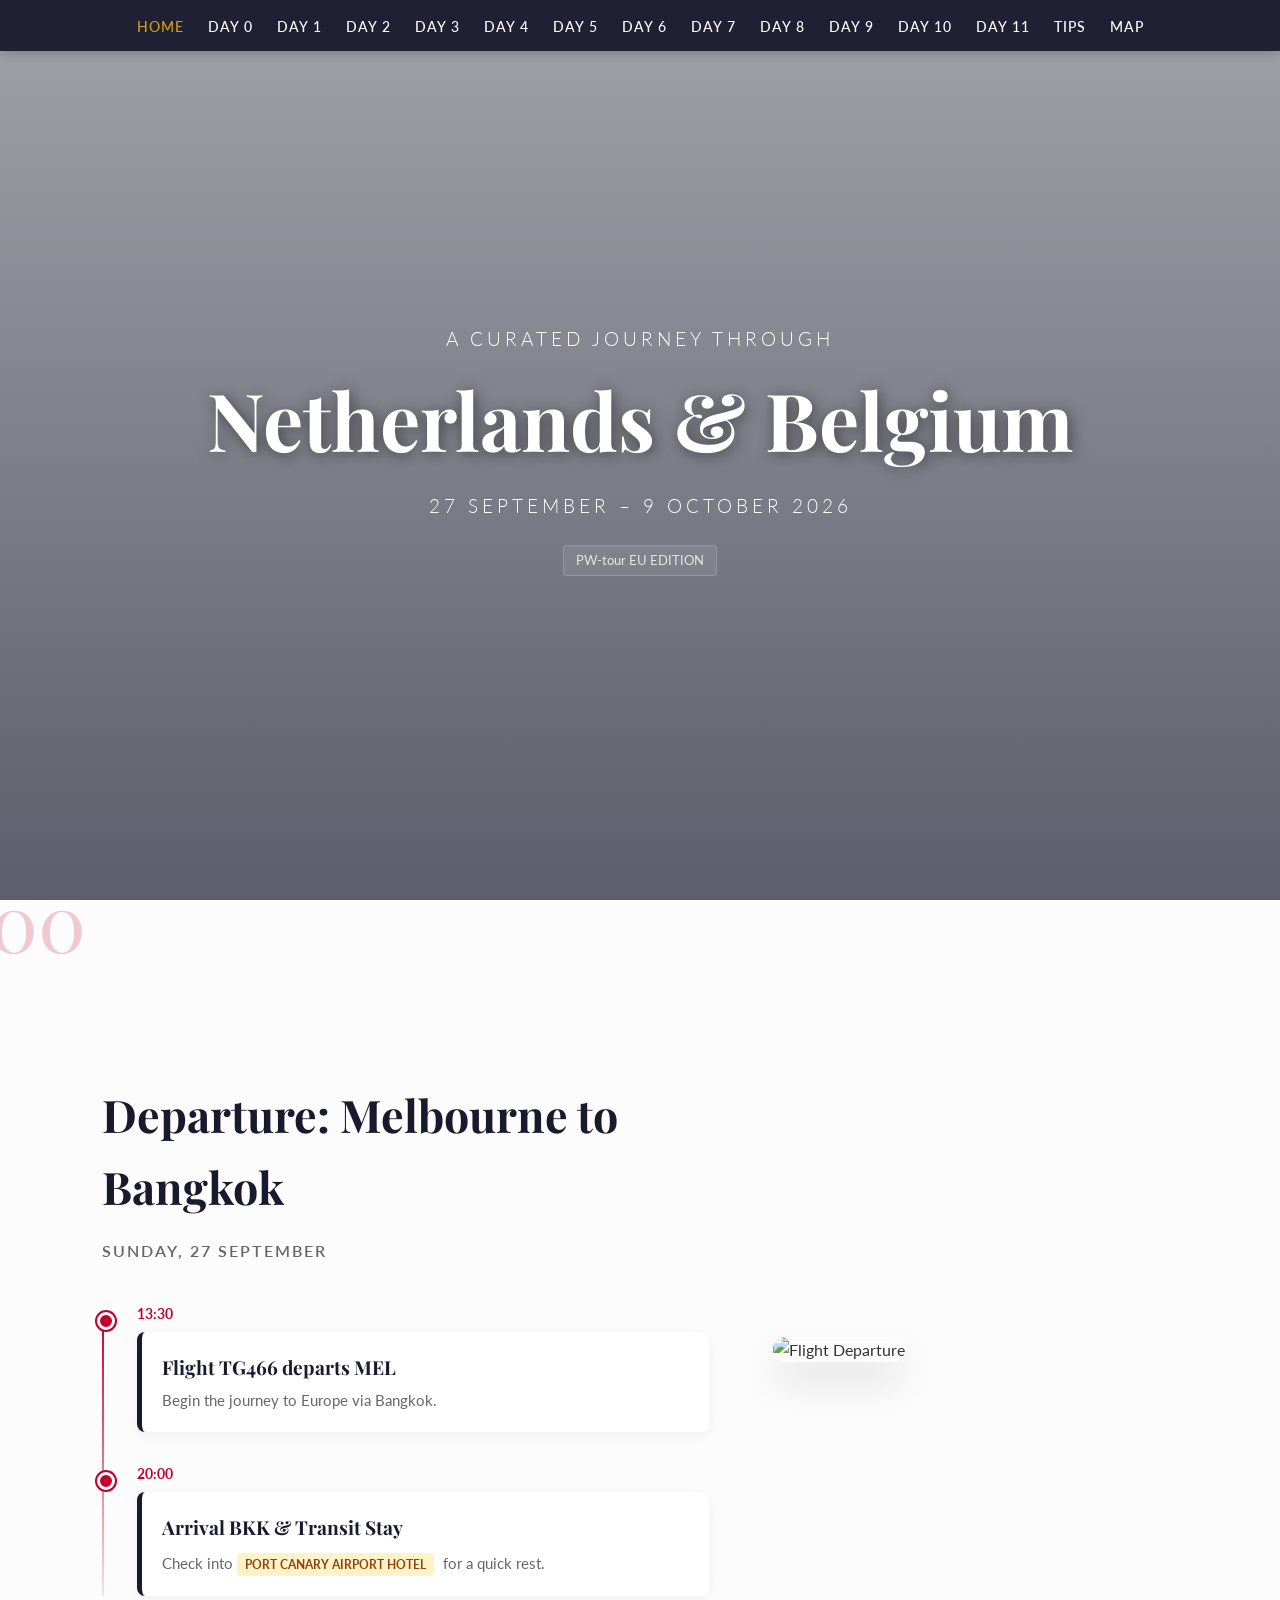
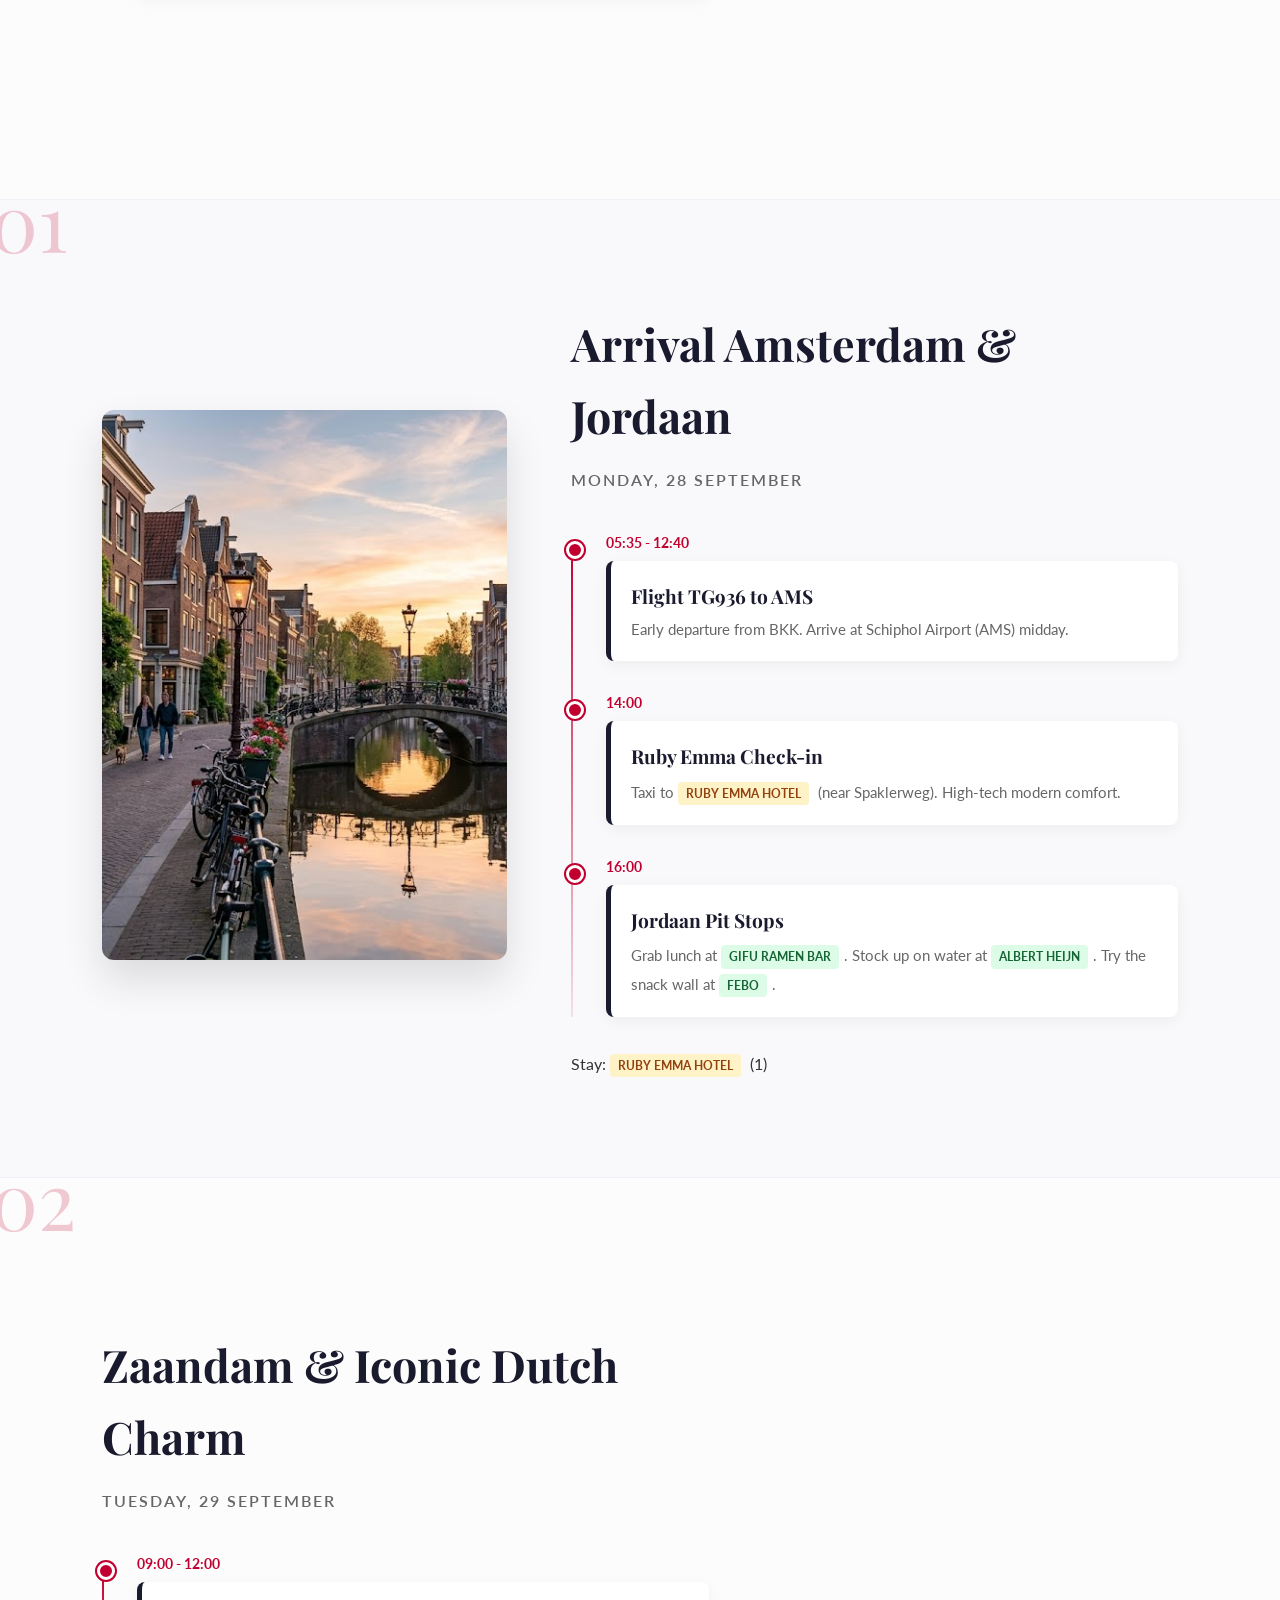
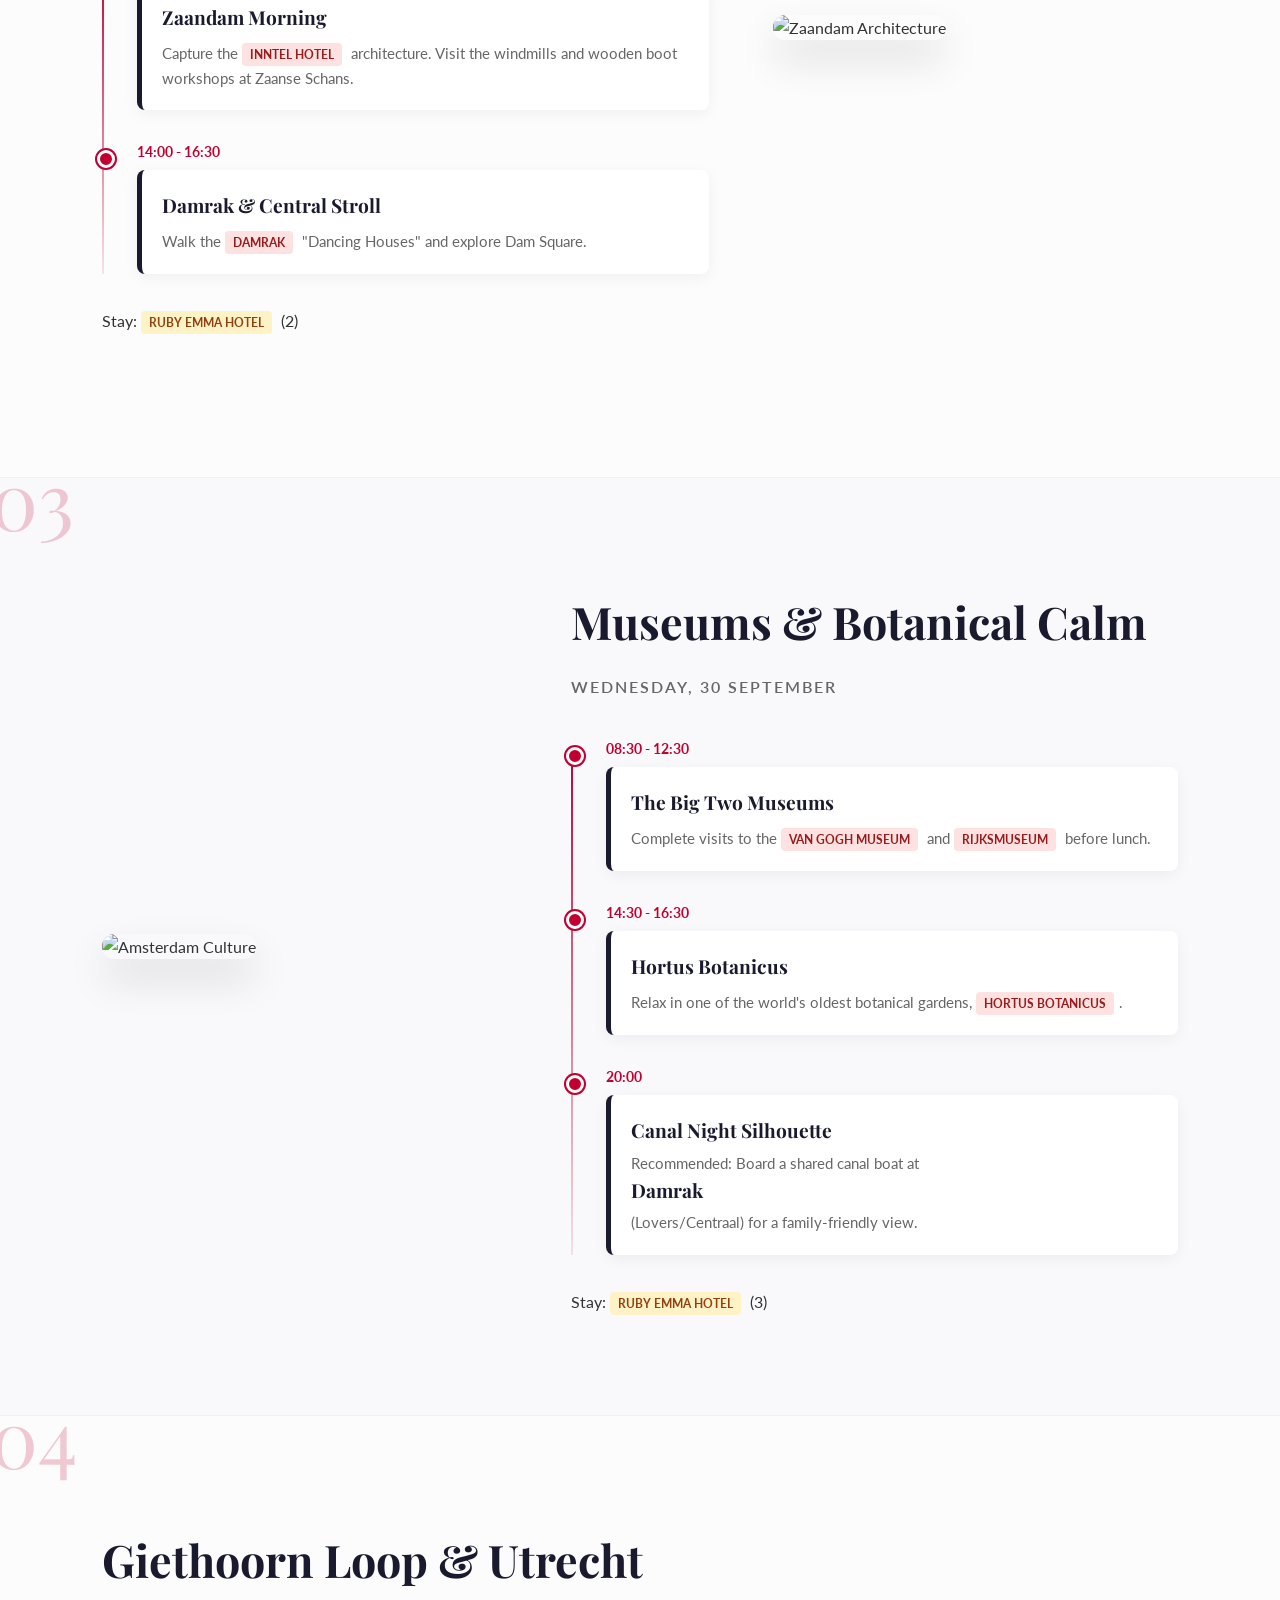
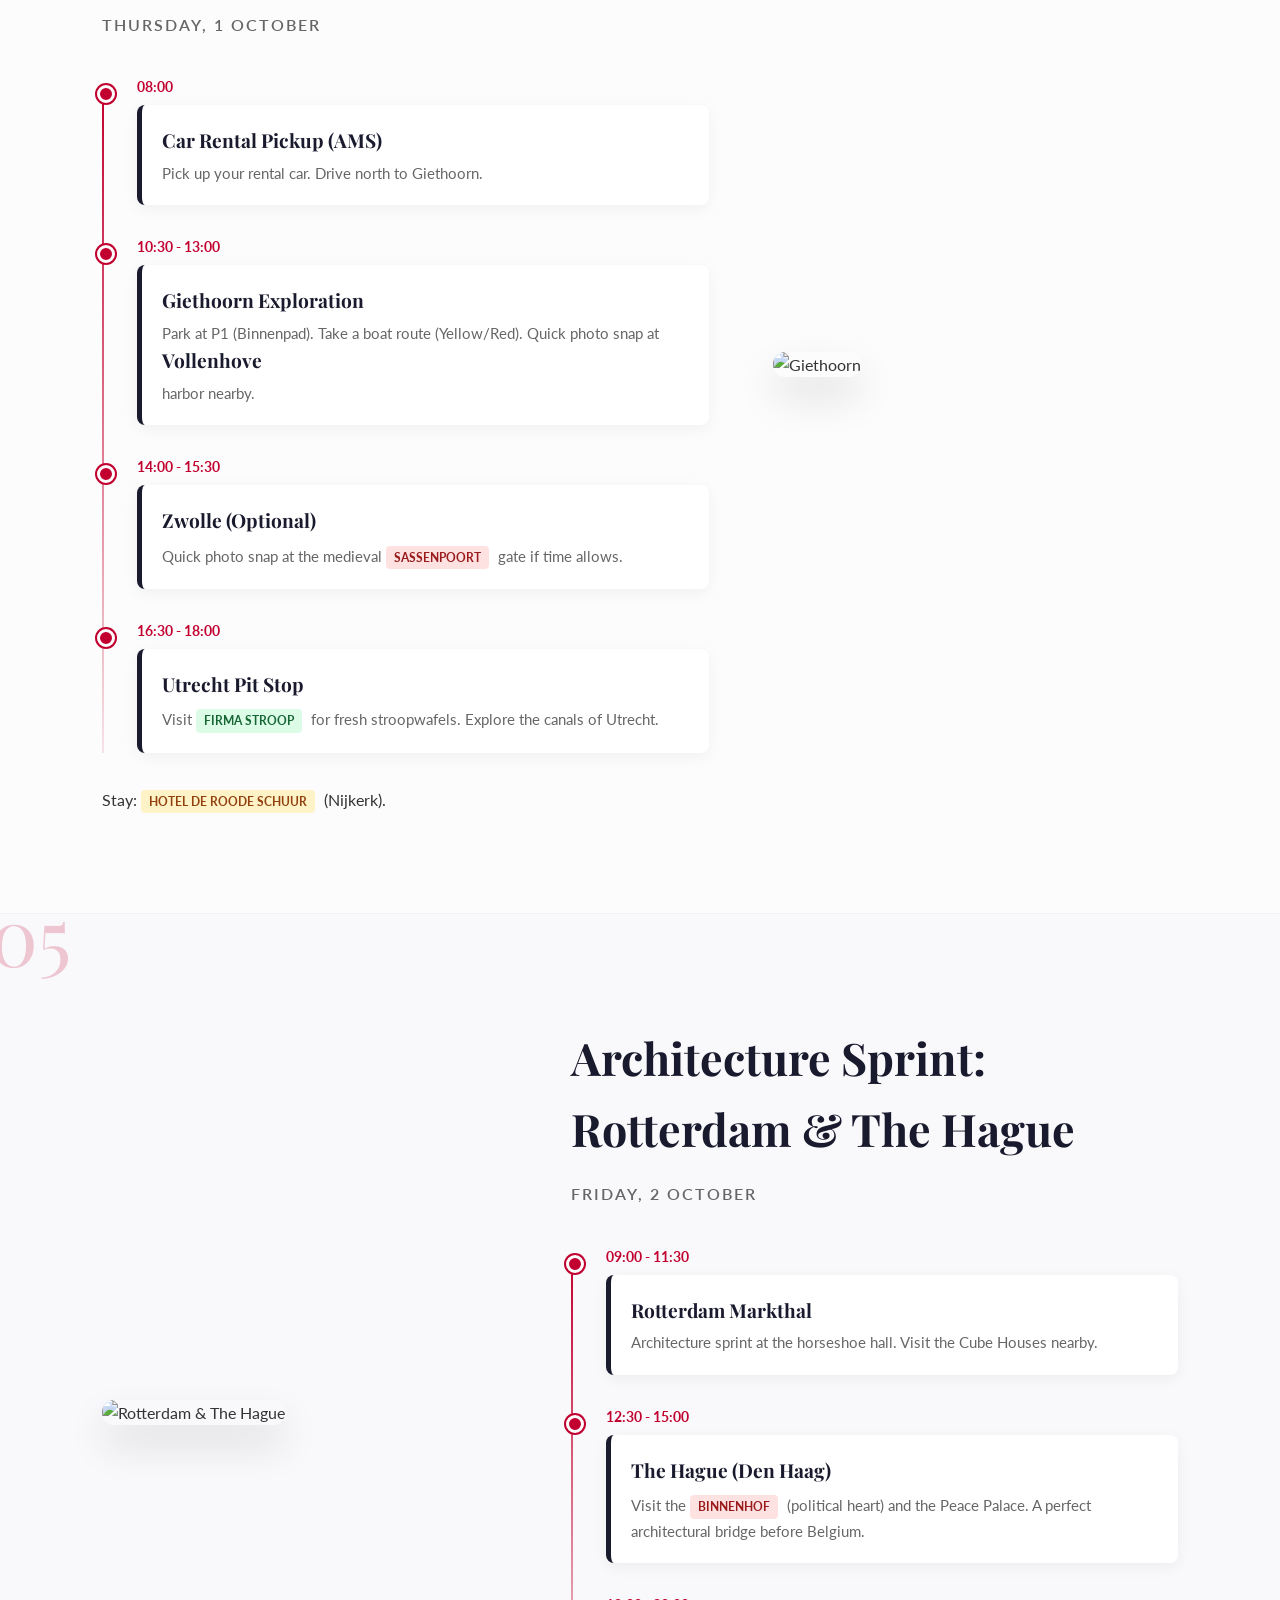
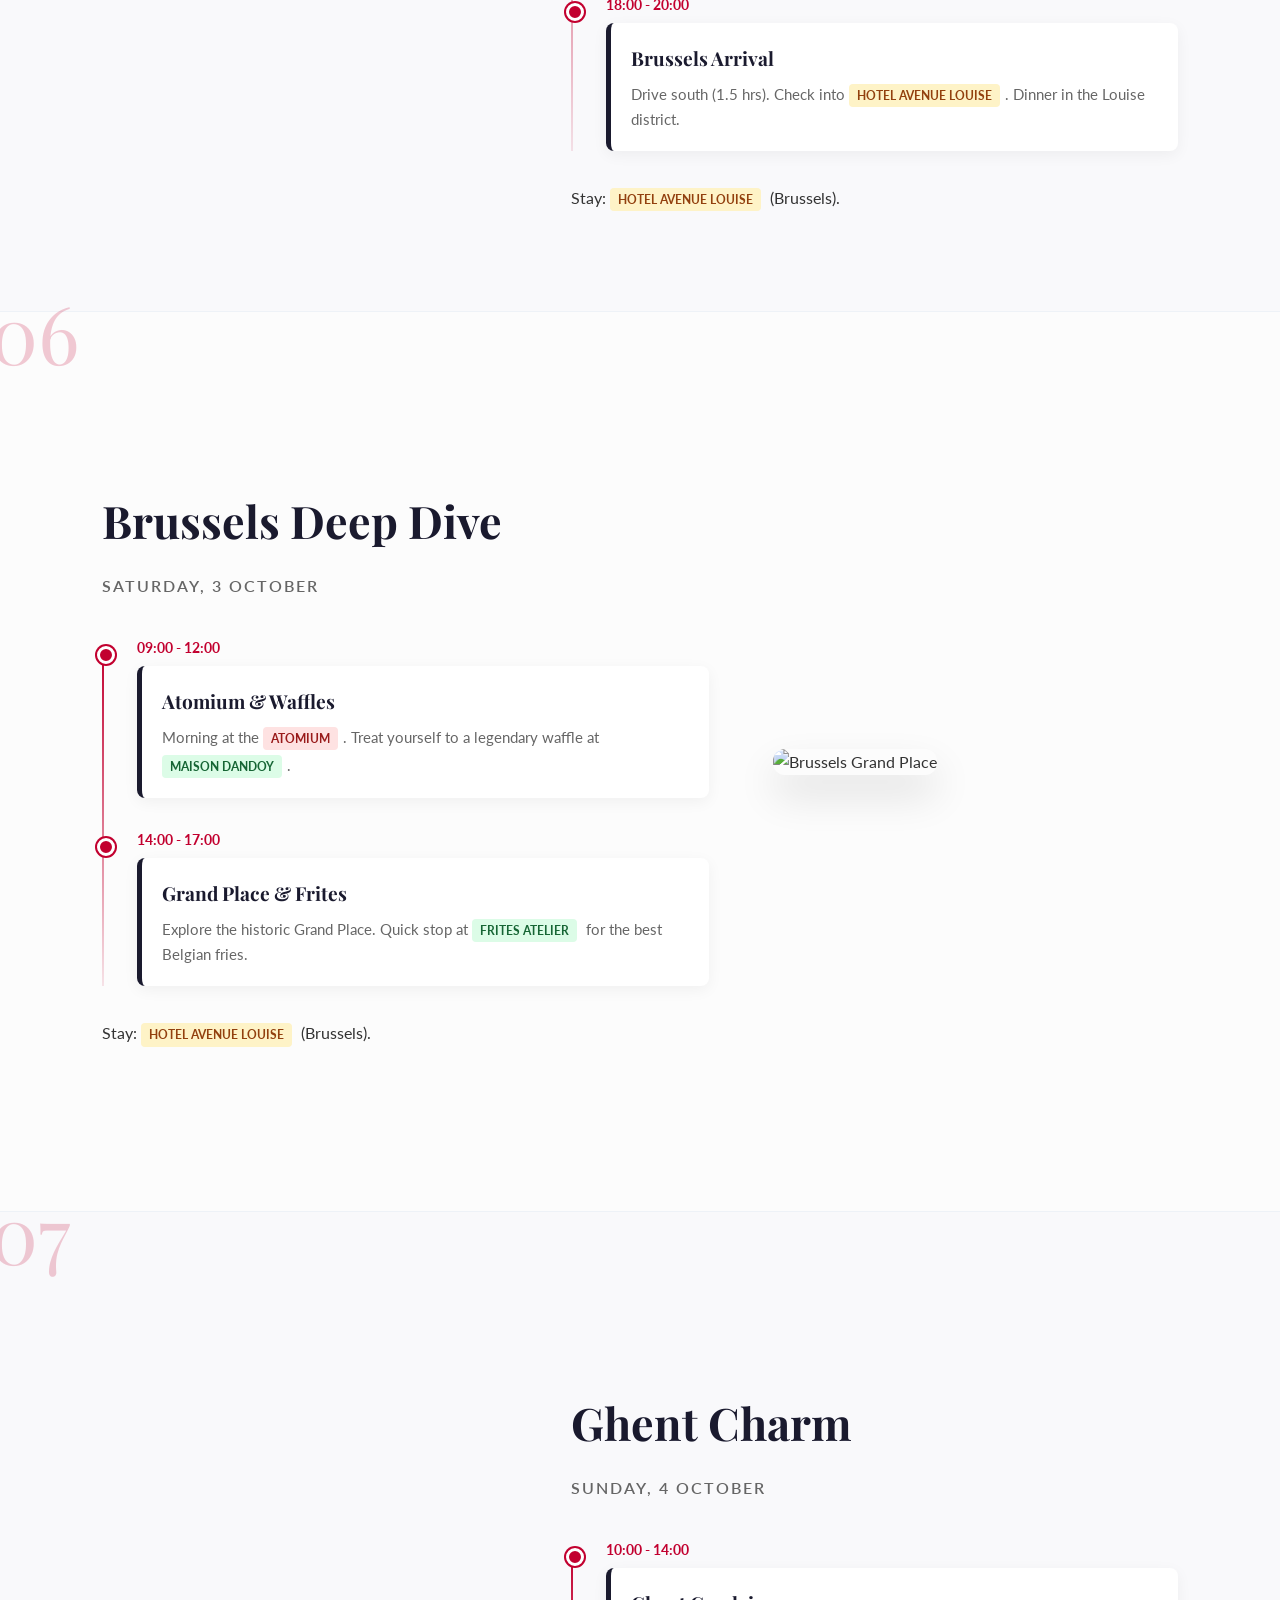
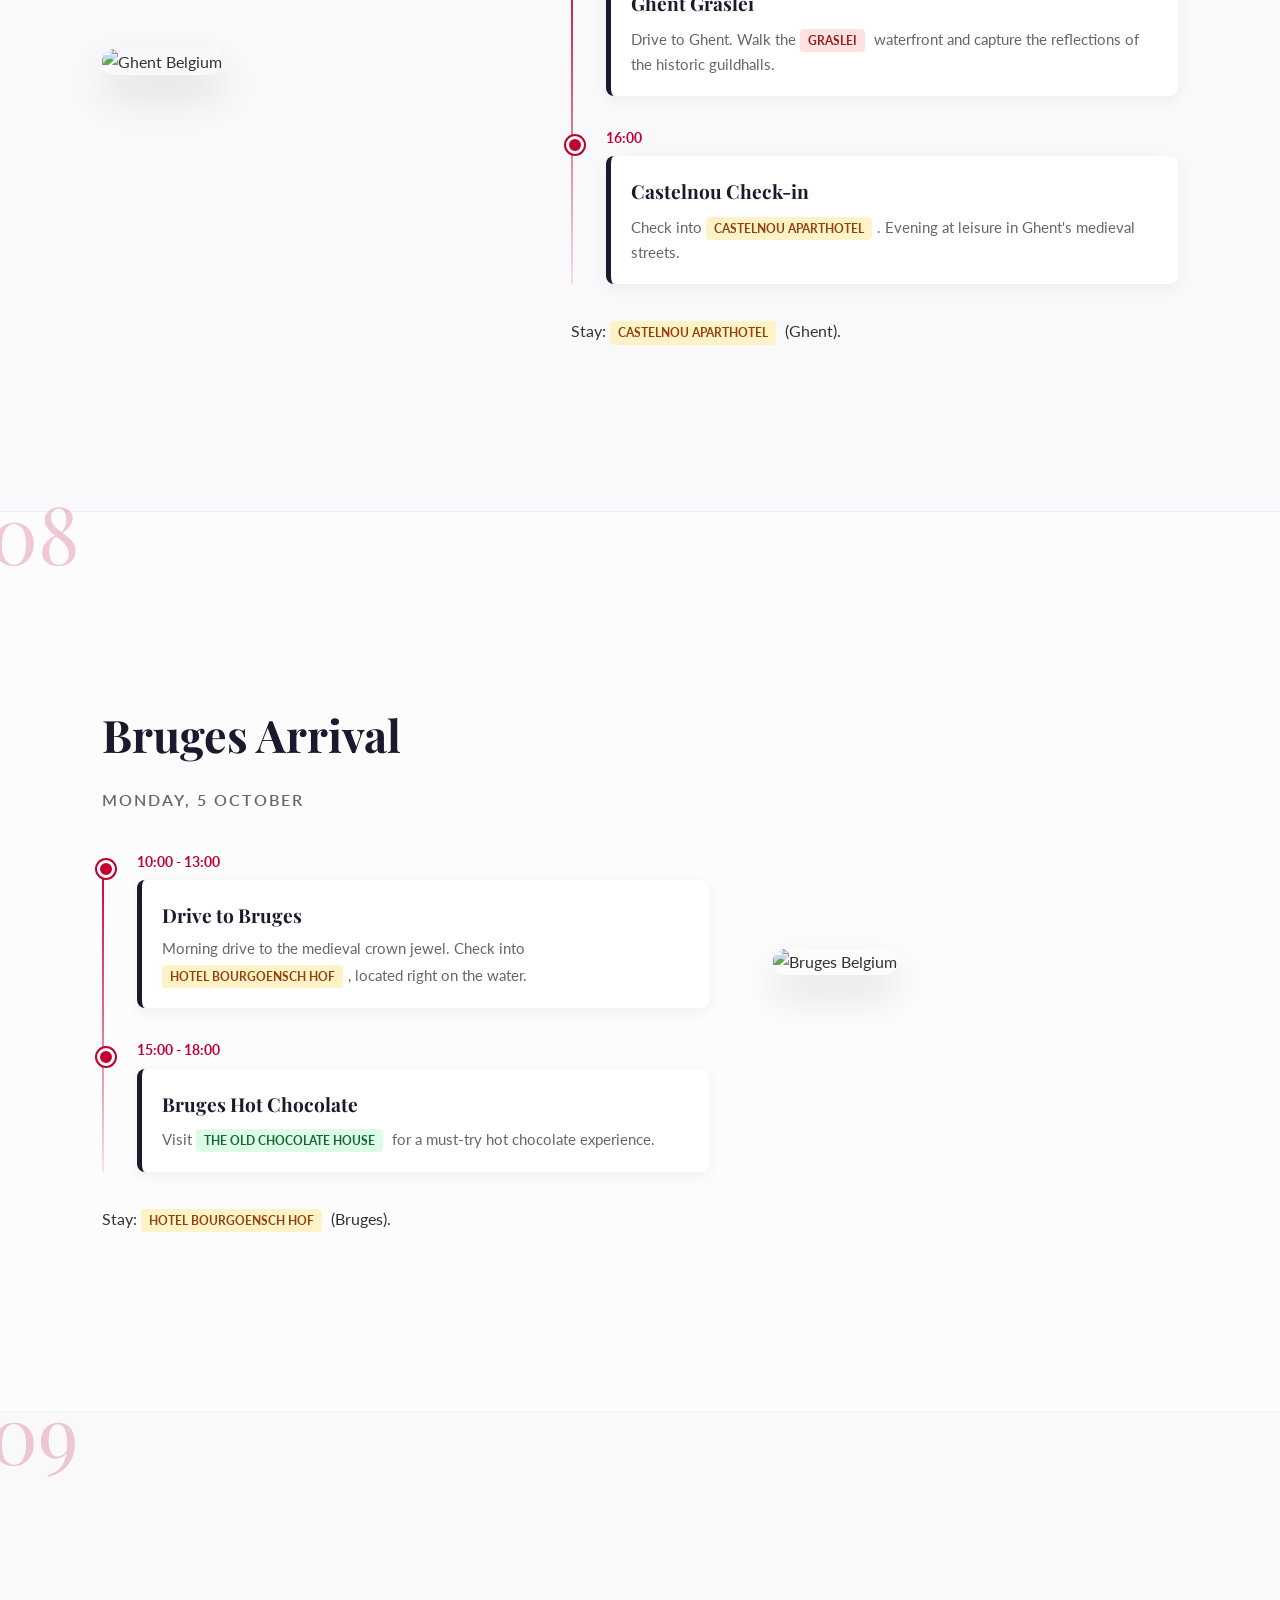
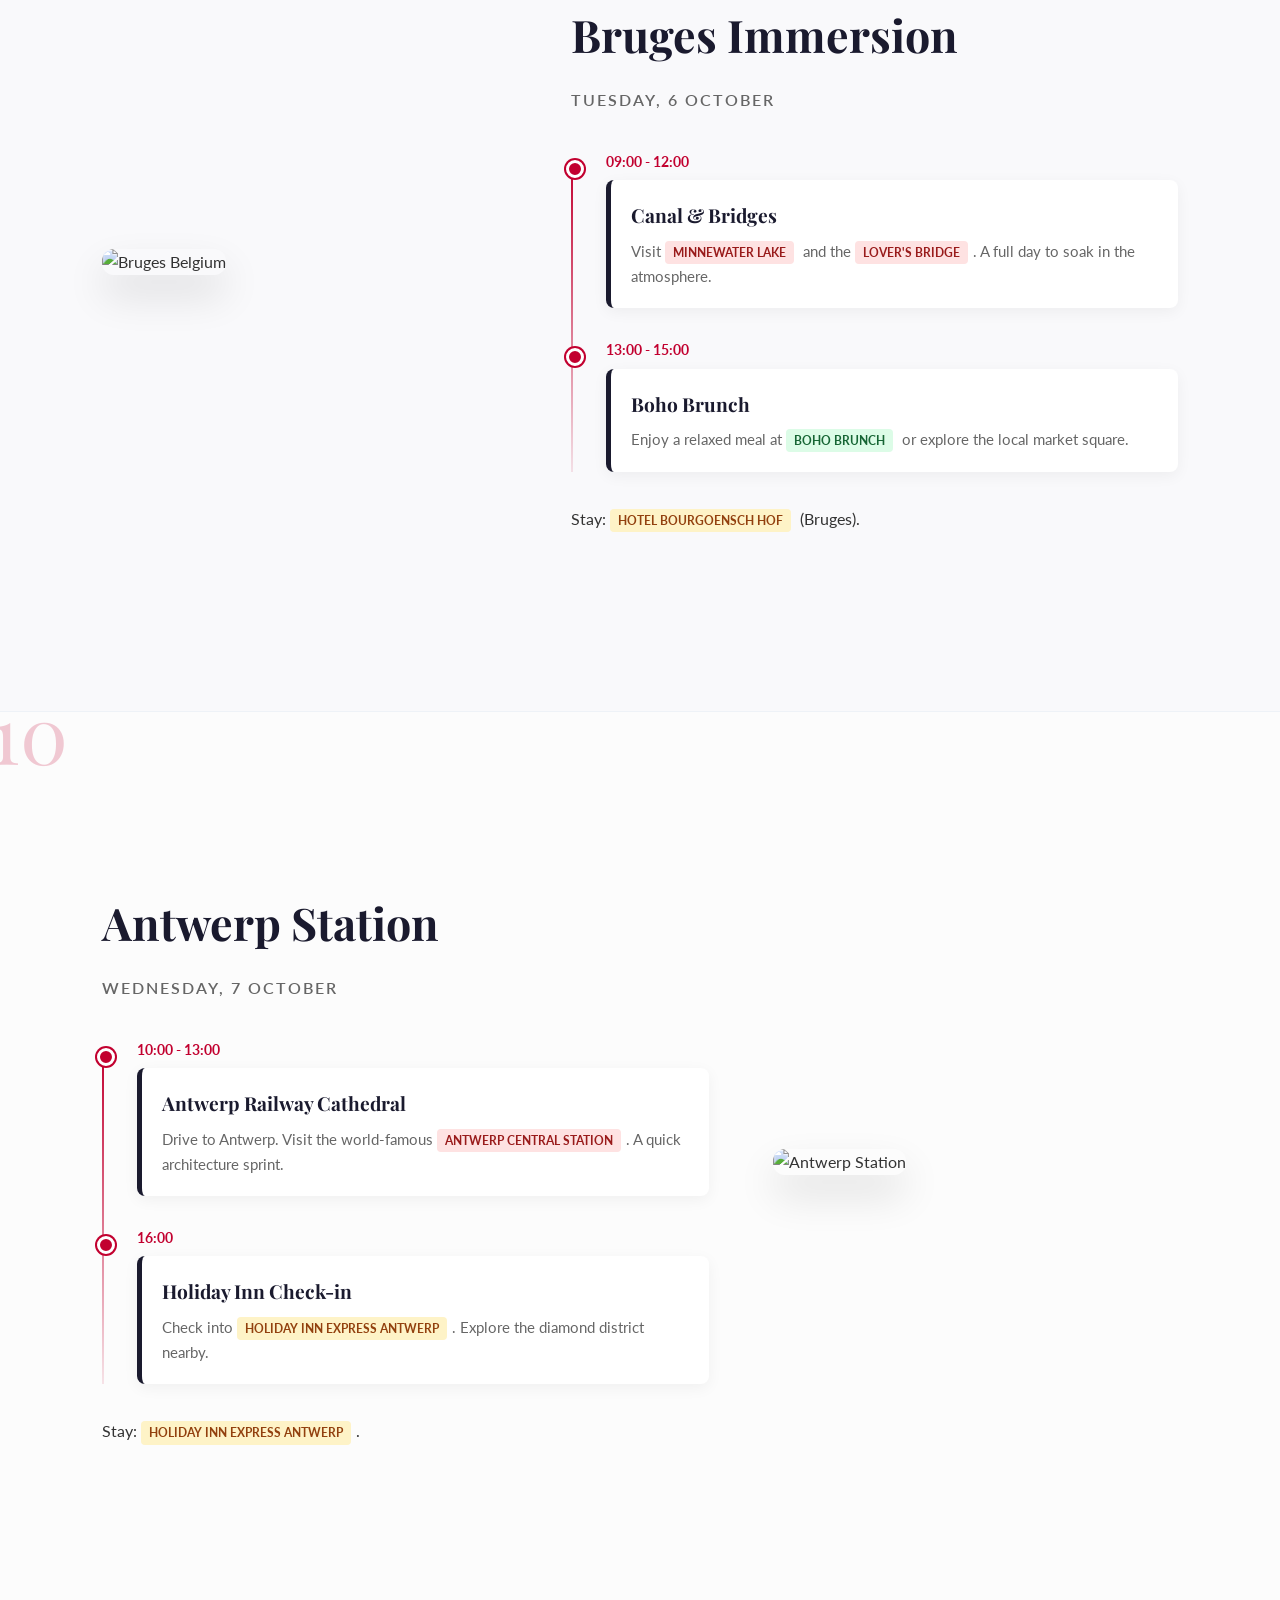
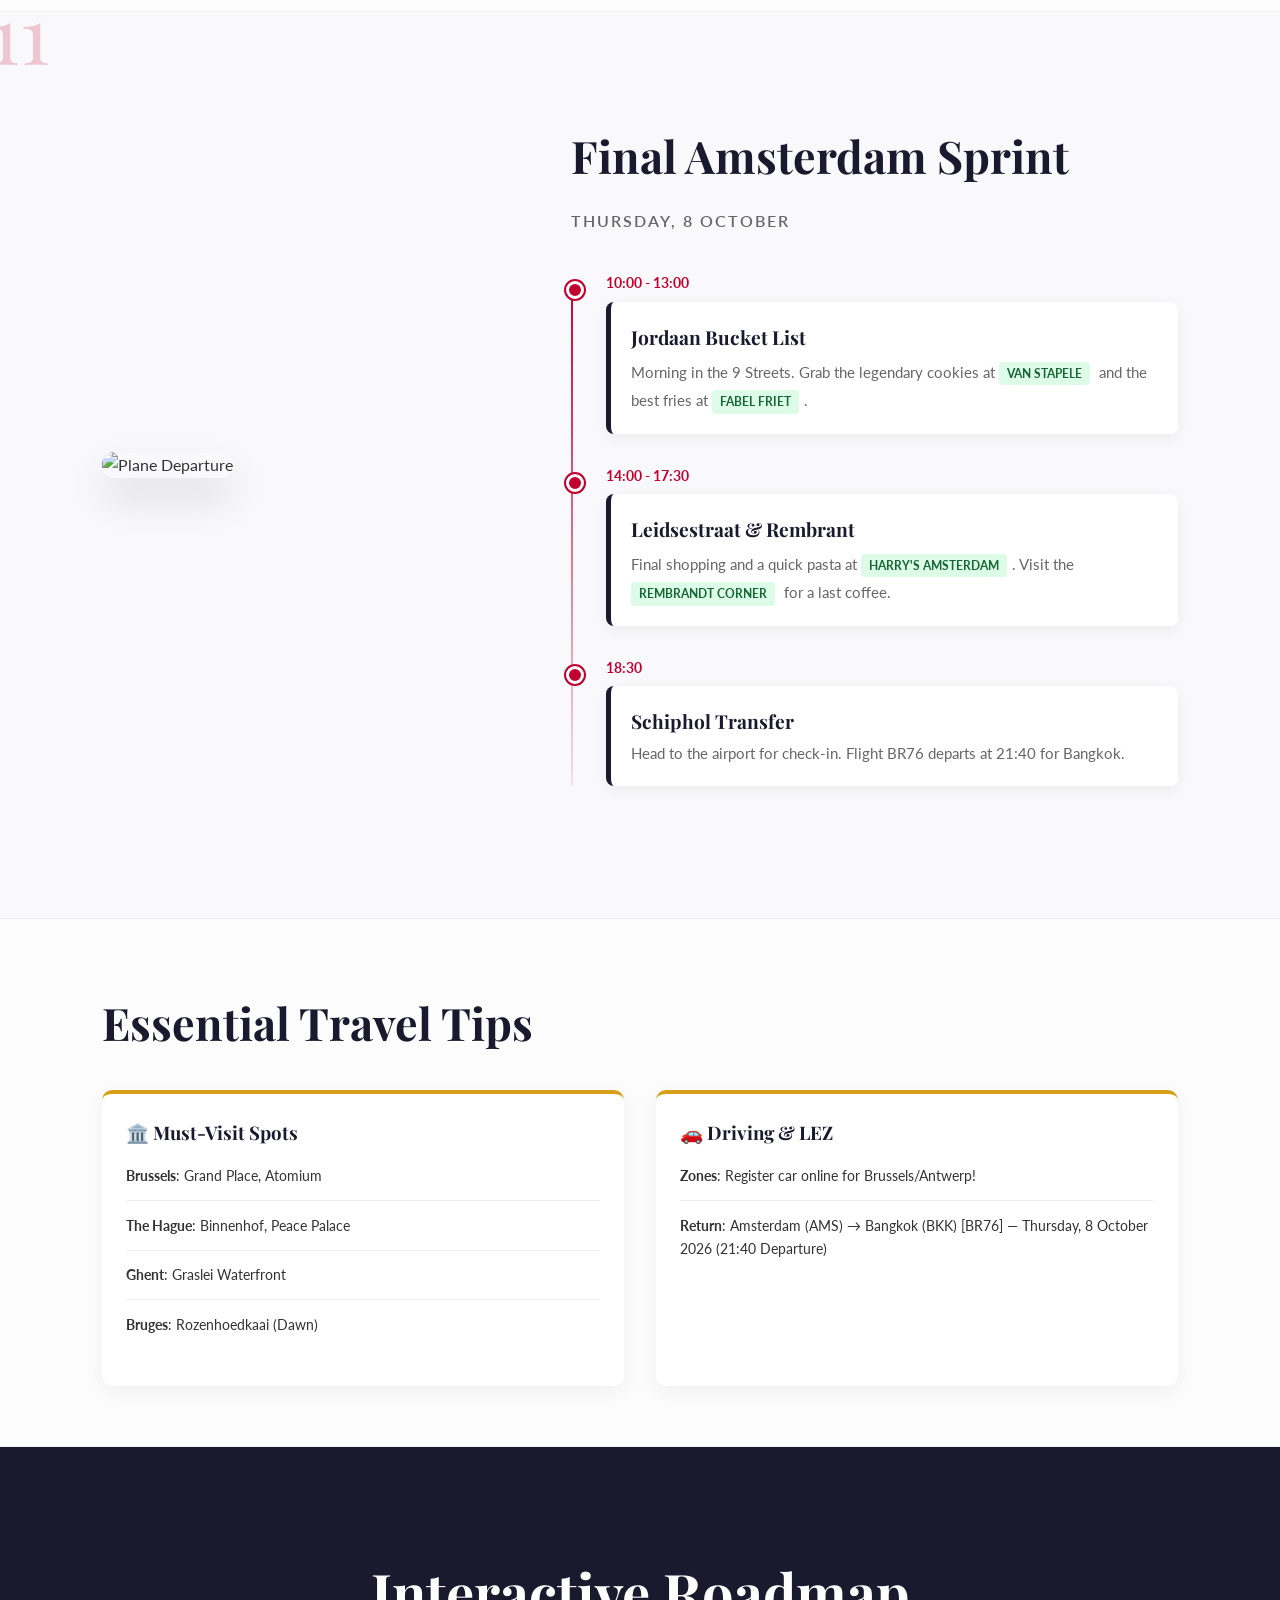
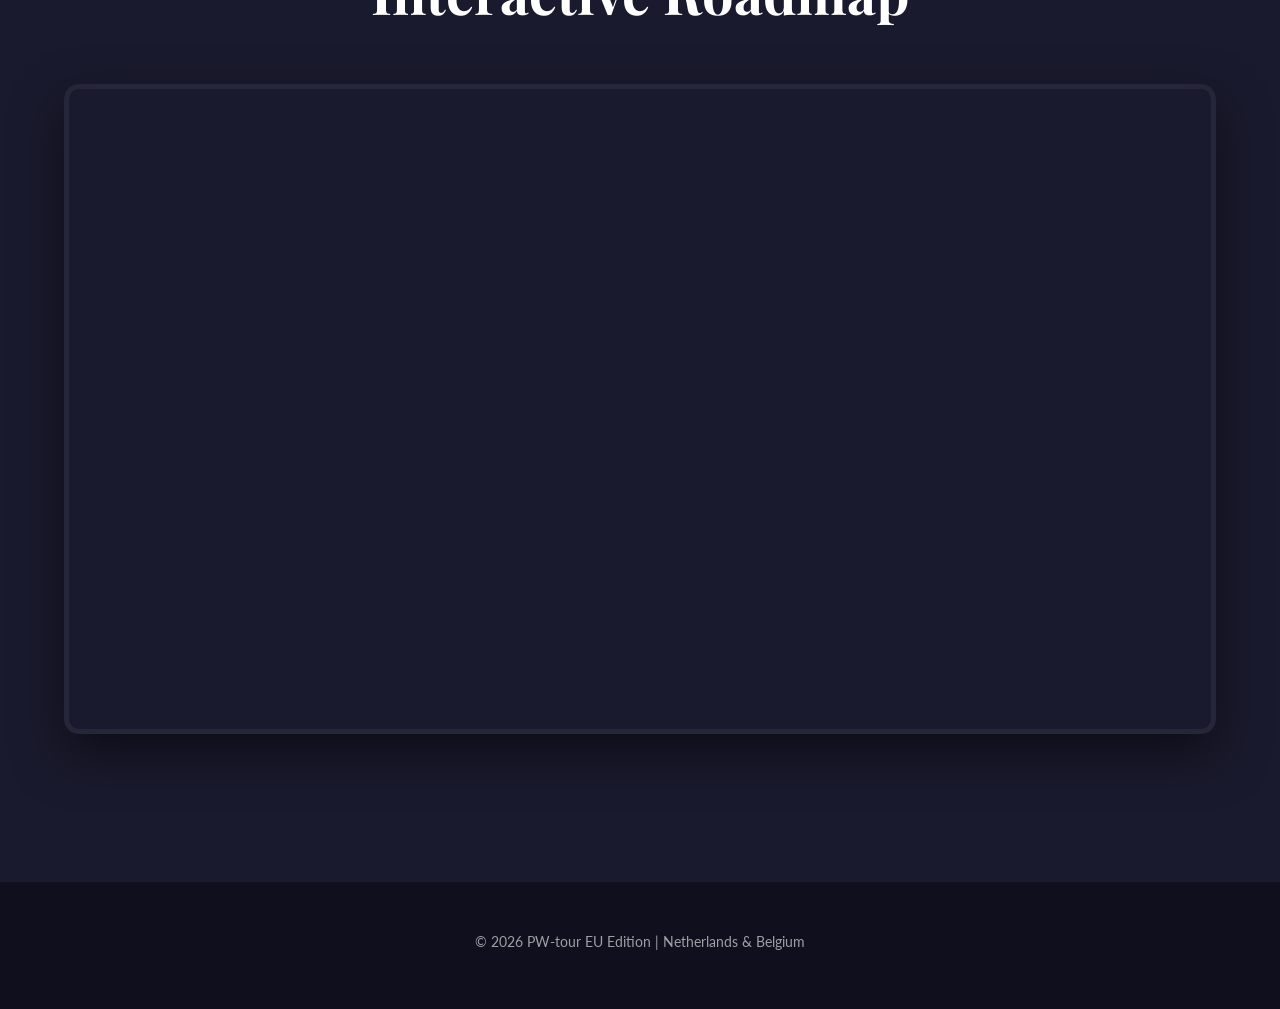
==== commit ed2640bd: "Finalise Netherlands & Belgium Tour itinerary_v5" ====
--- a/index.html
+++ b/index.html
@@ -230,36 +230,36 @@
     <section id="day5" class="day-section">
         <div class="day-content">
             <div class="day-number">05</div>
-            <h2 class="day-title">Rotterdam & night-Brussels</h2>
+            <h2 class="day-title">Architecture Sprint: Rotterdam & The Hague</h2>
             <p class="day-date">Friday, 2 October</p>
 
             <div class="timeline">
                 <div class="time-slot">
-                    <div class="time">09:00 - 12:00</div>
+                    <div class="time">09:00 - 11:30</div>
                     <div class="activity">
                         <strong>Rotterdam Markthal</strong>
                         <p>Architecture sprint at the horseshoe hall. Visit the Cube Houses nearby.</p>
                     </div>
                 </div>
                 <div class="time-slot">
-                    <div class="time">15:00 - 17:00</div>
-                    <div class="activity">
-                        <strong>Drive to Brussels</strong>
-                        <p>Direct drive south (2 hrs). Check into <span class="badge badge-hotel">Adagio Grand Place</span>.</p>
-                    </div>
-                </div>
-                <div class="time-slot">
-                    <div class="time">19:00 - 21:00</div>
-                    <div class="activity">
-                        <strong>Dinner & Chocolate</strong>
-                        <p>Classic mussels at <span class="badge badge-food">Chez Leon</span> followed by a visit to the historic <span class="badge badge-food">Neuhaus</span> chocolate shop.</p>
-                    </div>
-                </div>
-            </div>
-            <p>Stay: <span class="badge badge-hotel">Adagio Grand Place</span> (Brussels).</p>
-        </div>
-        <div class="day-hero-image">
-            <img src="./images/markthal-rotterdam.jpg" alt="Rotterdam Markthal">
+                    <div class="time">12:30 - 15:00</div>
+                    <div class="activity">
+                        <strong>The Hague (Den Haag)</strong>
+                        <p>Visit the <span class="badge badge-attraction">Binnenhof</span> (political heart) and the Peace Palace. A perfect architectural bridge before Belgium.</p>
+                    </div>
+                </div>
+                <div class="time-slot">
+                    <div class="time">18:00 - 20:00</div>
+                    <div class="activity">
+                        <strong>Brussels Arrival</strong>
+                        <p>Drive south (1.5 hrs). Check into <span class="badge badge-hotel">Hotel Avenue Louise</span>. Dinner in the Louise district.</p>
+                    </div>
+                </div>
+            </div>
+            <p>Stay: <span class="badge badge-hotel">Hotel Avenue Louise</span> (Brussels).</p>
+        </div>
+        <div class="day-hero-image">
+            <img src="./images/markthal-rotterdam.jpg" alt="Rotterdam & The Hague">
         </div>
     </section>
 
@@ -267,40 +267,26 @@
     <section id="day6" class="day-section">
         <div class="day-content">
             <div class="day-number">06</div>
-            <h2 class="day-title">Brussels Hub (Fast-Paced)</h2>
+            <h2 class="day-title">Brussels Deep Dive</h2>
             <p class="day-date">Saturday, 3 October</p>
 
             <div class="timeline">
                 <div class="time-slot">
-                    <div class="time">06:30 - 08:30</div>
-                    <div class="activity">
-                        <strong>Sunrise at Atomium</strong>
-                        <p>Beat the crowds for empty square shots of the iconic spheres.</p>
-                    </div>
-                </div>
-                <div class="time-slot">
-                    <div class="time">10:00 - 12:00</div>
-                    <div class="activity">
-                        <strong>Waffle & Fries Morning</strong>
-                        <p>Enjoy a legendary waffle at <span class="badge badge-food">Maison Dandoy</span> and premium fries at <span class="badge badge-food">Frites Atelier</span>.</p>
-                    </div>
-                </div>
-                <div class="time-slot">
-                    <div class="time">14:00 - 16:00</div>
-                    <div class="activity">
-                        <strong>Brussels Art & History</strong>
-                        <p>Explore the Sablon district or the Royal Palace. Afternoon coffee at <span class="badge badge-food">Frank Cafe</span>.</p>
-                    </div>
-                </div>
-                <div class="time-slot">
-                    <div class="time">19:30 - 21:00</div>
-                    <div class="activity">
-                        <strong>Mont des Arts Night Silhouette</strong>
-                        <p>Capture the stunning city skyline at dusk.</p>
-                    </div>
-                </div>
-            </div>
-            <p>Stay: <span class="badge badge-hotel">Adagio Grand Place</span> (Brussels).</p>
+                    <div class="time">09:00 - 12:00</div>
+                    <div class="activity">
+                        <strong>Atomium & Waffles</strong>
+                        <p>Morning at the <span class="badge badge-attraction">Atomium</span>. Treat yourself to a legendary waffle at <span class="badge badge-food">Maison Dandoy</span>.</p>
+                    </div>
+                </div>
+                <div class="time-slot">
+                    <div class="time">14:00 - 17:00</div>
+                    <div class="activity">
+                        <strong>Grand Place & Frites</strong>
+                        <p>Explore the historic Grand Place. Quick stop at <span class="badge badge-food">Frites Atelier</span> for the best Belgian fries.</p>
+                    </div>
+                </div>
+            </div>
+            <p>Stay: <span class="badge badge-hotel">Hotel Avenue Louise</span> (Brussels).</p>
         </div>
         <div class="day-hero-image">
             <img src="./images/brussels-grand-place.png" alt="Brussels Grand Place">
@@ -311,29 +297,29 @@
     <section id="day7" class="day-section">
         <div class="day-content">
             <div class="day-number">07</div>
-            <h2 class="day-title">Scenic Meuse (Namur & Dinant)</h2>
+            <h2 class="day-title">Ghent Charm</h2>
             <p class="day-date">Sunday, 4 October</p>
 
             <div class="timeline">
                 <div class="time-slot">
-                    <div class="time">09:00 - 13:00</div>
-                    <div class="activity">
-                        <strong>Namur & Dinant</strong>
-                        <p>Drive to <span class="badge badge-attraction">Namur Citadel</span>. Continue to Dinant for the iconic river reflection shot.</p>
-                    </div>
-                </div>
-                <div class="time-slot">
-                    <div class="time">20:00 - 21:00</div>
-                    <div class="activity">
-                        <strong>Dinant Night Illumination</strong>
-                        <p>The Citadel and church reflected in the Meuse. Breathtaking at night.</p>
-                    </div>
-                </div>
-            </div>
-            <p>Stay: <span class="badge badge-hotel">Château de Namur</span>. Countryside charm with estate views.</p>
-        </div>
-        <div class="day-hero-image">
-            <img src="./images/dinant.png" alt="Dinant Belgium">
+                    <div class="time">10:00 - 14:00</div>
+                    <div class="activity">
+                        <strong>Ghent Graslei</strong>
+                        <p>Drive to Ghent. Walk the <span class="badge badge-attraction">Graslei</span> waterfront and capture the reflections of the historic guildhalls.</p>
+                    </div>
+                </div>
+                <div class="time-slot">
+                    <div class="time">16:00</div>
+                    <div class="activity">
+                        <strong>Castelnou Check-in</strong>
+                        <p>Check into <span class="badge badge-hotel">Castelnou Aparthotel</span>. Evening at leisure in Ghent's medieval streets.</p>
+                    </div>
+                </div>
+            </div>
+            <p>Stay: <span class="badge badge-hotel">Castelnou Aparthotel</span> (Ghent).</p>
+        </div>
+        <div class="day-hero-image">
+            <img src="./images/ghent-graslei.png" alt="Ghent Belgium">
         </div>
     </section>
 
@@ -341,36 +327,29 @@
     <section id="day8" class="day-section">
         <div class="day-content">
             <div class="day-number">08</div>
-            <h2 class="day-title">Ghent & night-Bruges</h2>
+            <h2 class="day-title">Bruges Arrival</h2>
             <p class="day-date">Monday, 5 October</p>
 
             <div class="timeline">
                 <div class="time-slot">
-                    <div class="time">08:00 - 12:00</div>
-                    <div class="activity">
-                        <strong>Ghent Morning Walk</strong>
-                        <p>Morning coffee at <span class="badge badge-food">Le Pain Quotidien</span>. Walk the <span class="badge badge-attraction">Graslei</span> and visit <span class="badge badge-food">Choccoladebar Mayana</span>.</p>
-                    </div>
-                </div>
-                <div class="time-slot">
-                    <div class="time">15:00 - 17:00</div>
-                    <div class="activity">
-                        <strong>Bruges Arrival</strong>
-                        <p>Afternoon in Bruges. Must try hot chocolate at <span class="badge badge-food">The Old Chocolate House</span> and brunch at <span class="badge badge-food">Boho Brunch</span>.</p>
-                    </div>
-                </div>
-                <div class="time-slot">
-                    <div class="time">20:30 - 22:00</div>
-                    <div class="activity">
-                        <strong>Bruges Night Fairytale</strong>
-                        <p>Rozenhoedkaai (Rosary Quay) illuminated. Pure magic.</p>
-                    </div>
-                </div>
-            </div>
-            <p>Stay: <span class="badge badge-hotel">Grand Hotel Casselbergh Bruges</span>.</p>
-        </div>
-        <div class="day-hero-image">
-            <img src="./images/ghent-graslei.png" alt="Ghent Graslei">
+                    <div class="time">10:00 - 13:00</div>
+                    <div class="activity">
+                        <strong>Drive to Bruges</strong>
+                        <p>Morning drive to the medieval crown jewel. Check into <span class="badge badge-hotel">Hotel Bourgoensch Hof</span>, located right on the water.</p>
+                    </div>
+                </div>
+                <div class="time-slot">
+                    <div class="time">15:00 - 18:00</div>
+                    <div class="activity">
+                        <strong>Bruges Hot Chocolate</strong>
+                        <p>Visit <span class="badge badge-food">The Old Chocolate House</span> for a must-try hot chocolate experience.</p>
+                    </div>
+                </div>
+            </div>
+            <p>Stay: <span class="badge badge-hotel">Hotel Bourgoensch Hof</span> (Bruges).</p>
+        </div>
+        <div class="day-hero-image">
+            <img src="./images/bruges-canals.png" alt="Bruges Belgium">
         </div>
     </section>
 
@@ -378,29 +357,29 @@
     <section id="day9" class="day-section">
         <div class="day-content">
             <div class="day-number">09</div>
-            <h2 class="day-title">Bruges Depth & Antwerp</h2>
+            <h2 class="day-title">Bruges Immersion</h2>
             <p class="day-date">Tuesday, 6 October</p>
 
             <div class="timeline">
                 <div class="time-slot">
                     <div class="time">09:00 - 12:00</div>
                     <div class="activity">
-                        <strong>Bruges Final Icons</strong>
-                        <p>Visit the <span class="badge badge-attraction">Minnewater Lake</span> and the <span class="badge badge-attraction">Lover's Bridge</span>. Quick lunch at <span class="badge badge-food">Nakhon Thai</span>.</p>
-                    </div>
-                </div>
-                <div class="time-slot">
-                    <div class="time">15:00 - 18:00</div>
-                    <div class="activity">
-                        <strong>Antwerp Arrival</strong>
-                        <p>Drive to Antwerp. Explore the <span class="badge badge-attraction">MAS Museum</span> or the fashion district.</p>
-                    </div>
-                </div>
-            </div>
-            <p>Stay: <span class="badge badge-hotel">Hotel Franq Antwerp</span>.</p>
-        </div>
-        <div class="day-hero-image">
-            <img src="./images/bruges-canals.png" alt="Bruges Canals">
+                        <strong>Canal & Bridges</strong>
+                        <p>Visit <span class="badge badge-attraction">Minnewater Lake</span> and the <span class="badge badge-attraction">Lover's Bridge</span>. A full day to soak in the atmosphere.</p>
+                    </div>
+                </div>
+                <div class="time-slot">
+                    <div class="time">13:00 - 15:00</div>
+                    <div class="activity">
+                        <strong>Boho Brunch</strong>
+                        <p>Enjoy a relaxed meal at <span class="badge badge-food">Boho Brunch</span> or explore the local market square.</p>
+                    </div>
+                </div>
+            </div>
+            <p>Stay: <span class="badge badge-hotel">Hotel Bourgoensch Hof</span> (Bruges).</p>
+        </div>
+        <div class="day-hero-image">
+            <img src="./images/bruges-canals.png" alt="Bruges Belgium">
         </div>
     </section>
 
@@ -408,36 +387,29 @@
     <section id="day10" class="day-section">
         <div class="day-content">
             <div class="day-number">10</div>
-            <h2 class="day-title">Antwerp & AMS Return</h2>
+            <h2 class="day-title">Antwerp Station</h2>
             <p class="day-date">Wednesday, 7 October</p>
 
             <div class="timeline">
                 <div class="time-slot">
-                    <div class="time">09:00 - 12:00</div>
+                    <div class="time">10:00 - 13:00</div>
                     <div class="activity">
                         <strong>Antwerp Railway Cathedral</strong>
-                        <p>Visit the world-famous <span class="badge badge-attraction">Antwerp Central Station</span>. Architecture sprint before the drive.</p>
-                    </div>
-                </div>
-                <div class="time-slot">
-                    <div class="time">14:00 - 17:00</div>
-                    <div class="activity">
-                        <strong>Drive to Amsterdam</strong>
-                        <p>2.5 hour drive north. Return to the familiar canals.</p>
-                    </div>
-                </div>
-                <div class="time-slot">
-                    <div class="time">19:00</div>
-                    <div class="activity">
-                        <strong>Car Return (Schiphol)</strong>
-                        <p>Return the rental car and check into <span class="badge badge-hotel">Hotel Mercier</span> (Jordaan) for the final night.</p>
-                    </div>
-                </div>
-            </div>
-            <p>Stay: <span class="badge badge-hotel">Hotel Mercier</span> (AMS).</p>
-        </div>
-        <div class="day-hero-image">
-            <img src="./images/jordaan.jpg" alt="Amsterdam Return">
+                        <p>Drive to Antwerp. Visit the world-famous <span class="badge badge-attraction">Antwerp Central Station</span>. A quick architecture sprint.</p>
+                    </div>
+                </div>
+                <div class="time-slot">
+                    <div class="time">16:00</div>
+                    <div class="activity">
+                        <strong>Holiday Inn Check-in</strong>
+                        <p>Check into <span class="badge badge-hotel">Holiday Inn Express Antwerp</span>. Explore the diamond district nearby.</p>
+                    </div>
+                </div>
+            </div>
+            <p>Stay: <span class="badge badge-hotel">Holiday Inn Express Antwerp</span>.</p>
+        </div>
+        <div class="day-hero-image">
+            <img src="./images/antwerp-station.png" alt="Antwerp Station">
         </div>
     </section>
 
@@ -486,9 +458,9 @@
                     <h3>🏛️ Must-Visit Spots</h3>
                     <ul class="info-list">
                         <li><strong>Brussels</strong>: Grand Place, Atomium</li>
+                        <li><strong>The Hague</strong>: Binnenhof, Peace Palace</li>
                         <li><strong>Ghent</strong>: Graslei Waterfront</li>
                         <li><strong>Bruges</strong>: Rozenhoedkaai (Dawn)</li>
-                        <li><strong>Dinant</strong>: Riverside Reflection</li>
                     </ul>
                 </div>
                 <div class="info-card">
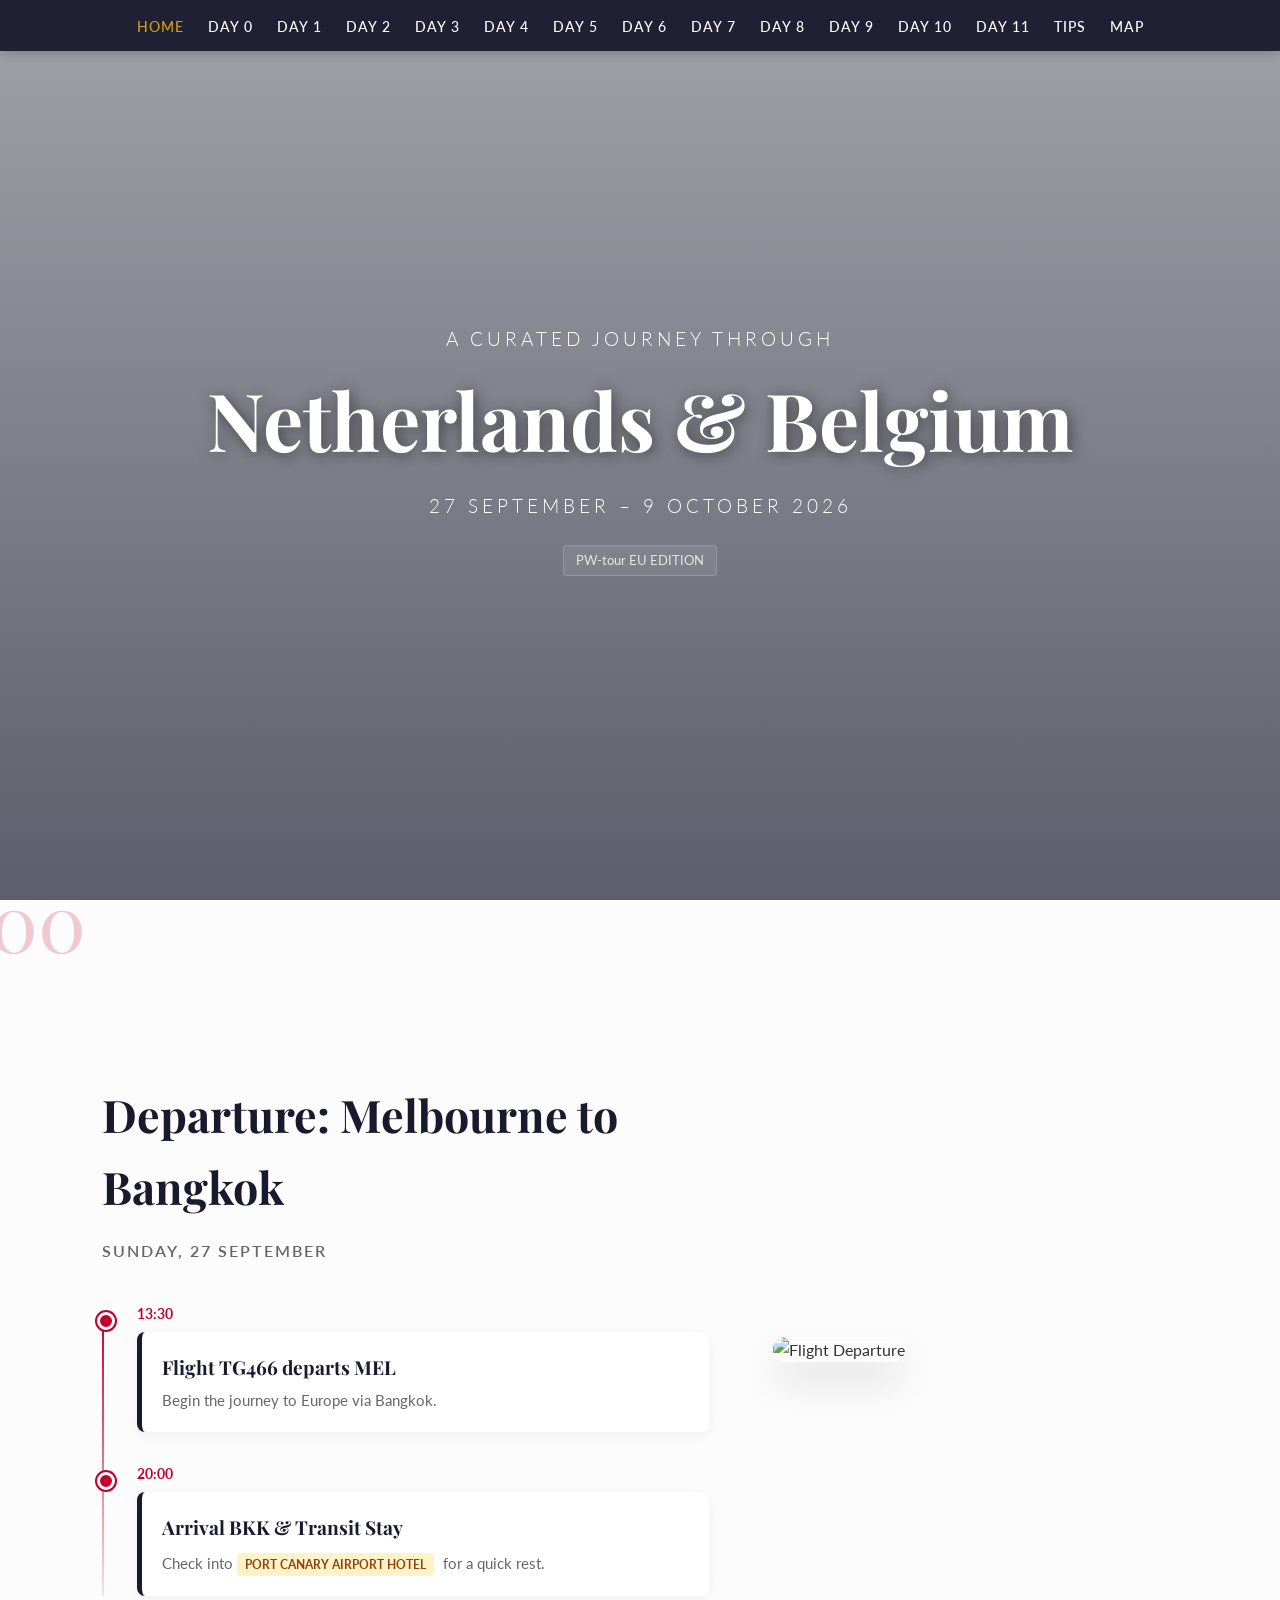
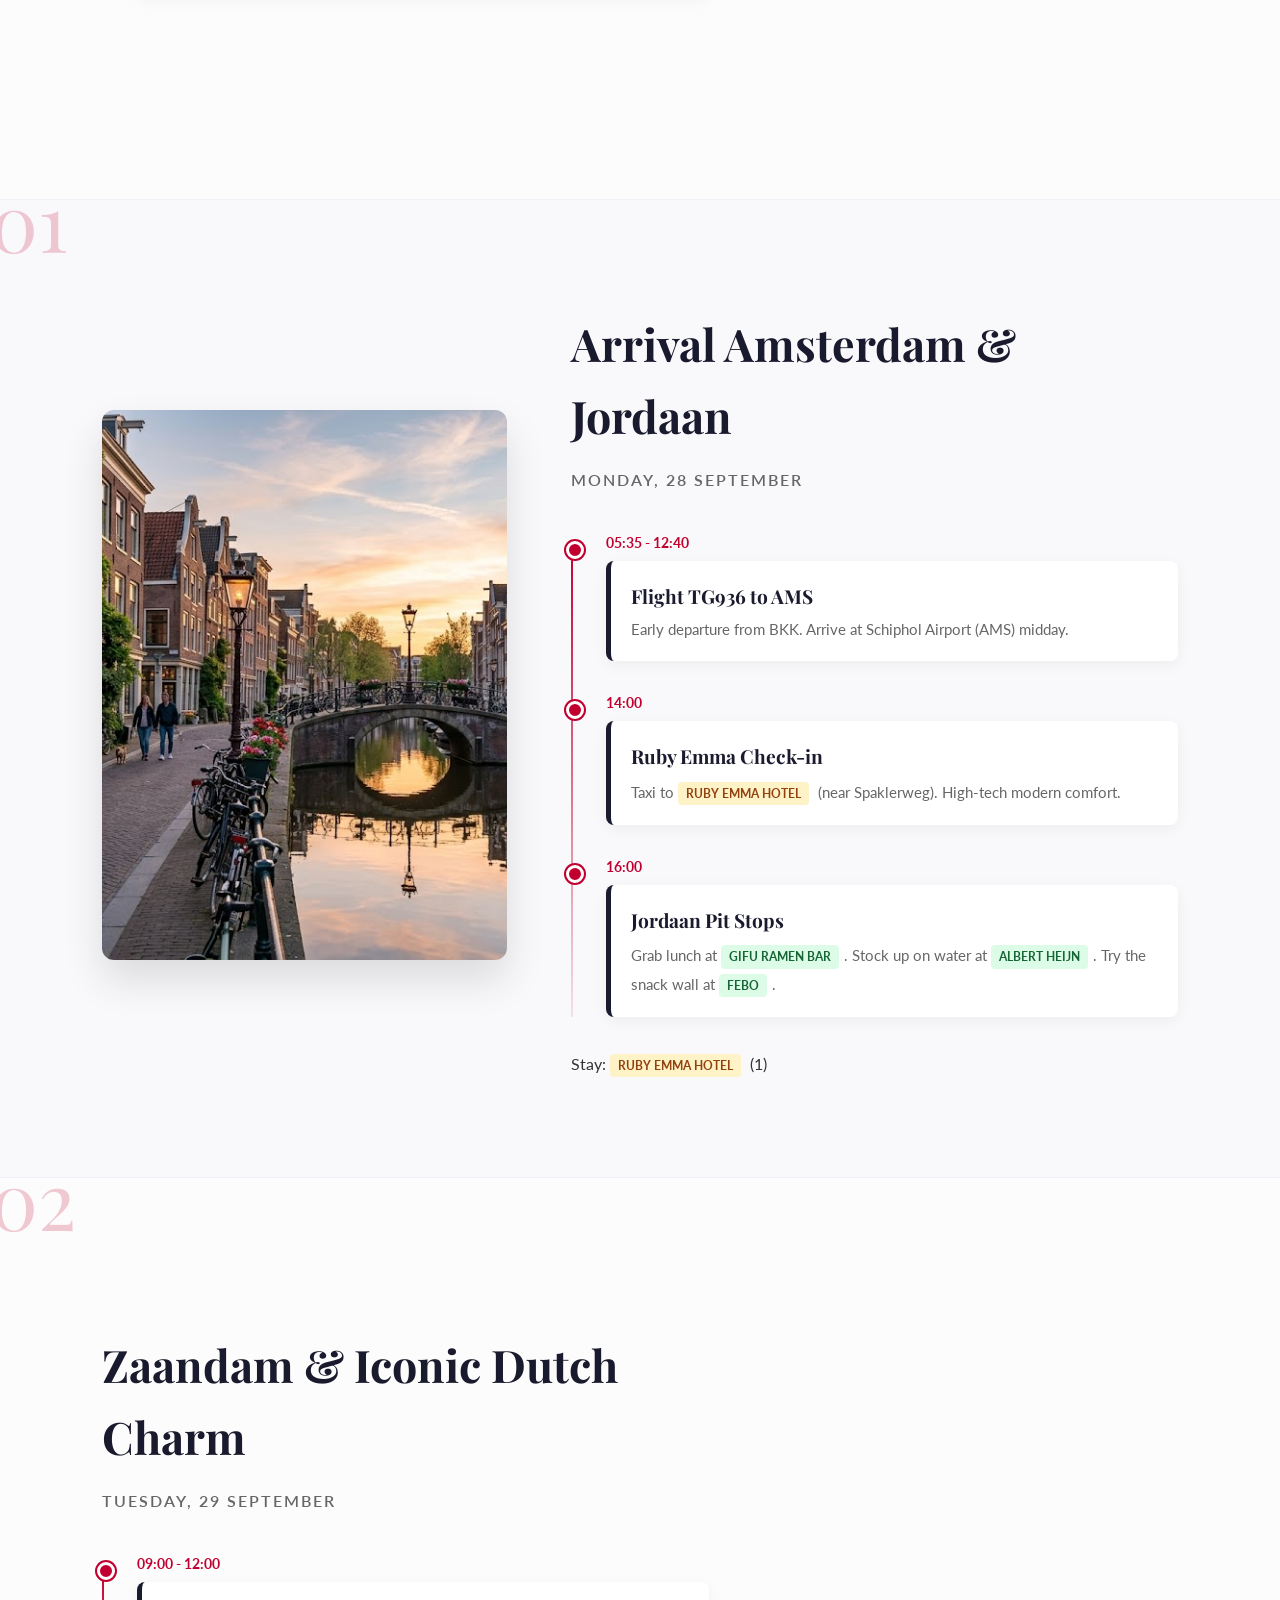
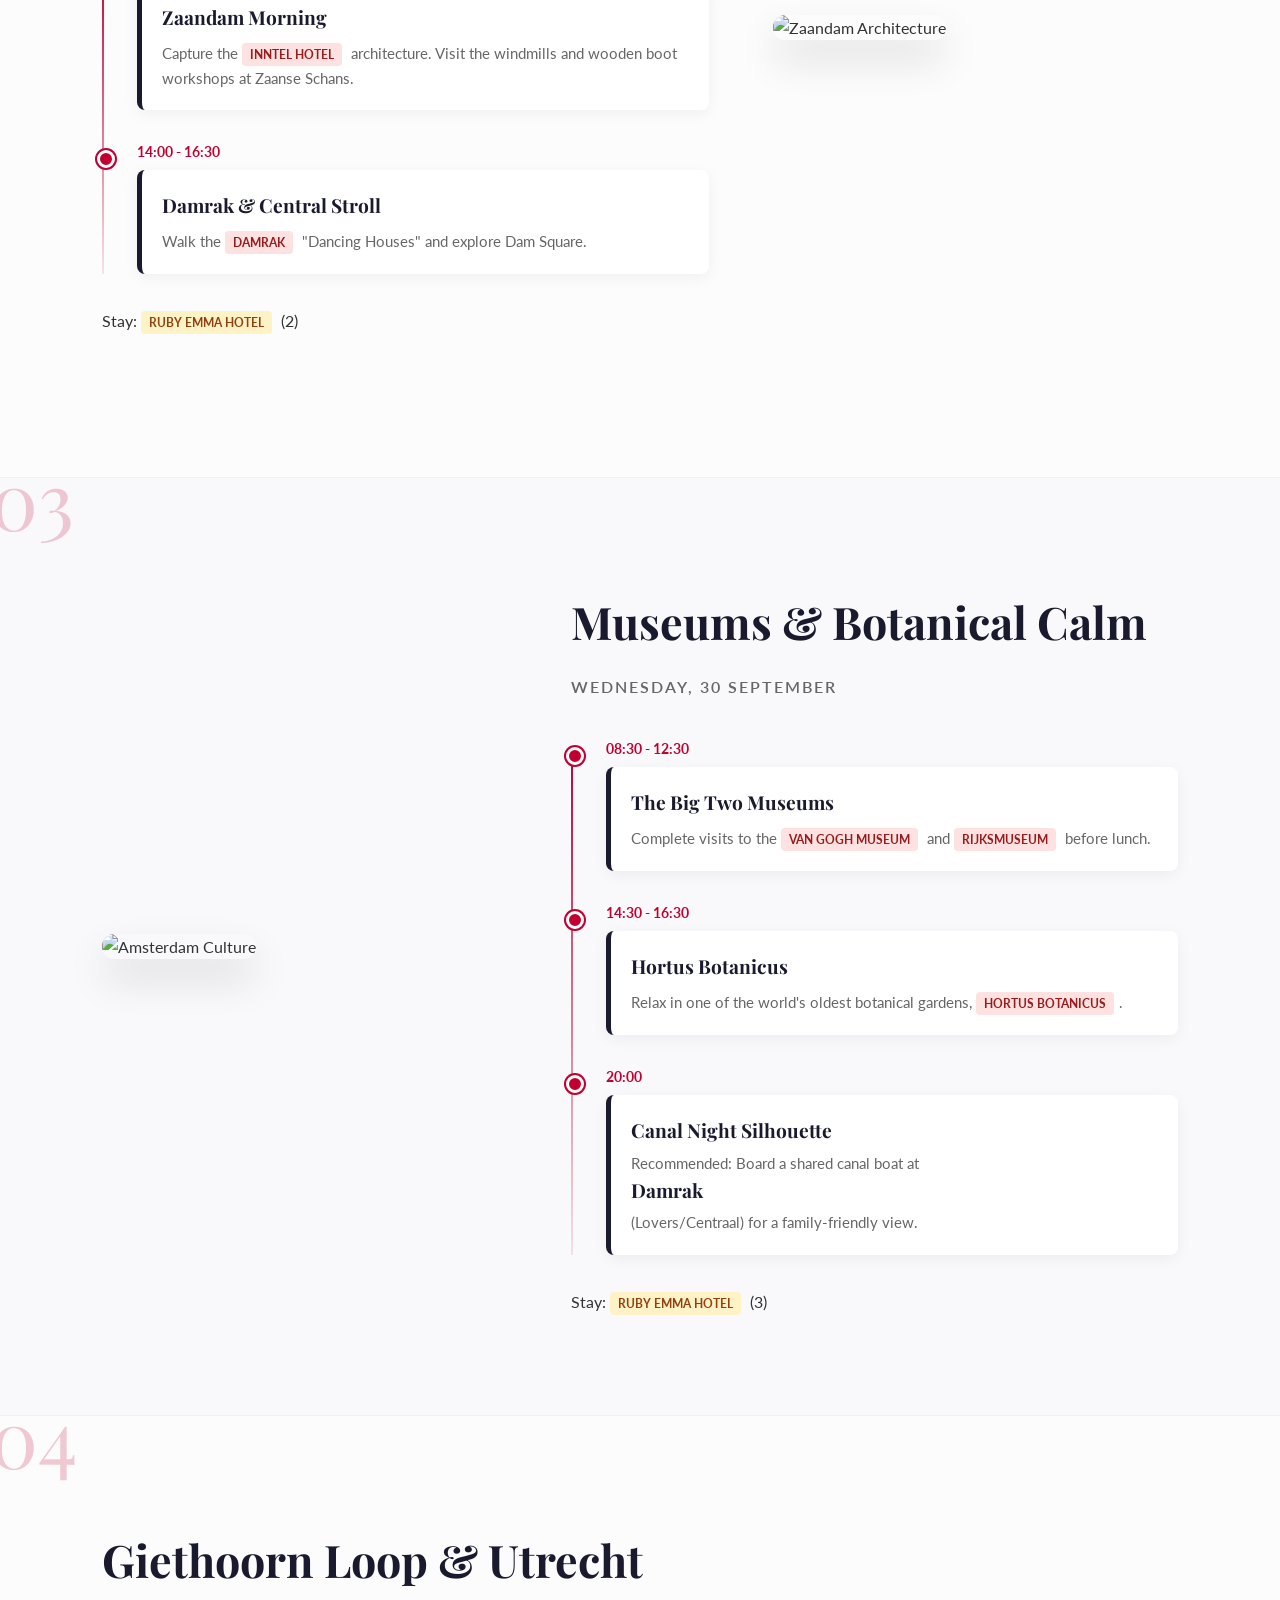
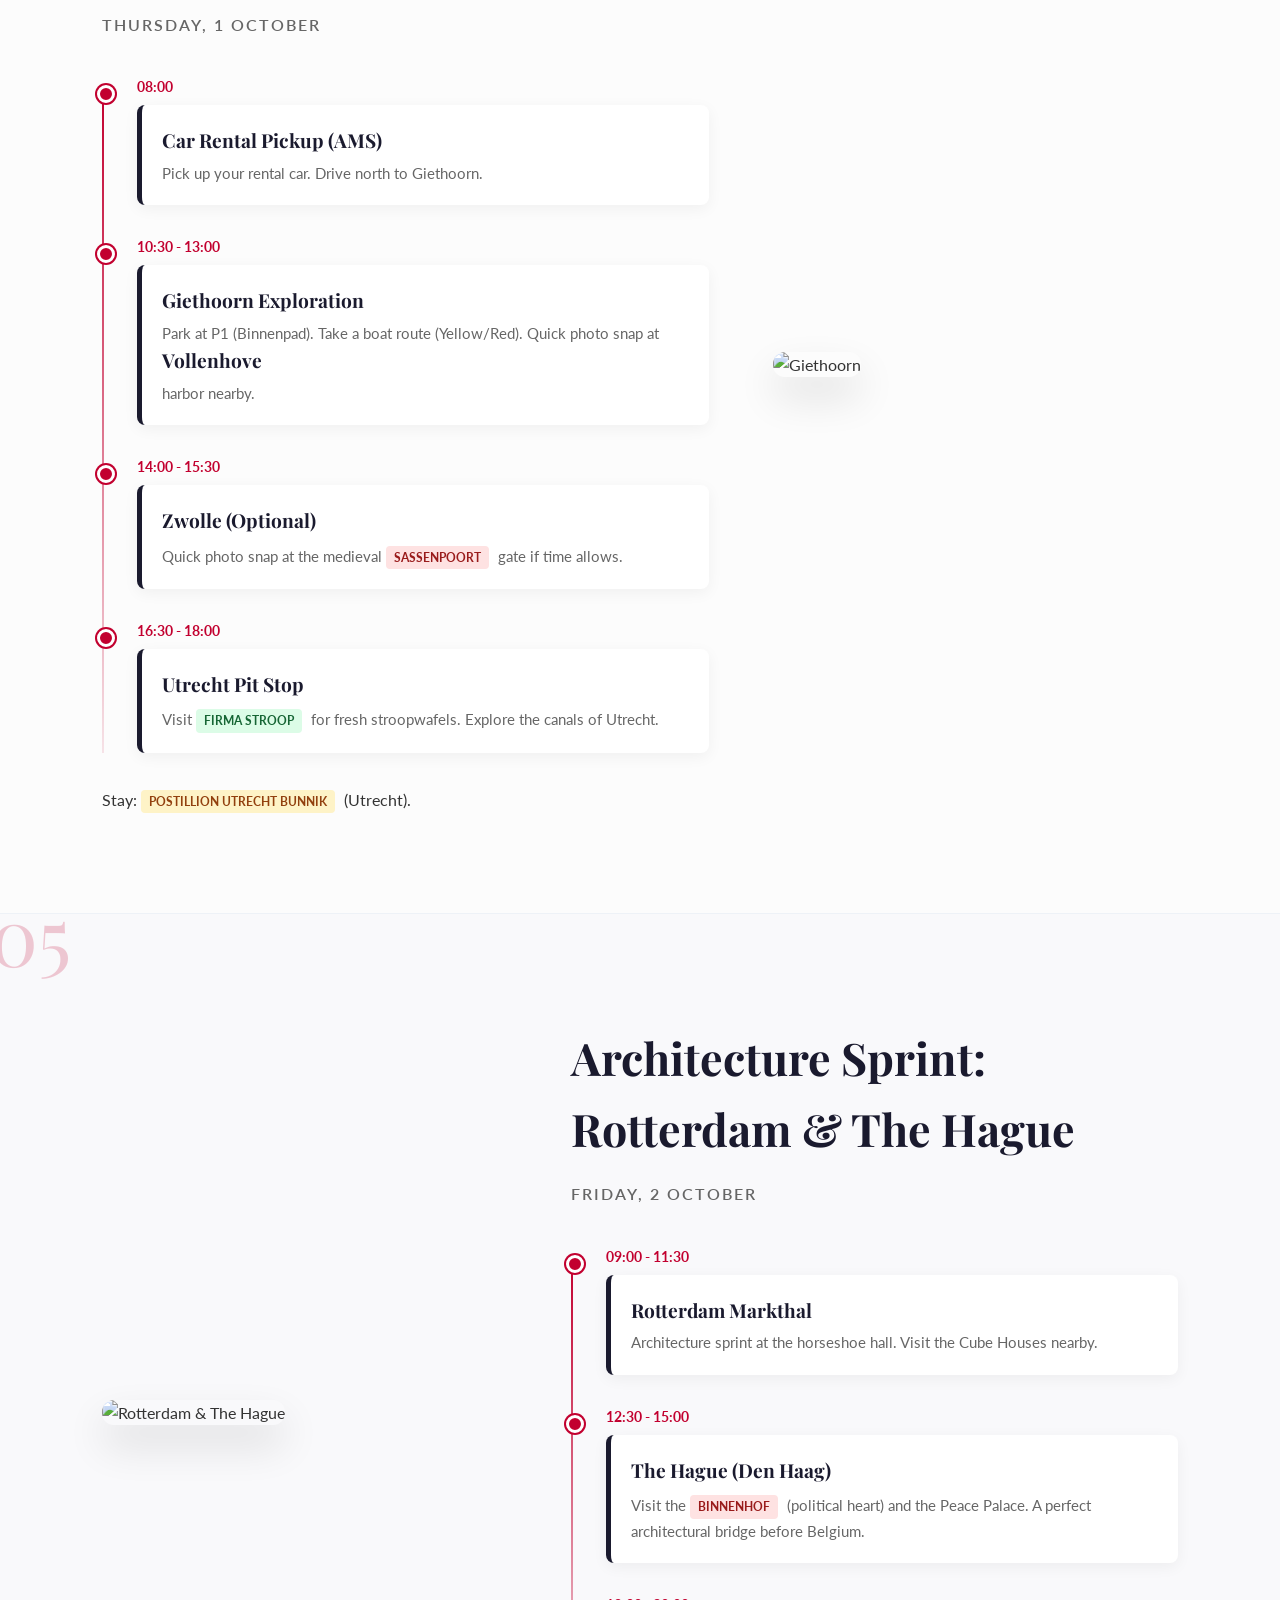
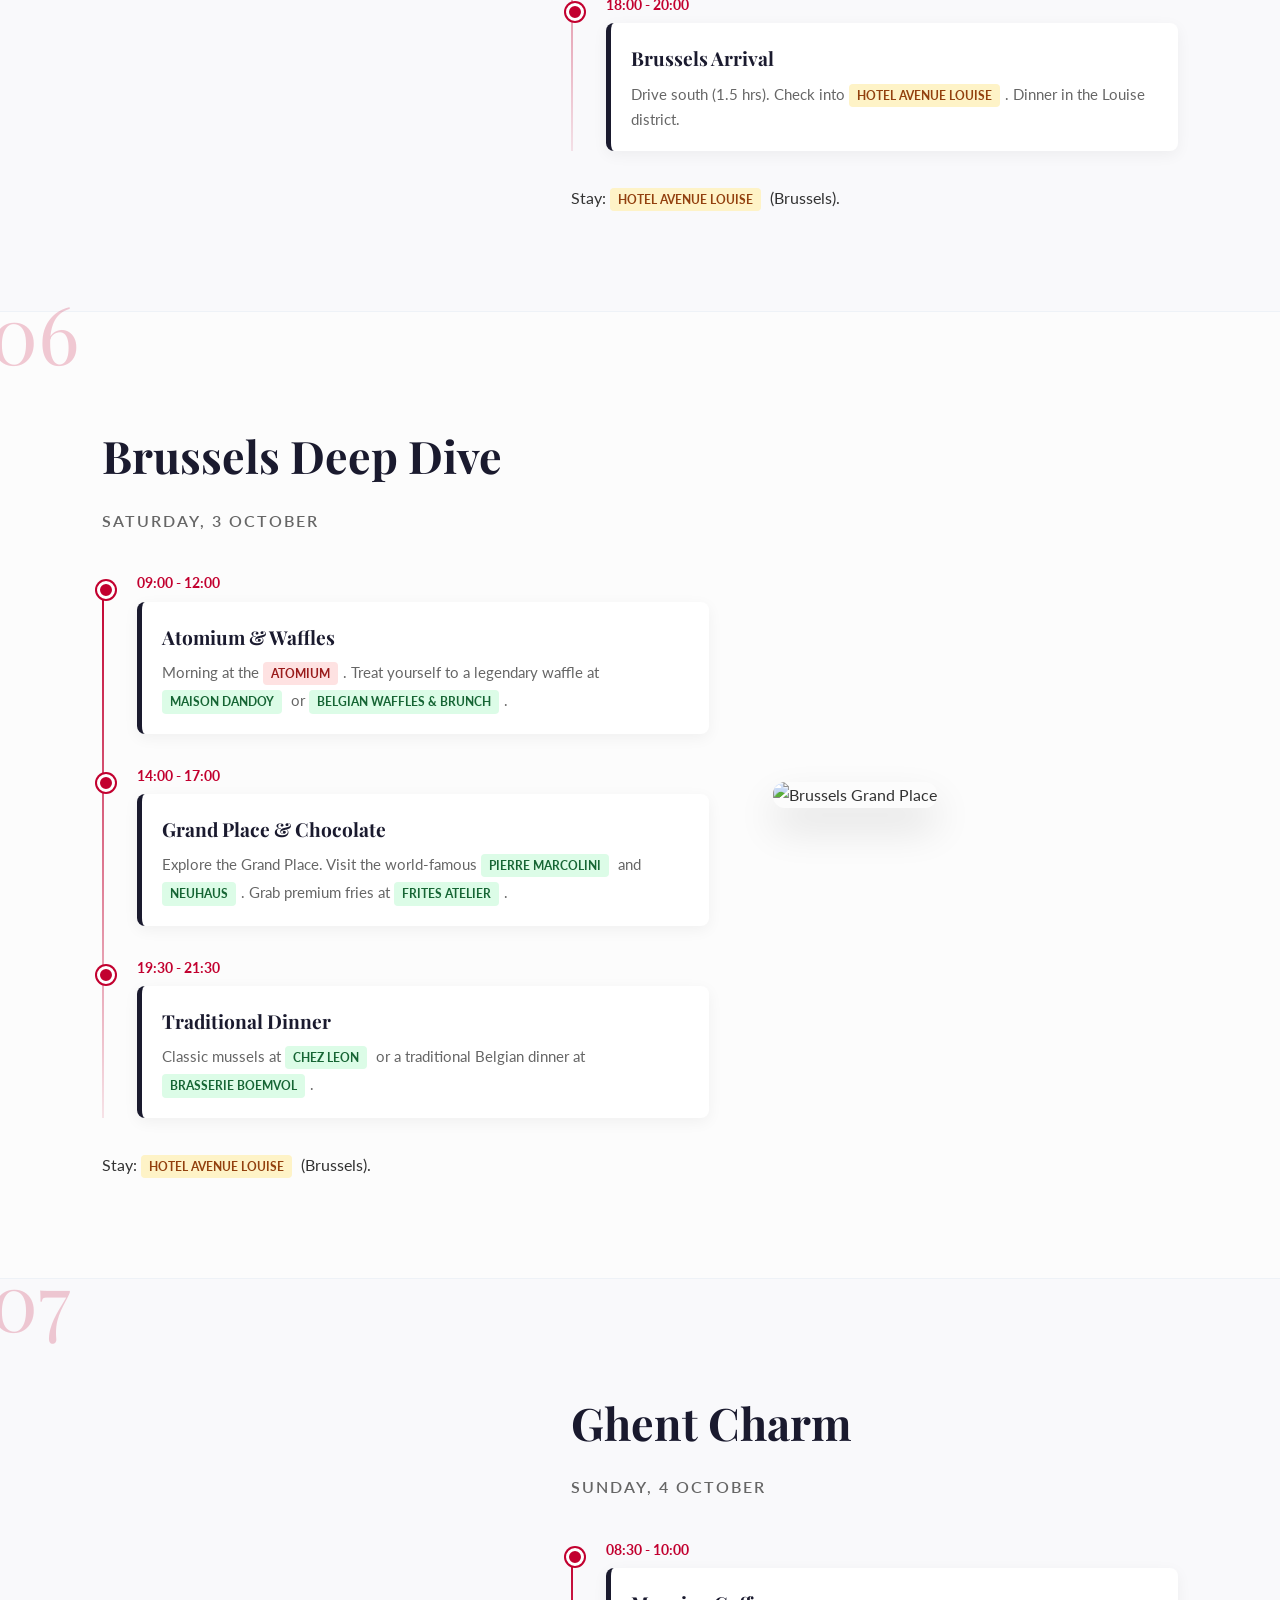
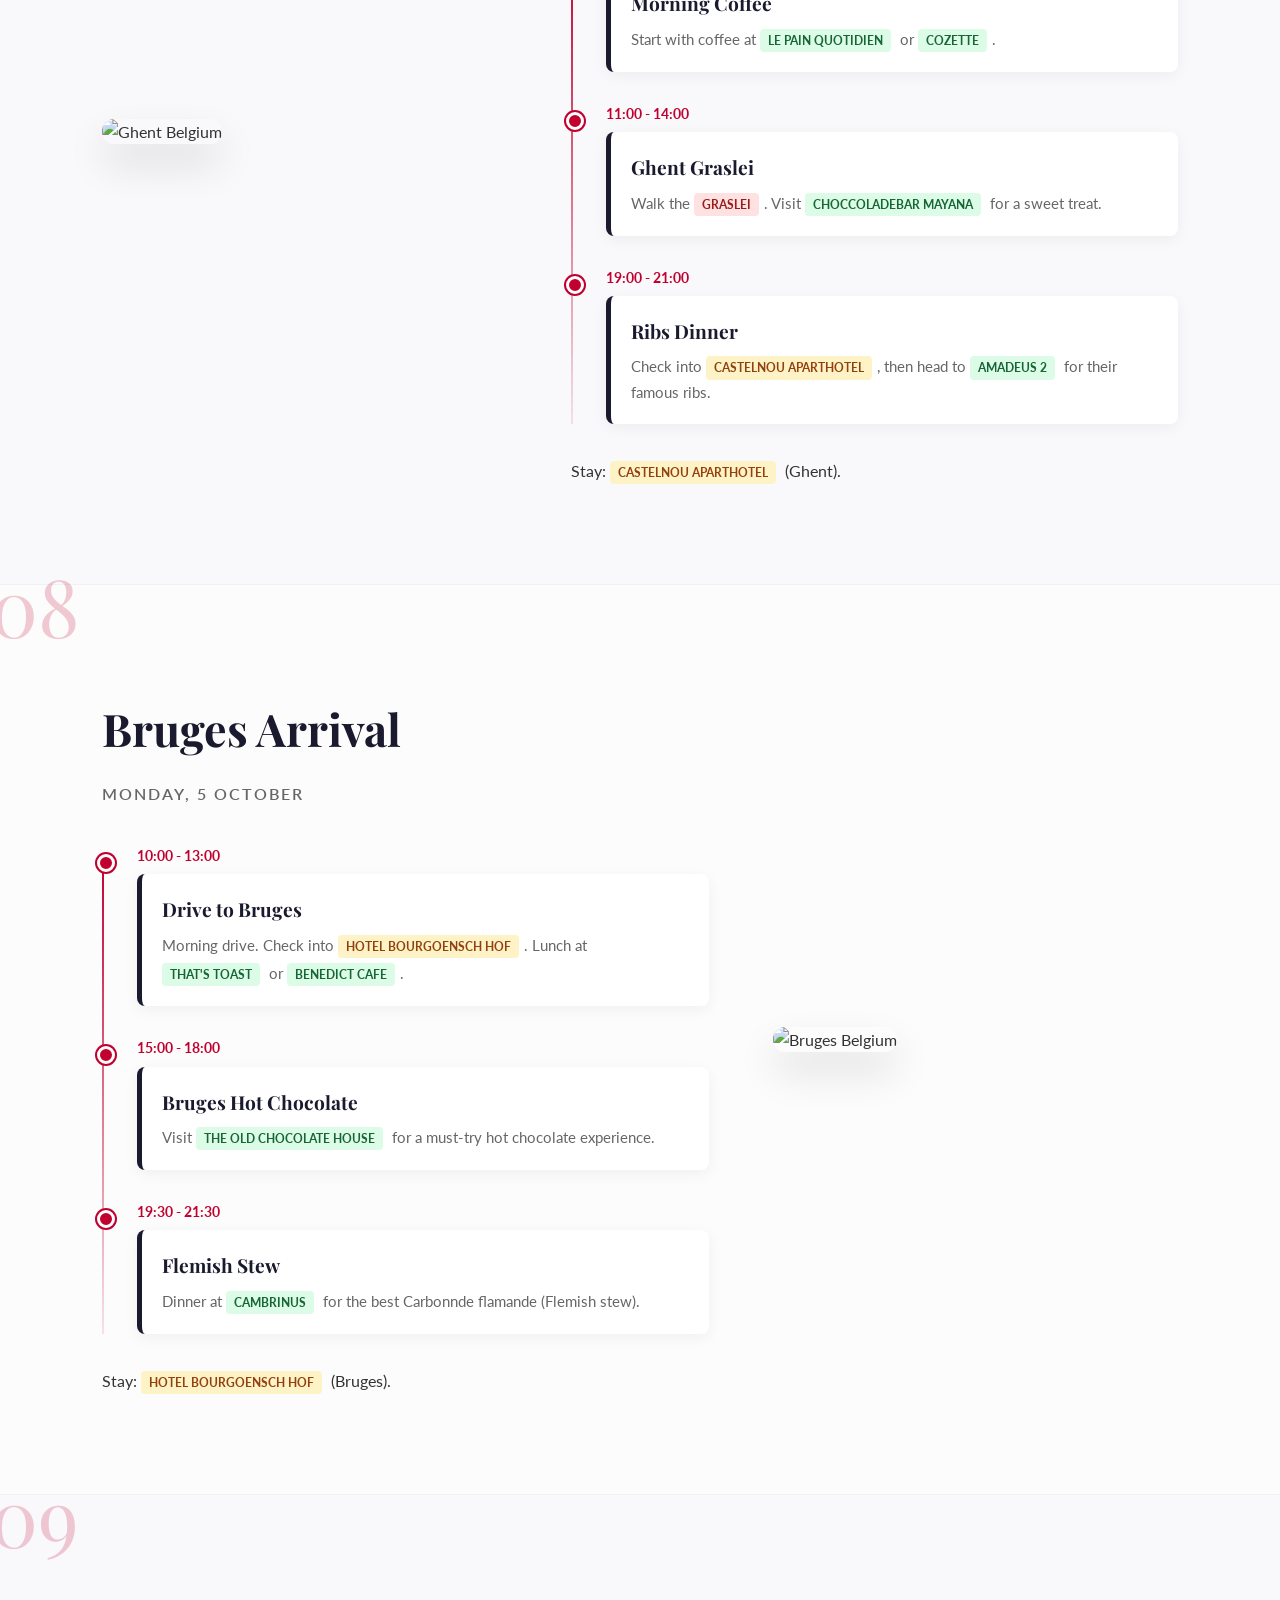
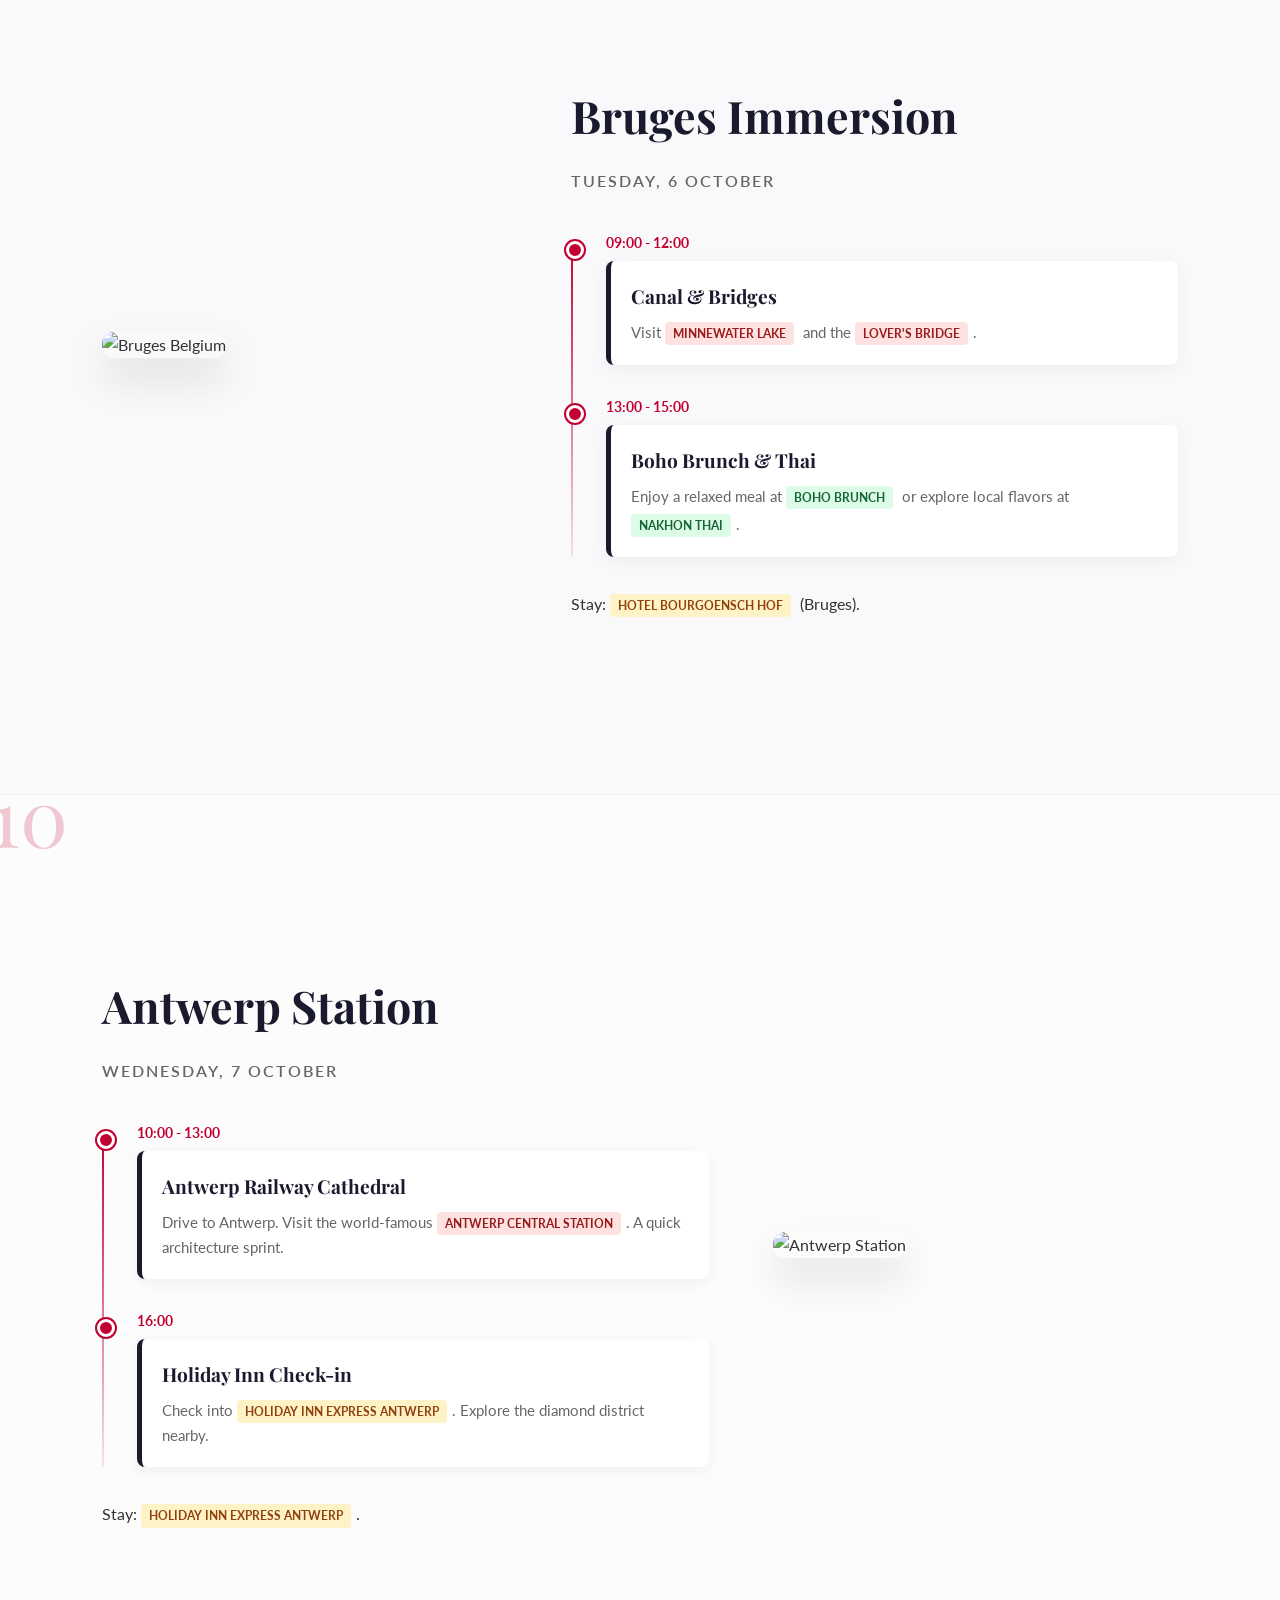
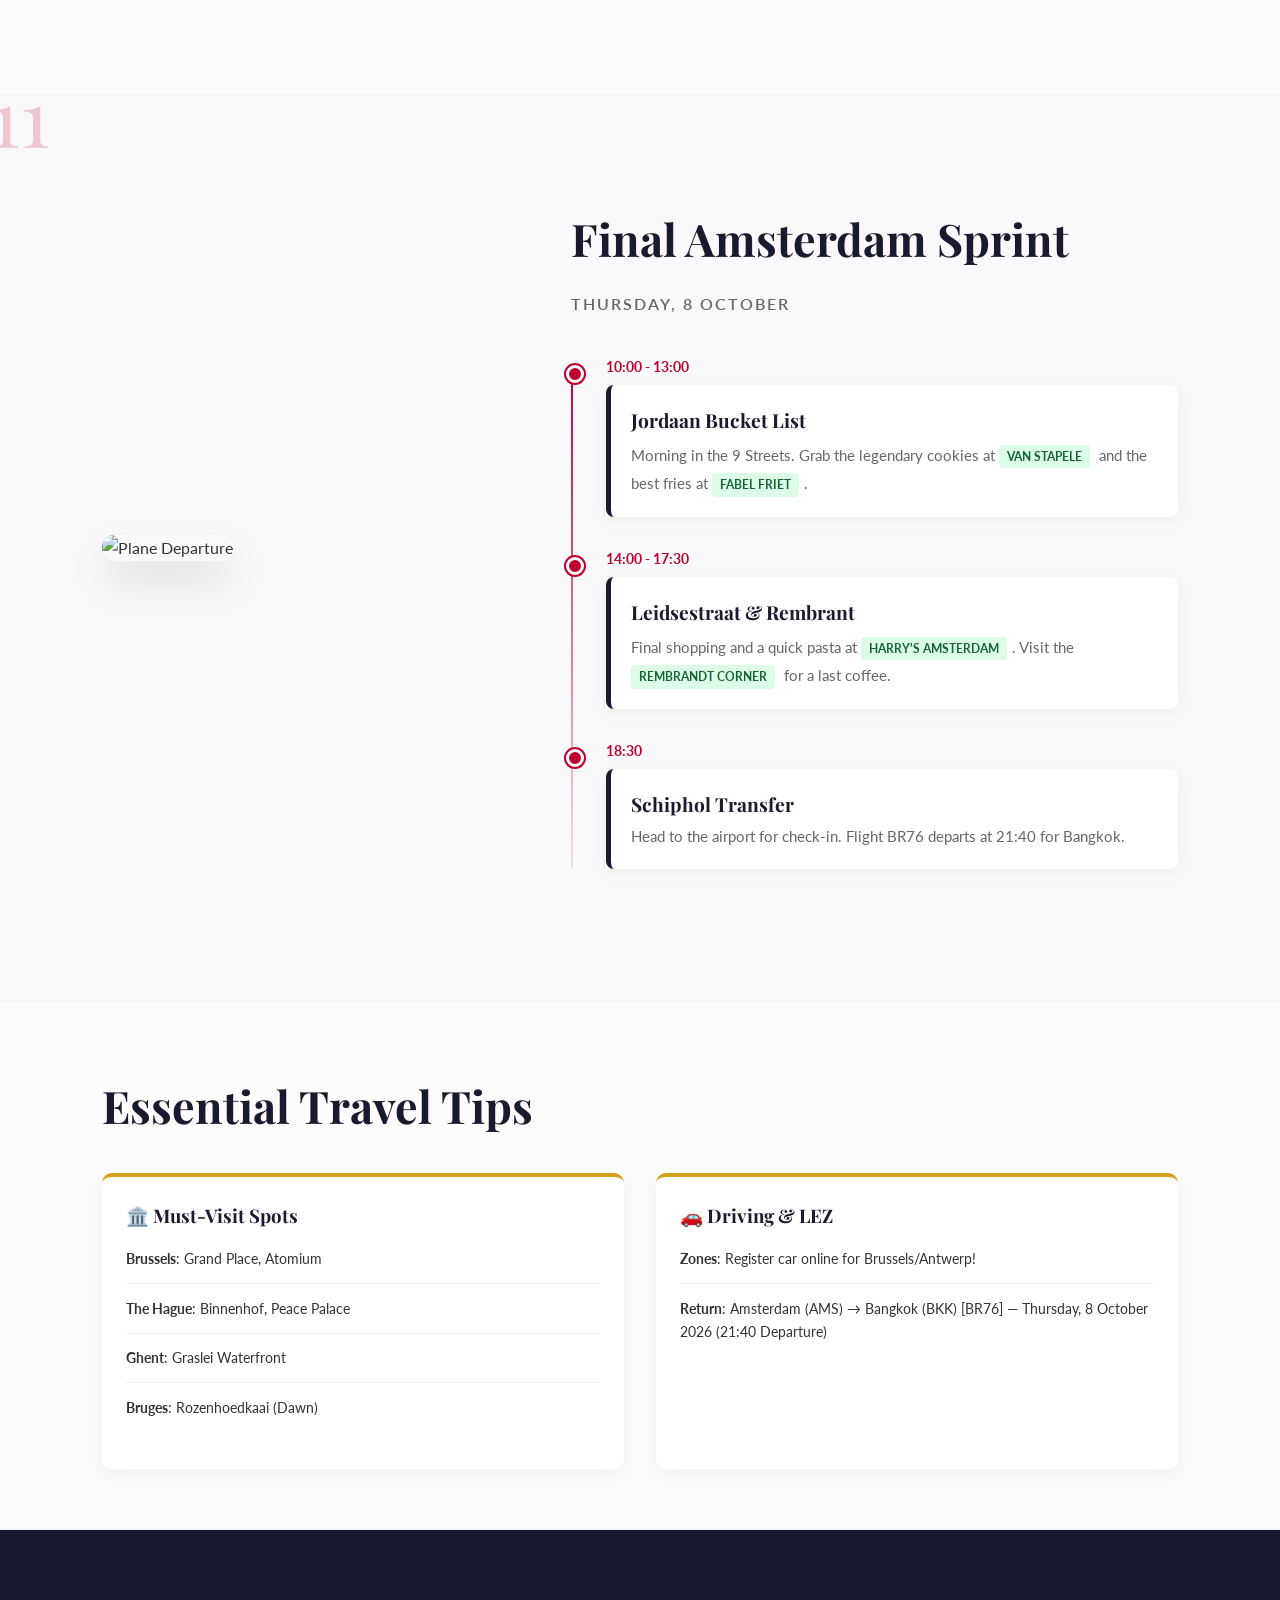
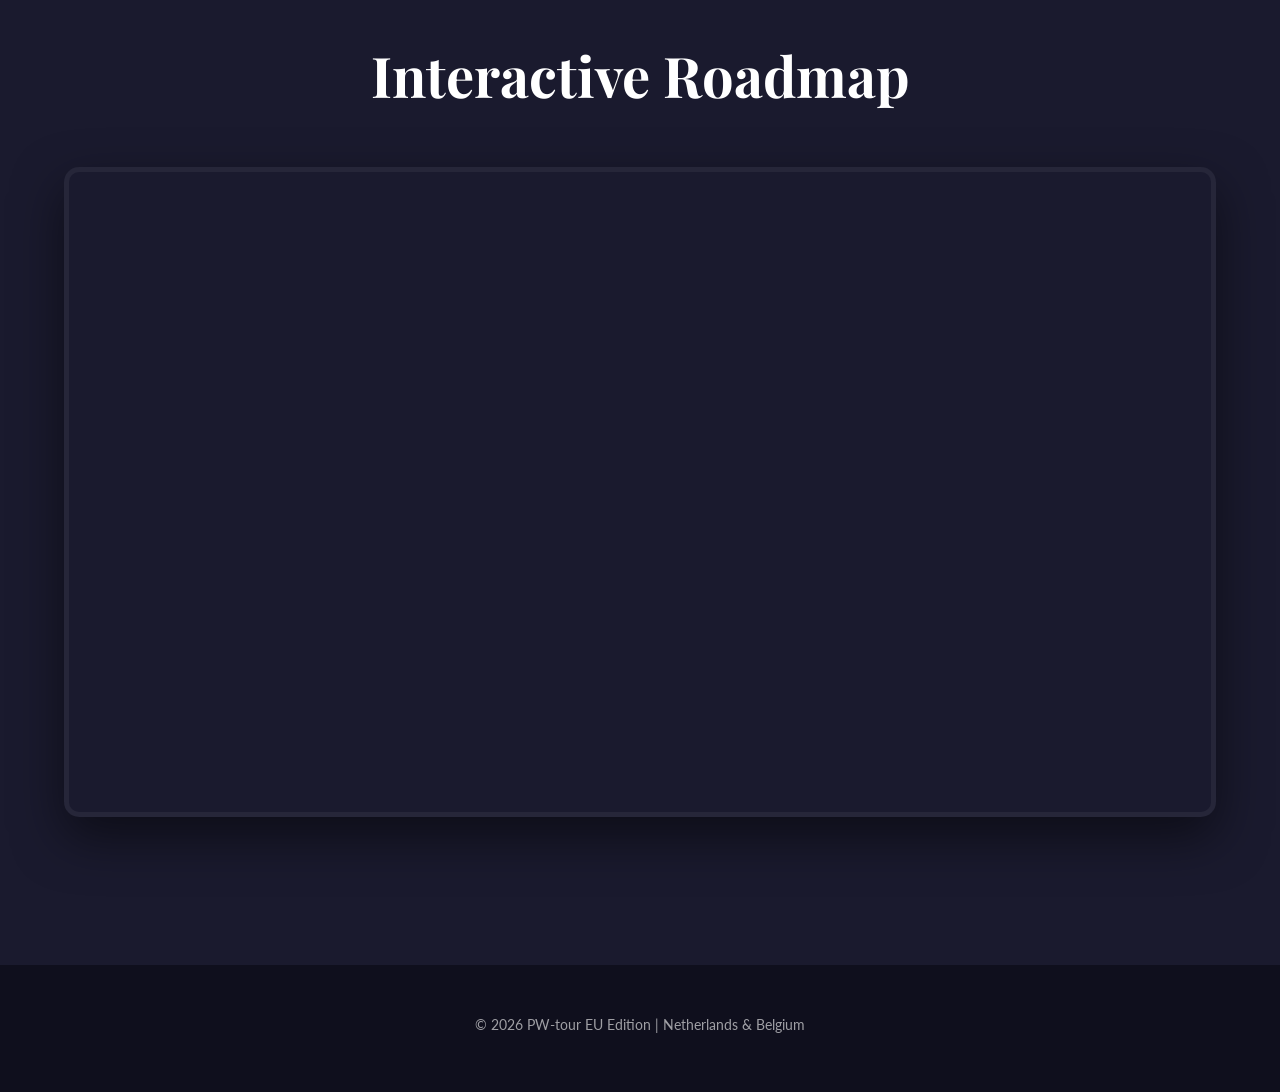
==== commit 95415456: "Finalise Netherlands & Belgium Tour itinerary_v5" ====
--- a/index.html
+++ b/index.html
@@ -219,7 +219,7 @@
                     </div>
                 </div>
             </div>
-            <p>Stay: <span class="badge badge-hotel">Hotel De Roode Schuur</span> (Nijkerk).</p>
+            <p>Stay: <span class="badge badge-hotel">Postillion Utrecht Bunnik</span> (Utrecht).</p>
         </div>
         <div class="day-hero-image">
             <img src="./images/giethoorn.jpeg" alt="Giethoorn">
@@ -275,14 +275,21 @@
                     <div class="time">09:00 - 12:00</div>
                     <div class="activity">
                         <strong>Atomium & Waffles</strong>
-                        <p>Morning at the <span class="badge badge-attraction">Atomium</span>. Treat yourself to a legendary waffle at <span class="badge badge-food">Maison Dandoy</span>.</p>
+                        <p>Morning at the <span class="badge badge-attraction">Atomium</span>. Treat yourself to a legendary waffle at <span class="badge badge-food">Maison Dandoy</span> or <span class="badge badge-food">Belgian Waffles & Brunch</span>.</p>
                     </div>
                 </div>
                 <div class="time-slot">
                     <div class="time">14:00 - 17:00</div>
                     <div class="activity">
-                        <strong>Grand Place & Frites</strong>
-                        <p>Explore the historic Grand Place. Quick stop at <span class="badge badge-food">Frites Atelier</span> for the best Belgian fries.</p>
+                        <strong>Grand Place & Chocolate</strong>
+                        <p>Explore the Grand Place. Visit the world-famous <span class="badge badge-food">Pierre Marcolini</span> and <span class="badge badge-food">Neuhaus</span>. Grab premium fries at <span class="badge badge-food">Frites Atelier</span>.</p>
+                    </div>
+                </div>
+                <div class="time-slot">
+                    <div class="time">19:30 - 21:30</div>
+                    <div class="activity">
+                        <strong>Traditional Dinner</strong>
+                        <p>Classic mussels at <span class="badge badge-food">Chez Leon</span> or a traditional Belgian dinner at <span class="badge badge-food">Brasserie Boemvol</span>.</p>
                     </div>
                 </div>
             </div>
@@ -302,17 +309,24 @@
 
             <div class="timeline">
                 <div class="time-slot">
-                    <div class="time">10:00 - 14:00</div>
+                    <div class="time">08:30 - 10:00</div>
+                    <div class="activity">
+                        <strong>Morning Coffee</strong>
+                        <p>Start with coffee at <span class="badge badge-food">Le Pain Quotidien</span> or <span class="badge badge-food">Cozette</span>.</p>
+                    </div>
+                </div>
+                <div class="time-slot">
+                    <div class="time">11:00 - 14:00</div>
                     <div class="activity">
                         <strong>Ghent Graslei</strong>
-                        <p>Drive to Ghent. Walk the <span class="badge badge-attraction">Graslei</span> waterfront and capture the reflections of the historic guildhalls.</p>
-                    </div>
-                </div>
-                <div class="time-slot">
-                    <div class="time">16:00</div>
-                    <div class="activity">
-                        <strong>Castelnou Check-in</strong>
-                        <p>Check into <span class="badge badge-hotel">Castelnou Aparthotel</span>. Evening at leisure in Ghent's medieval streets.</p>
+                        <p>Walk the <span class="badge badge-attraction">Graslei</span>. Visit <span class="badge badge-food">Choccoladebar Mayana</span> for a sweet treat.</p>
+                    </div>
+                </div>
+                <div class="time-slot">
+                    <div class="time">19:00 - 21:00</div>
+                    <div class="activity">
+                        <strong>Ribs Dinner</strong>
+                        <p>Check into <span class="badge badge-hotel">Castelnou Aparthotel</span>, then head to <span class="badge badge-food">Amadeus 2</span> for their famous ribs.</p>
                     </div>
                 </div>
             </div>
@@ -335,7 +349,7 @@
                     <div class="time">10:00 - 13:00</div>
                     <div class="activity">
                         <strong>Drive to Bruges</strong>
-                        <p>Morning drive to the medieval crown jewel. Check into <span class="badge badge-hotel">Hotel Bourgoensch Hof</span>, located right on the water.</p>
+                        <p>Morning drive. Check into <span class="badge badge-hotel">Hotel Bourgoensch Hof</span>. Lunch at <span class="badge badge-food">That's Toast</span> or <span class="badge badge-food">Benedict Cafe</span>.</p>
                     </div>
                 </div>
                 <div class="time-slot">
@@ -343,6 +357,13 @@
                     <div class="activity">
                         <strong>Bruges Hot Chocolate</strong>
                         <p>Visit <span class="badge badge-food">The Old Chocolate House</span> for a must-try hot chocolate experience.</p>
+                    </div>
+                </div>
+                <div class="time-slot">
+                    <div class="time">19:30 - 21:30</div>
+                    <div class="activity">
+                        <strong>Flemish Stew</strong>
+                        <p>Dinner at <span class="badge badge-food">Cambrinus</span> for the best Carbonnde flamande (Flemish stew).</p>
                     </div>
                 </div>
             </div>
@@ -365,14 +386,14 @@
                     <div class="time">09:00 - 12:00</div>
                     <div class="activity">
                         <strong>Canal & Bridges</strong>
-                        <p>Visit <span class="badge badge-attraction">Minnewater Lake</span> and the <span class="badge badge-attraction">Lover's Bridge</span>. A full day to soak in the atmosphere.</p>
+                        <p>Visit <span class="badge badge-attraction">Minnewater Lake</span> and the <span class="badge badge-attraction">Lover's Bridge</span>.</p>
                     </div>
                 </div>
                 <div class="time-slot">
                     <div class="time">13:00 - 15:00</div>
                     <div class="activity">
-                        <strong>Boho Brunch</strong>
-                        <p>Enjoy a relaxed meal at <span class="badge badge-food">Boho Brunch</span> or explore the local market square.</p>
+                        <strong>Boho Brunch & Thai</strong>
+                        <p>Enjoy a relaxed meal at <span class="badge badge-food">Boho Brunch</span> or explore local flavors at <span class="badge badge-food">Nakhon Thai</span>.</p>
                     </div>
                 </div>
             </div>
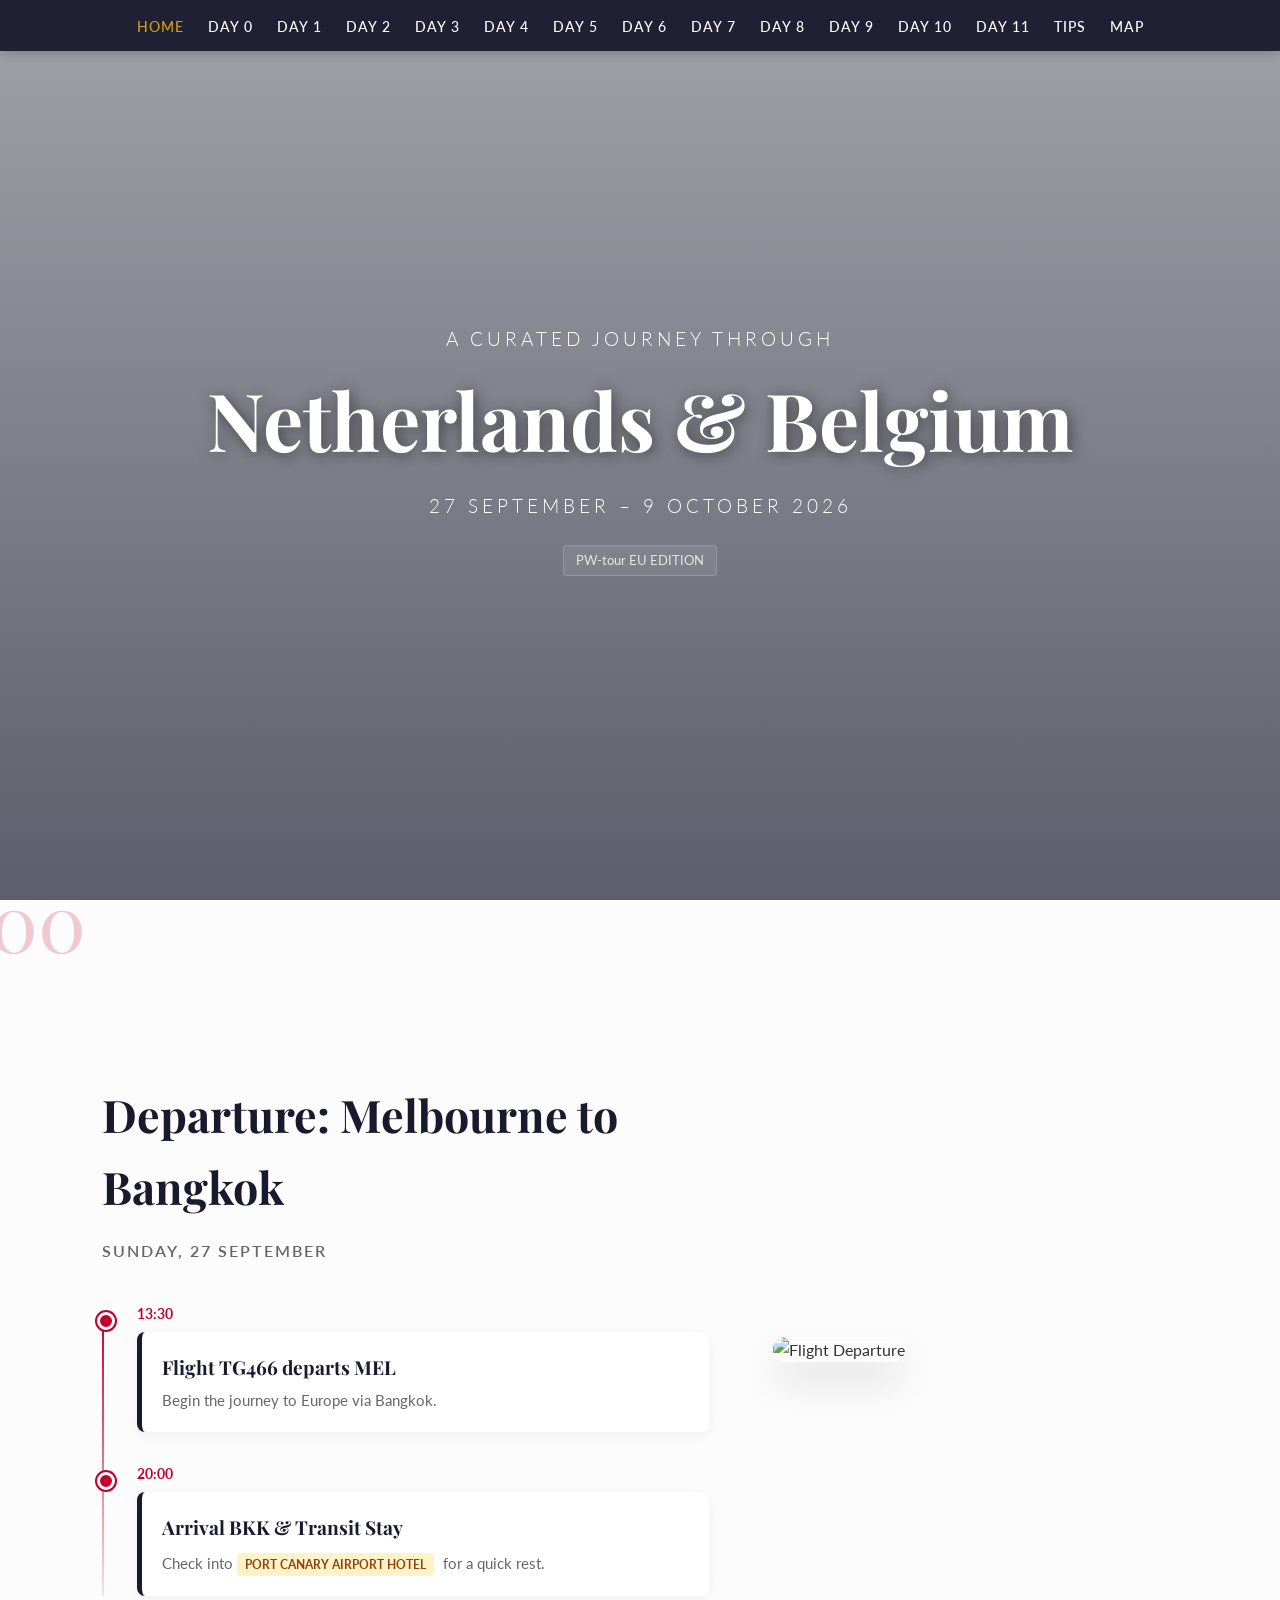
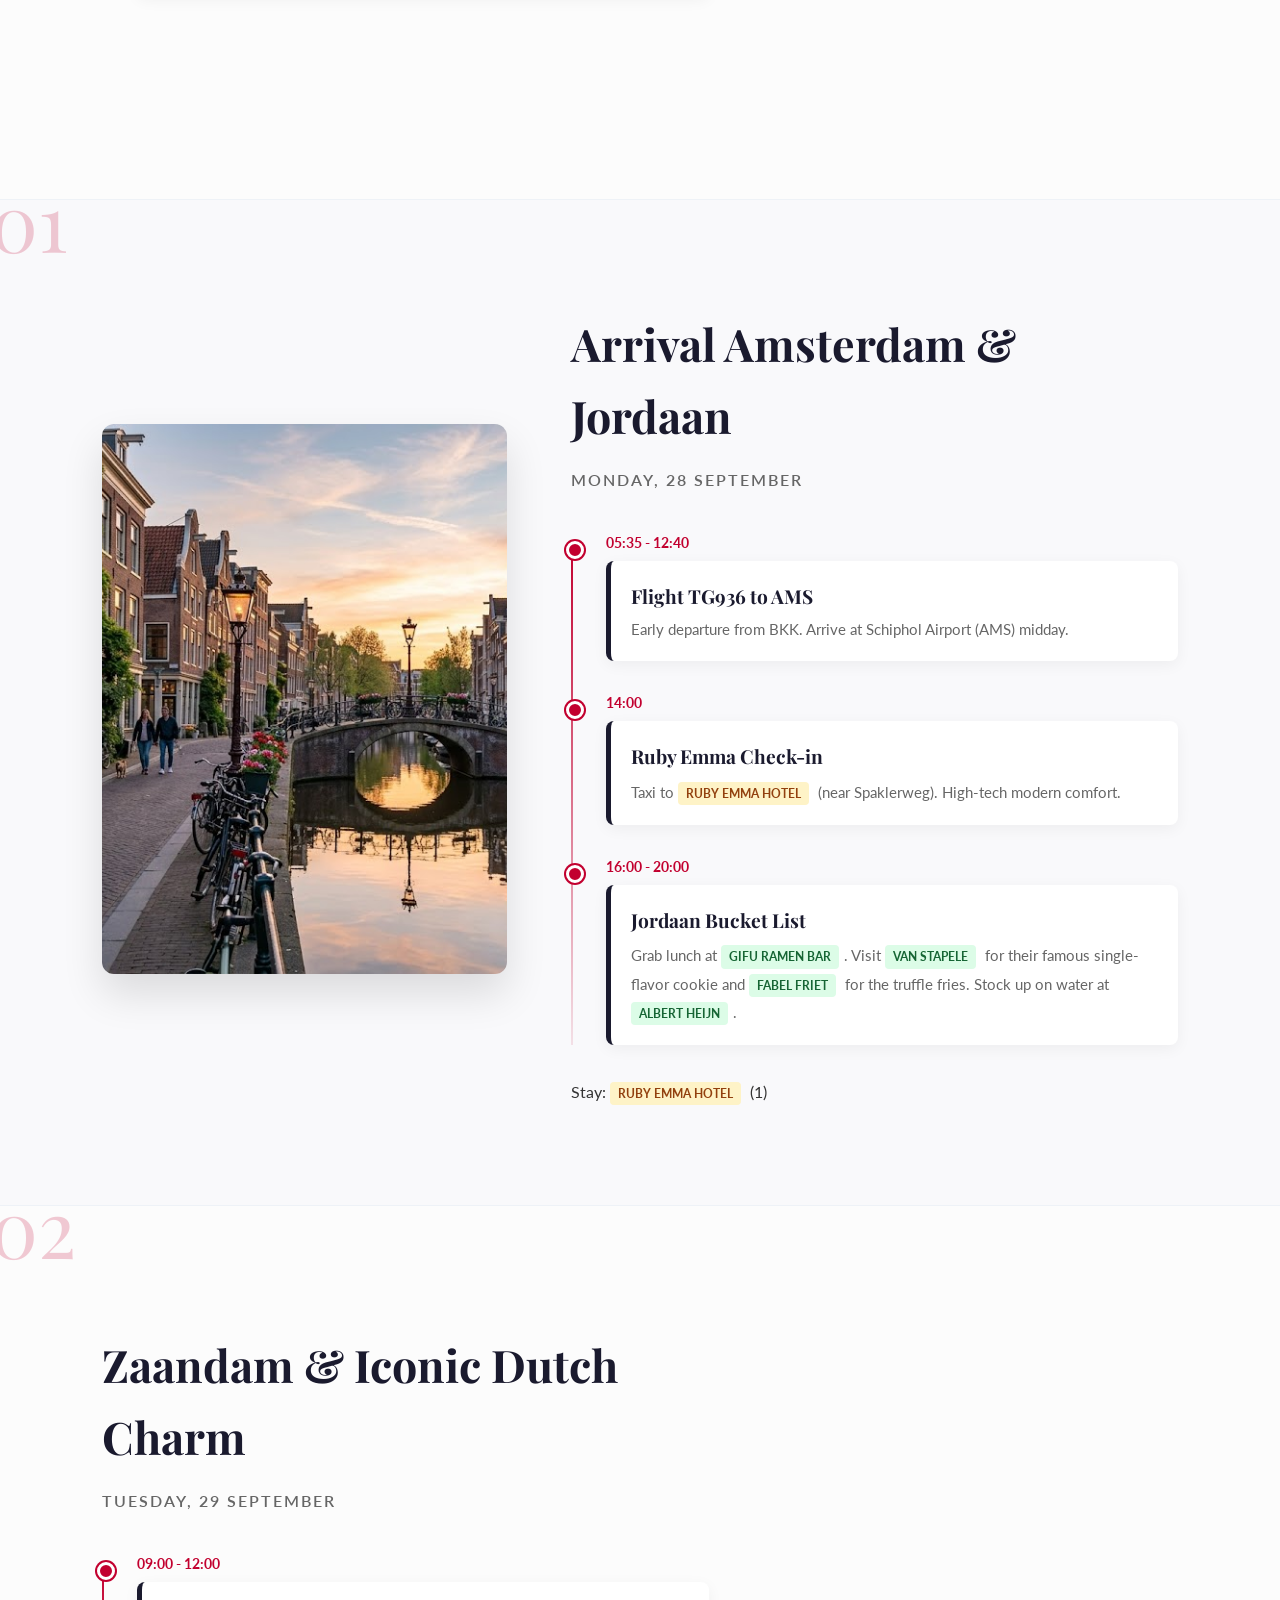
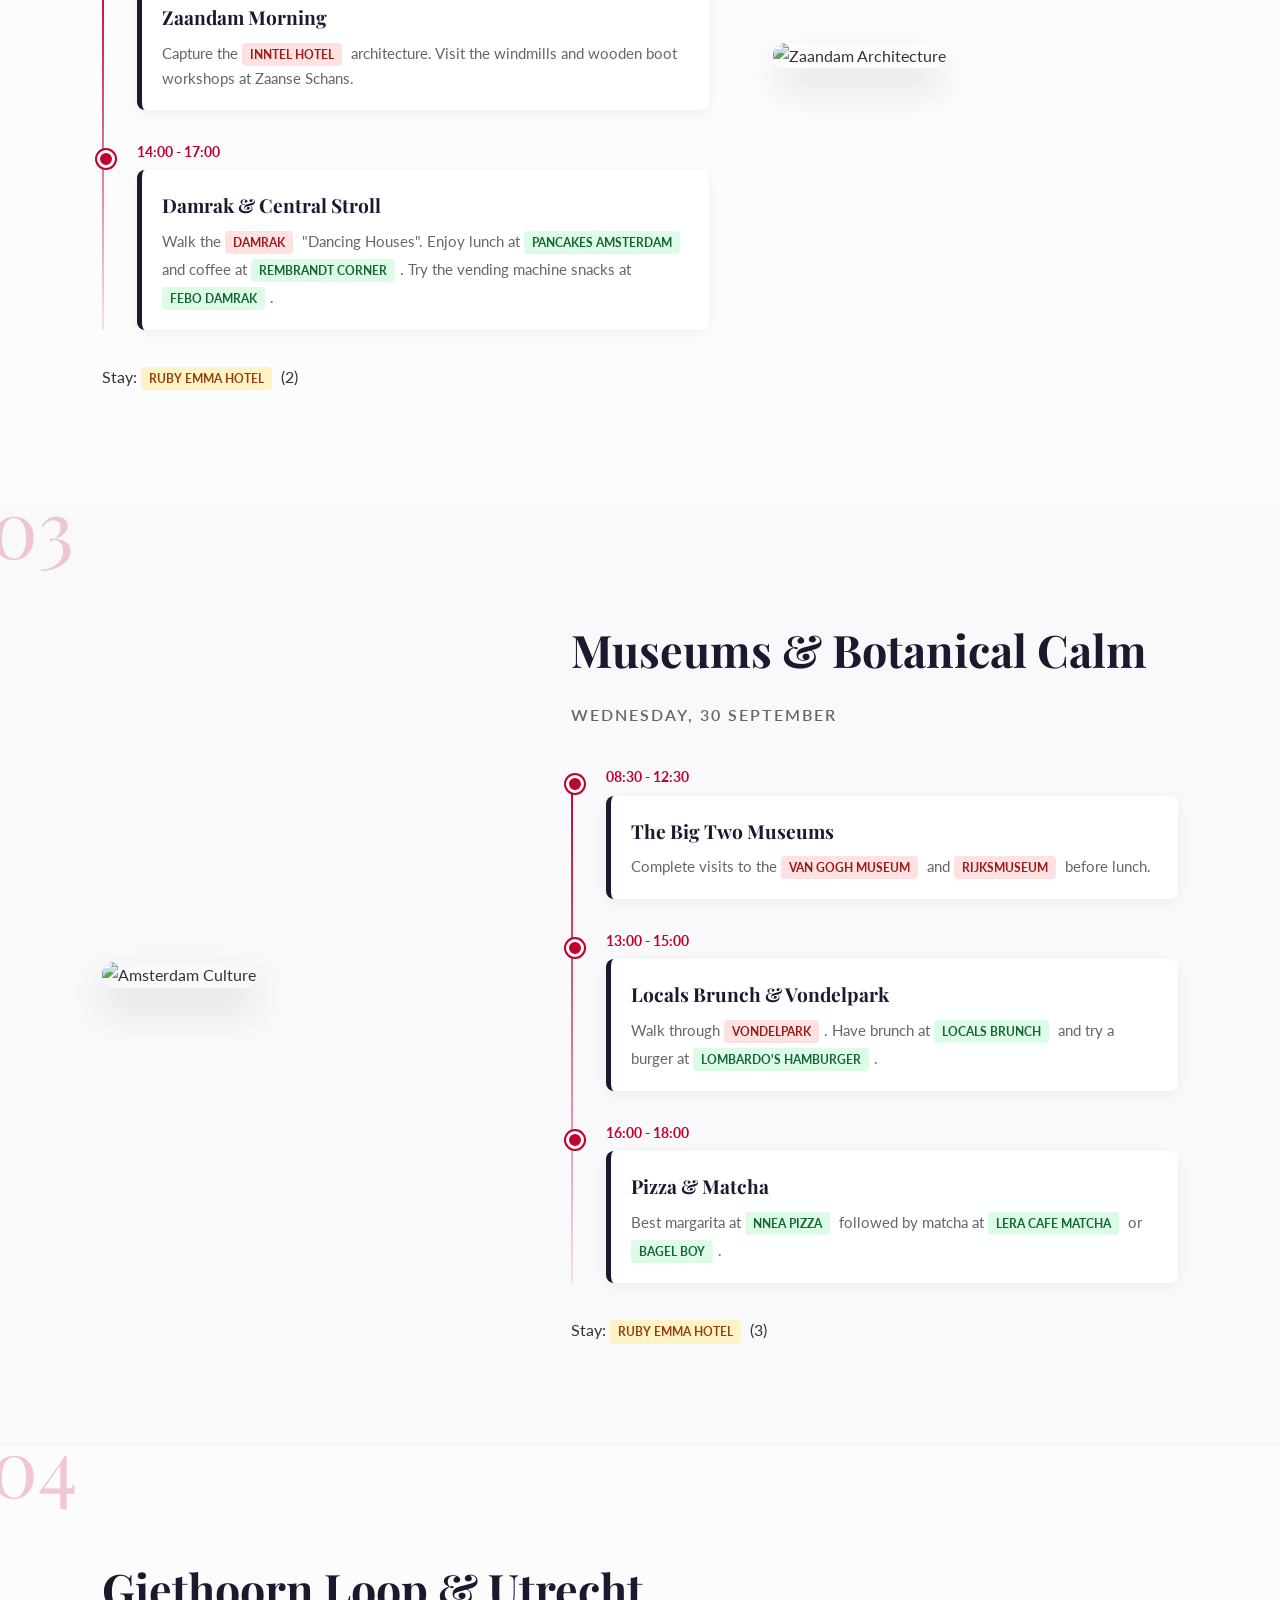
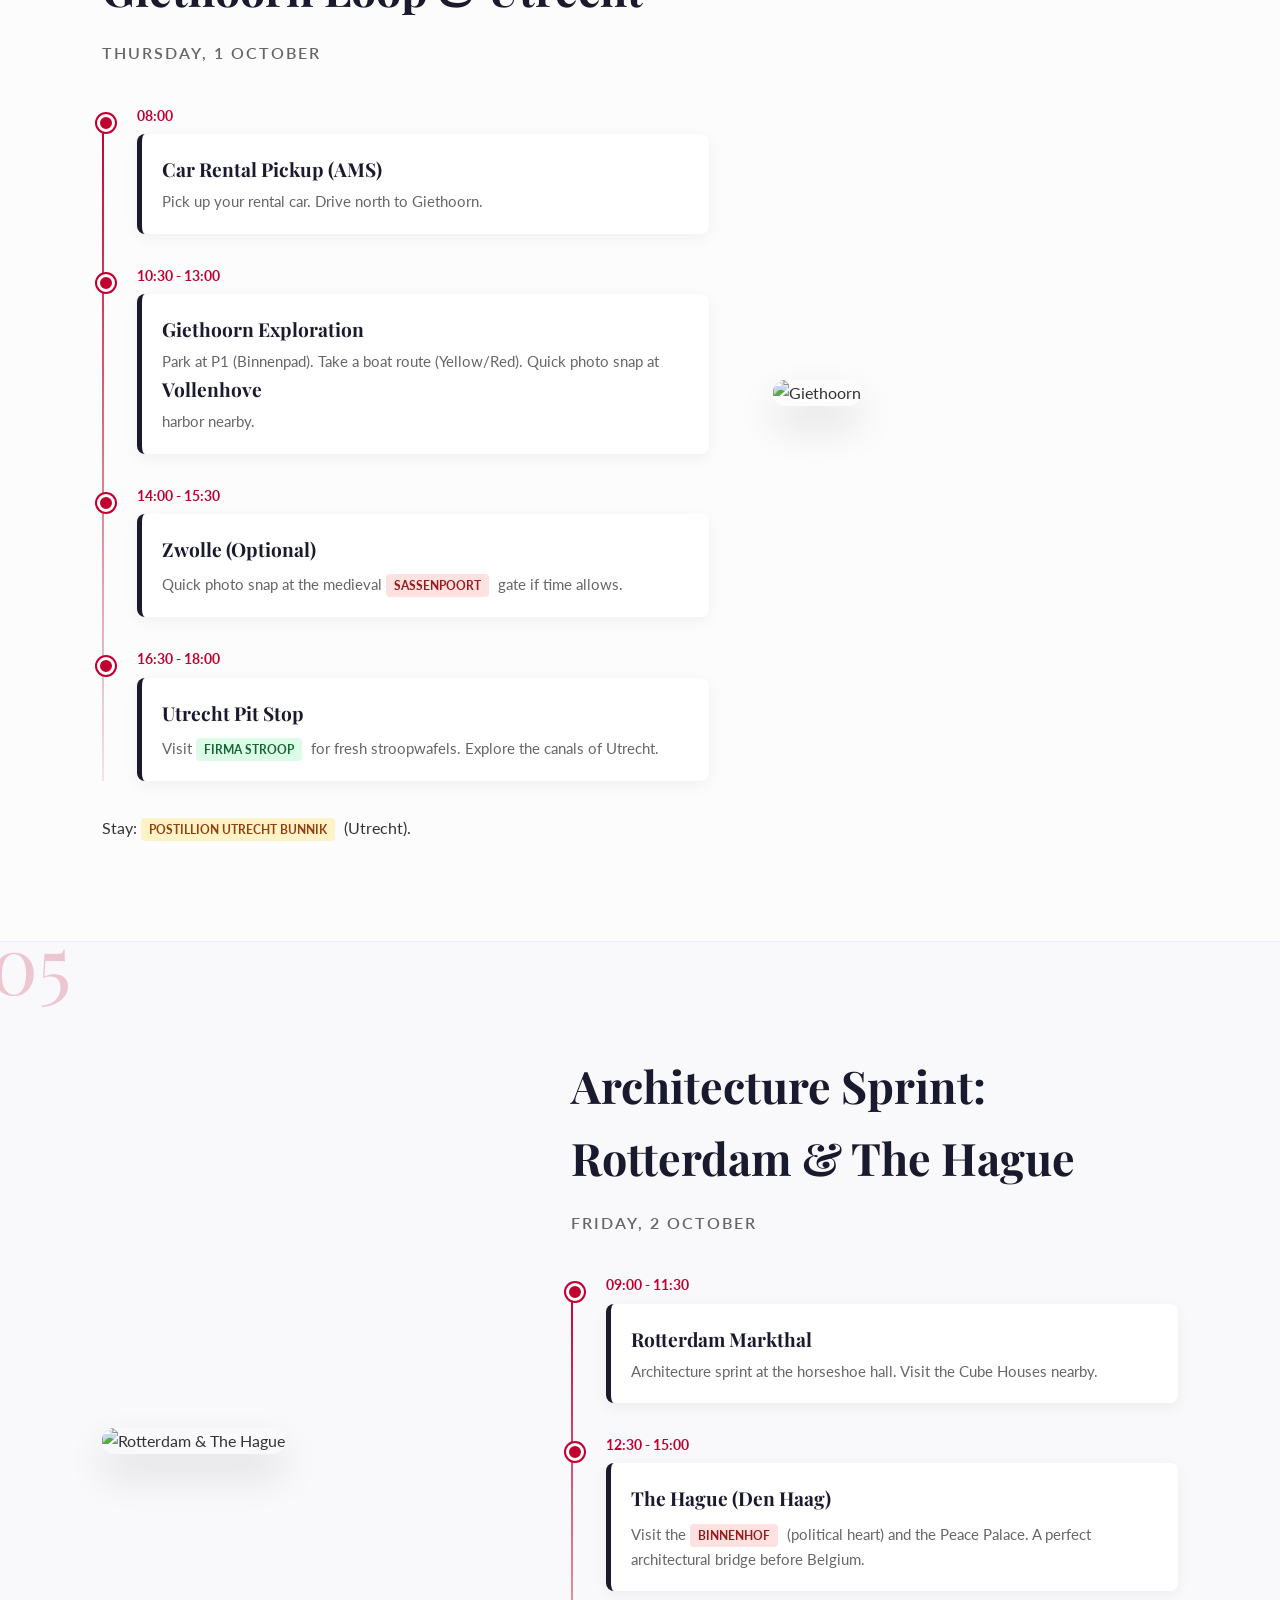
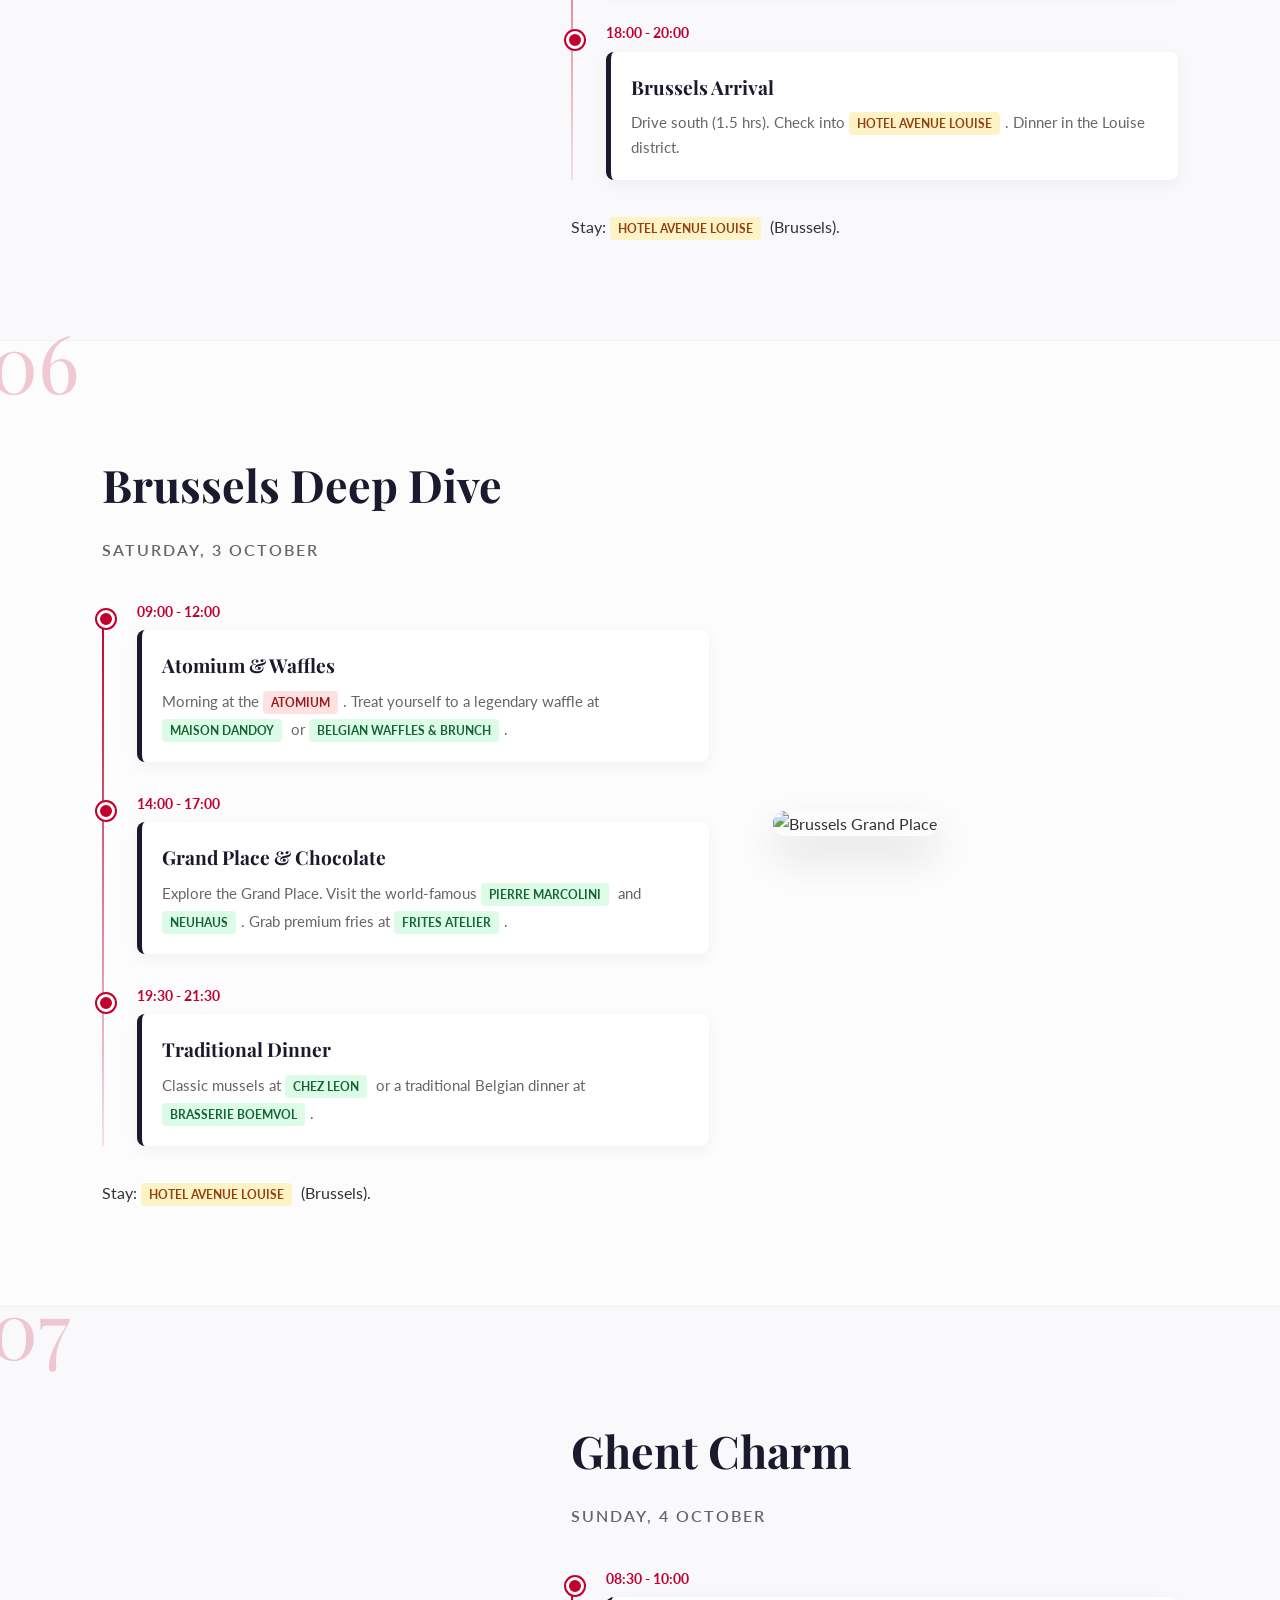
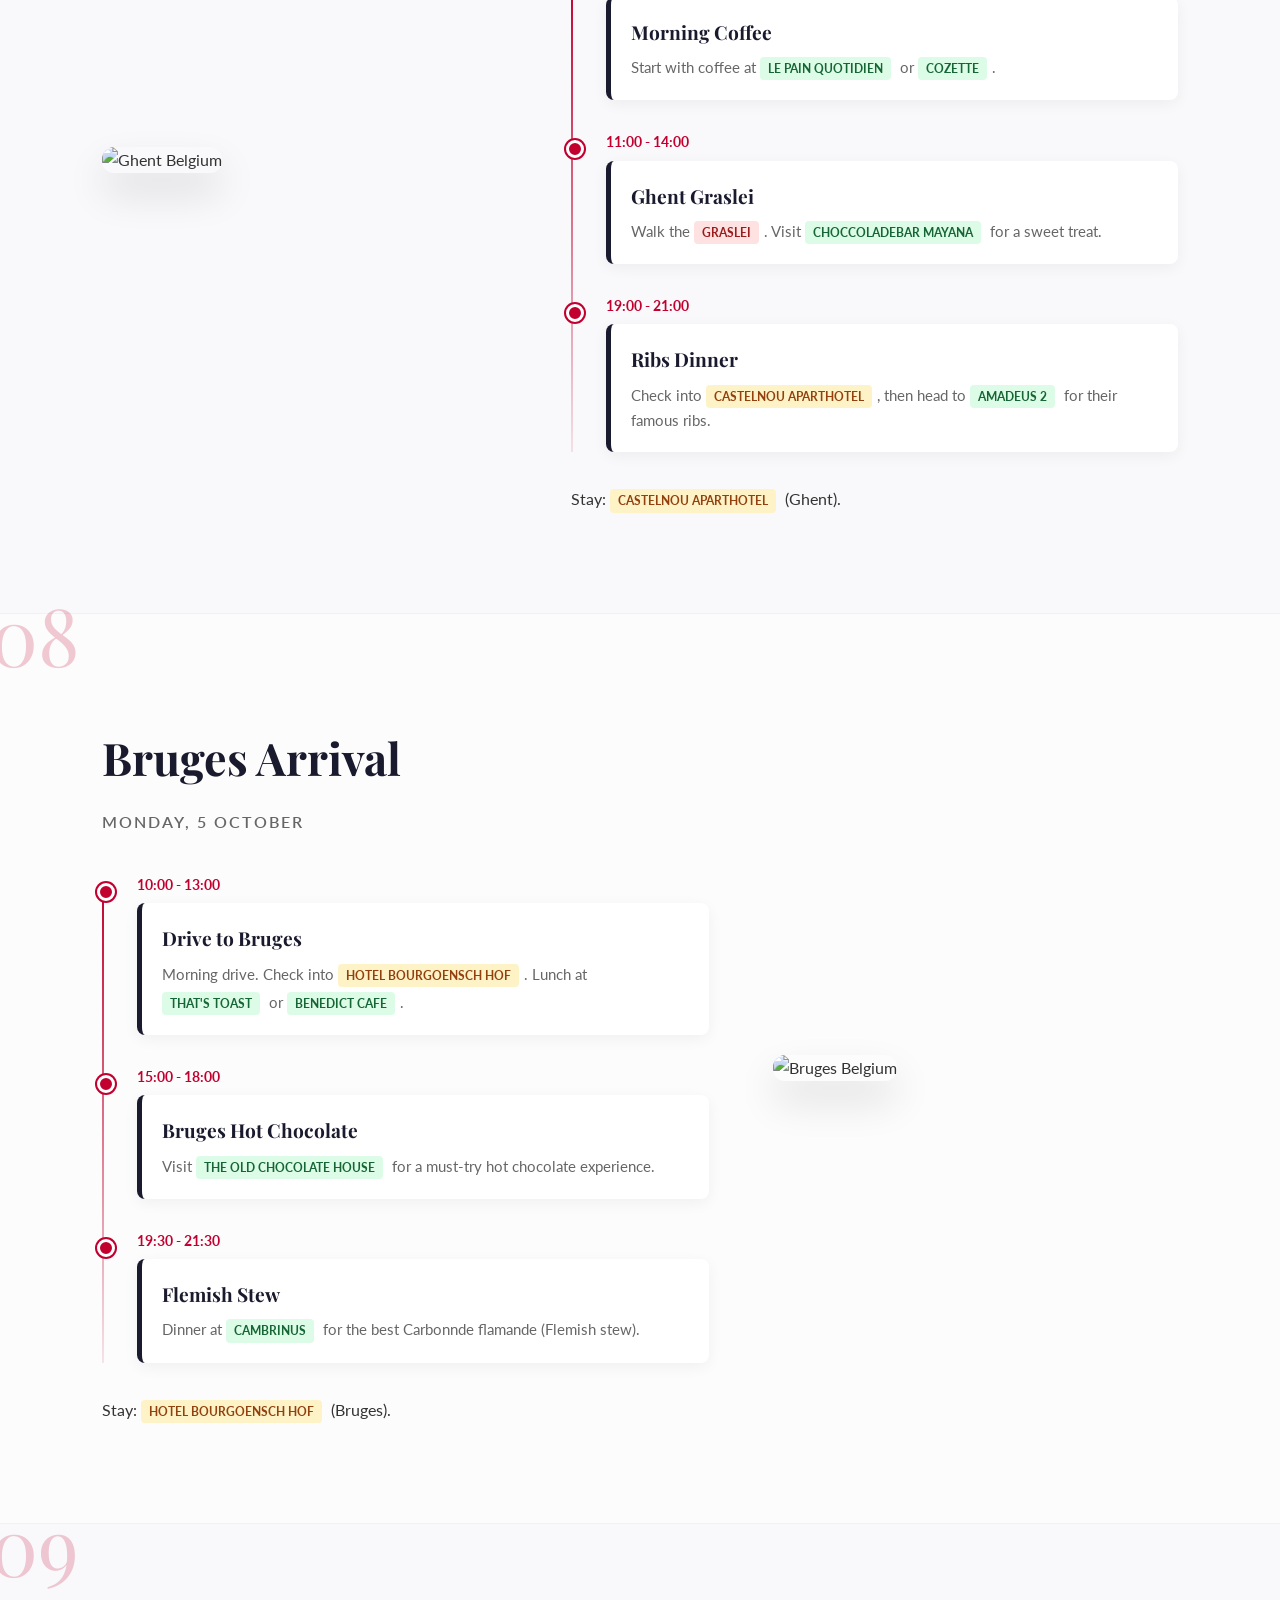
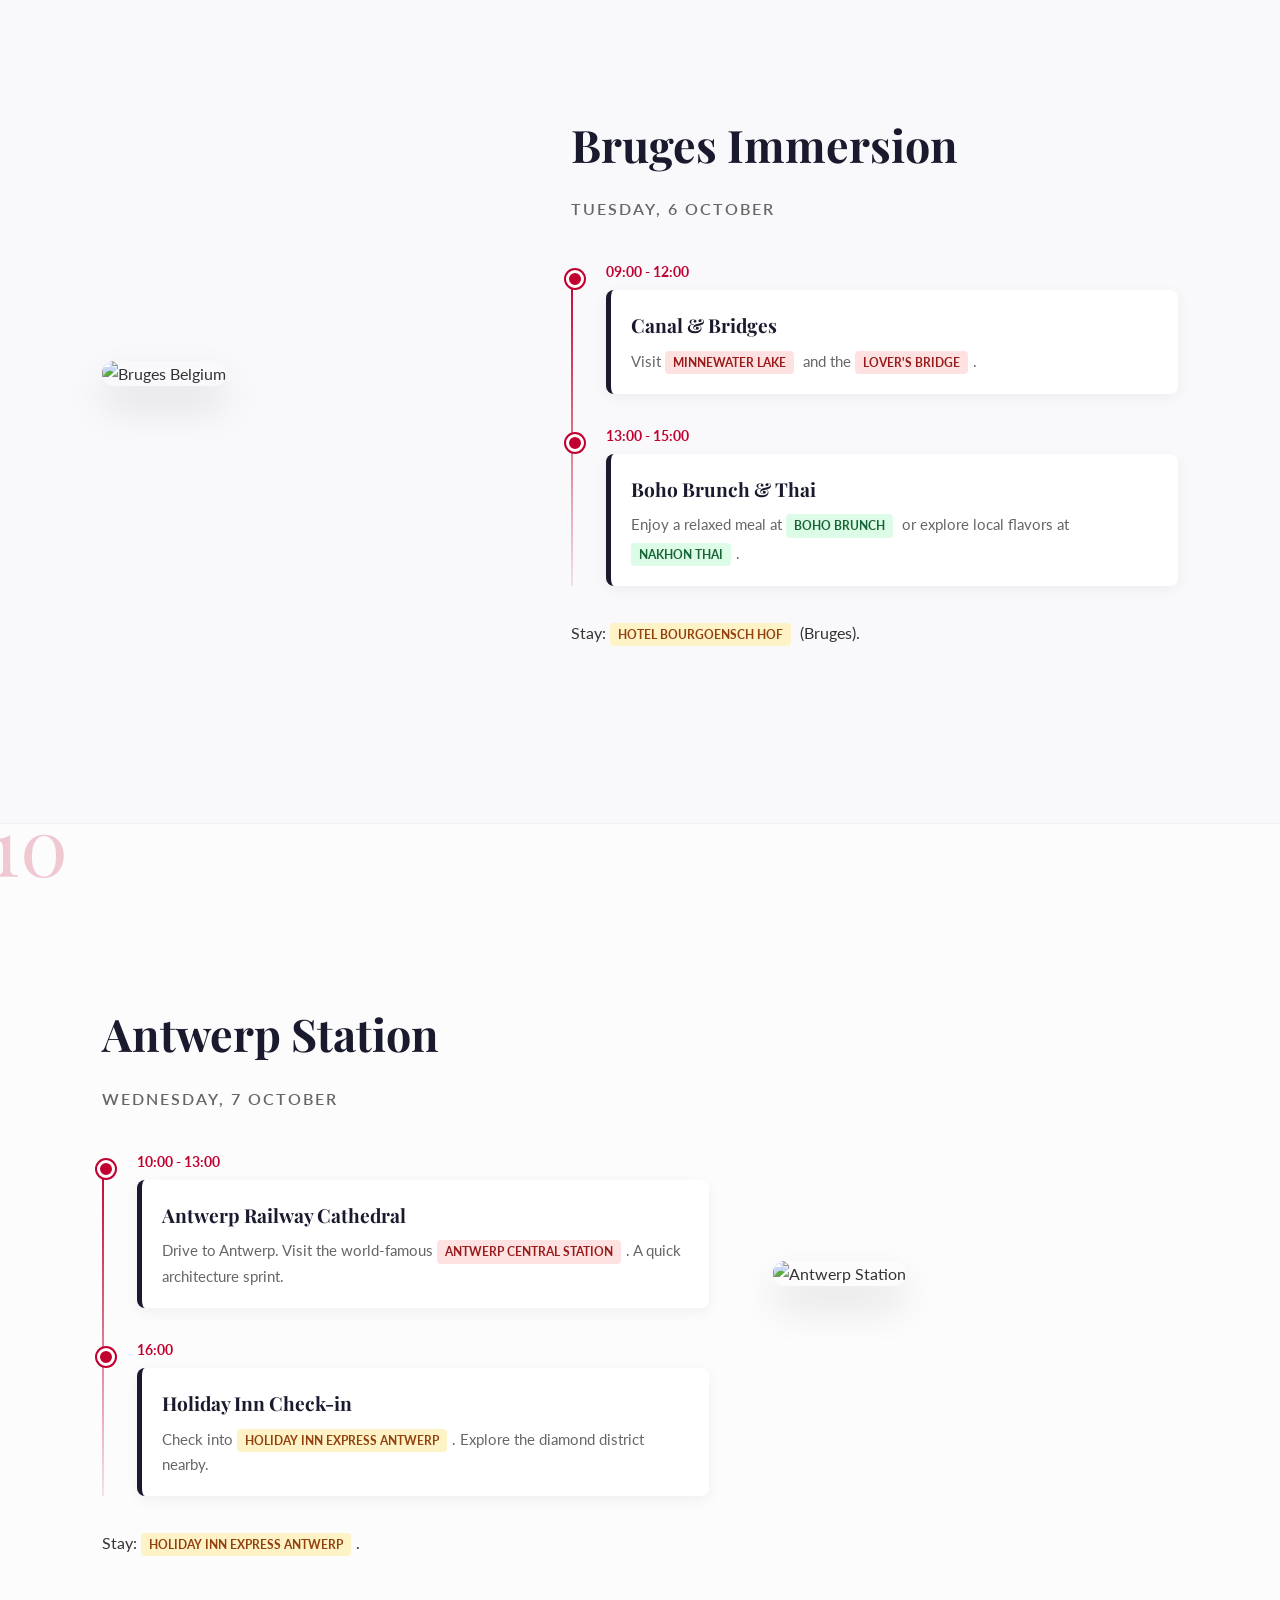
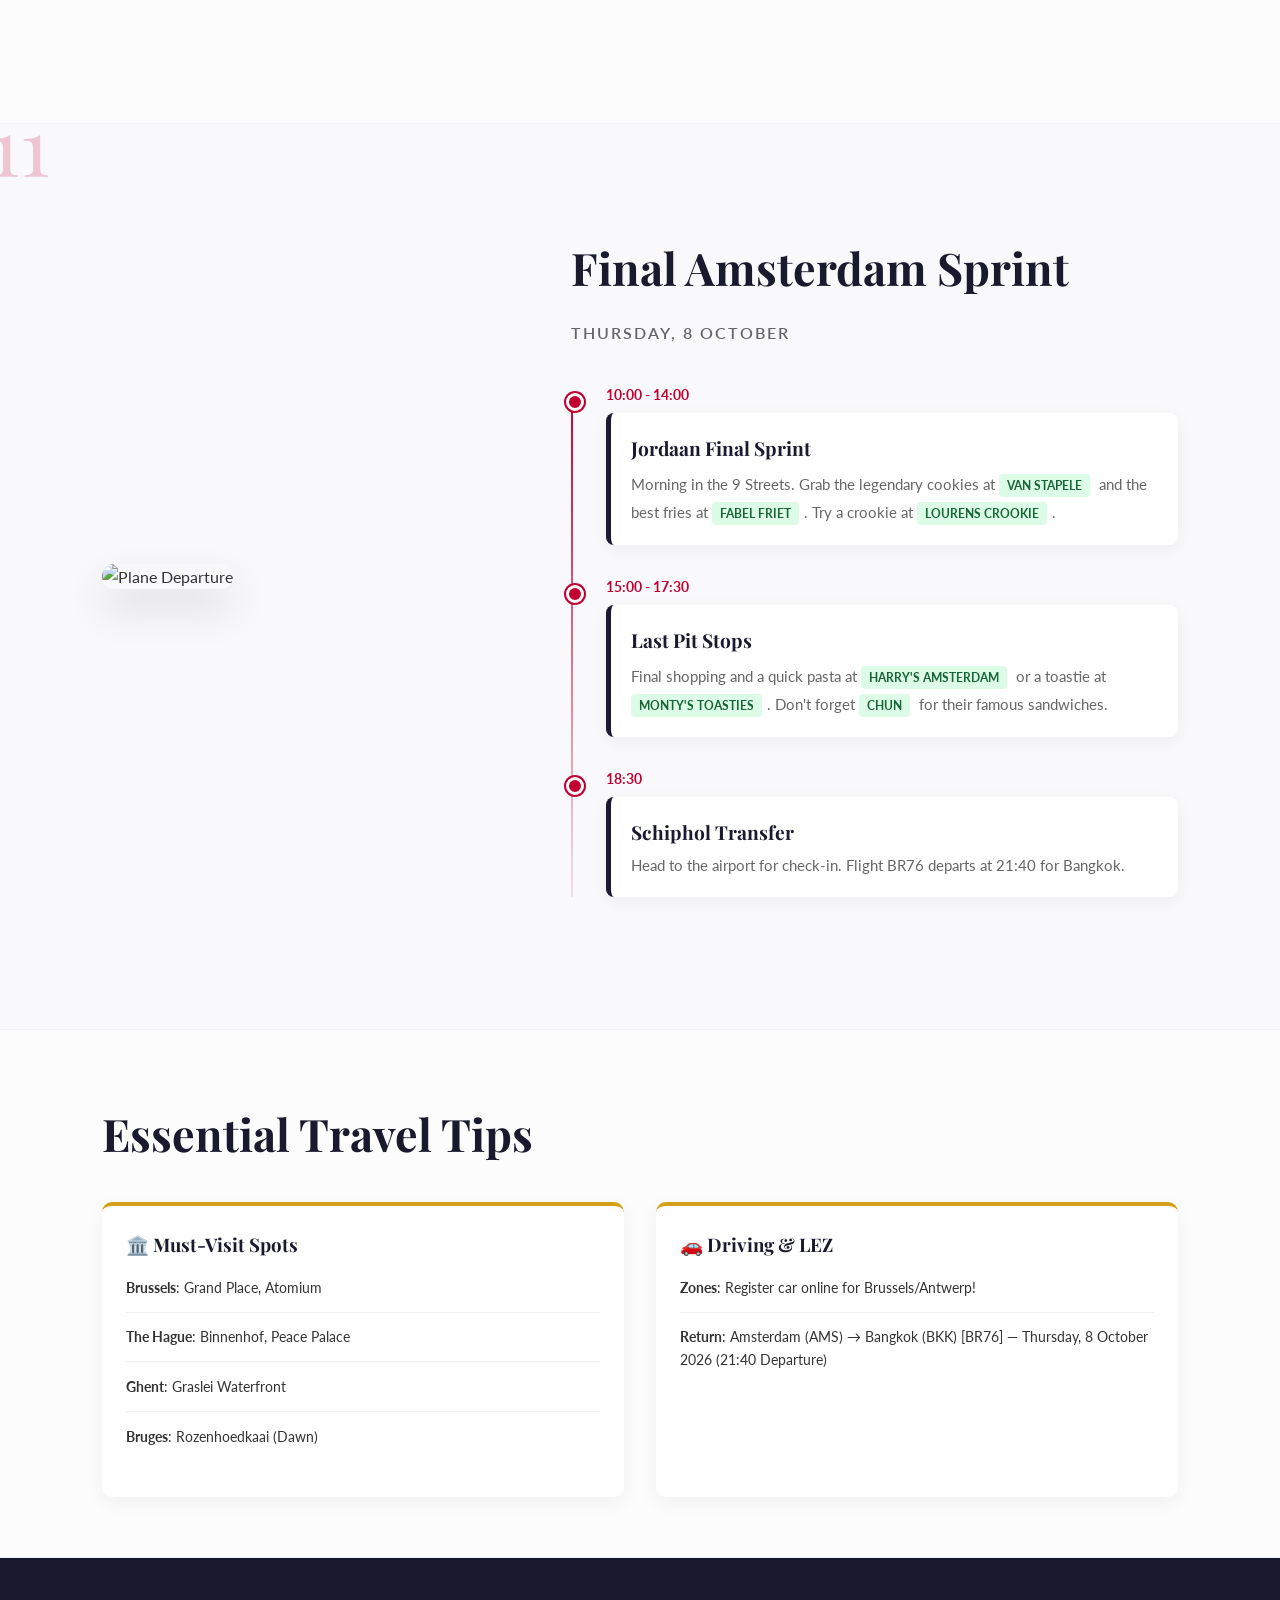
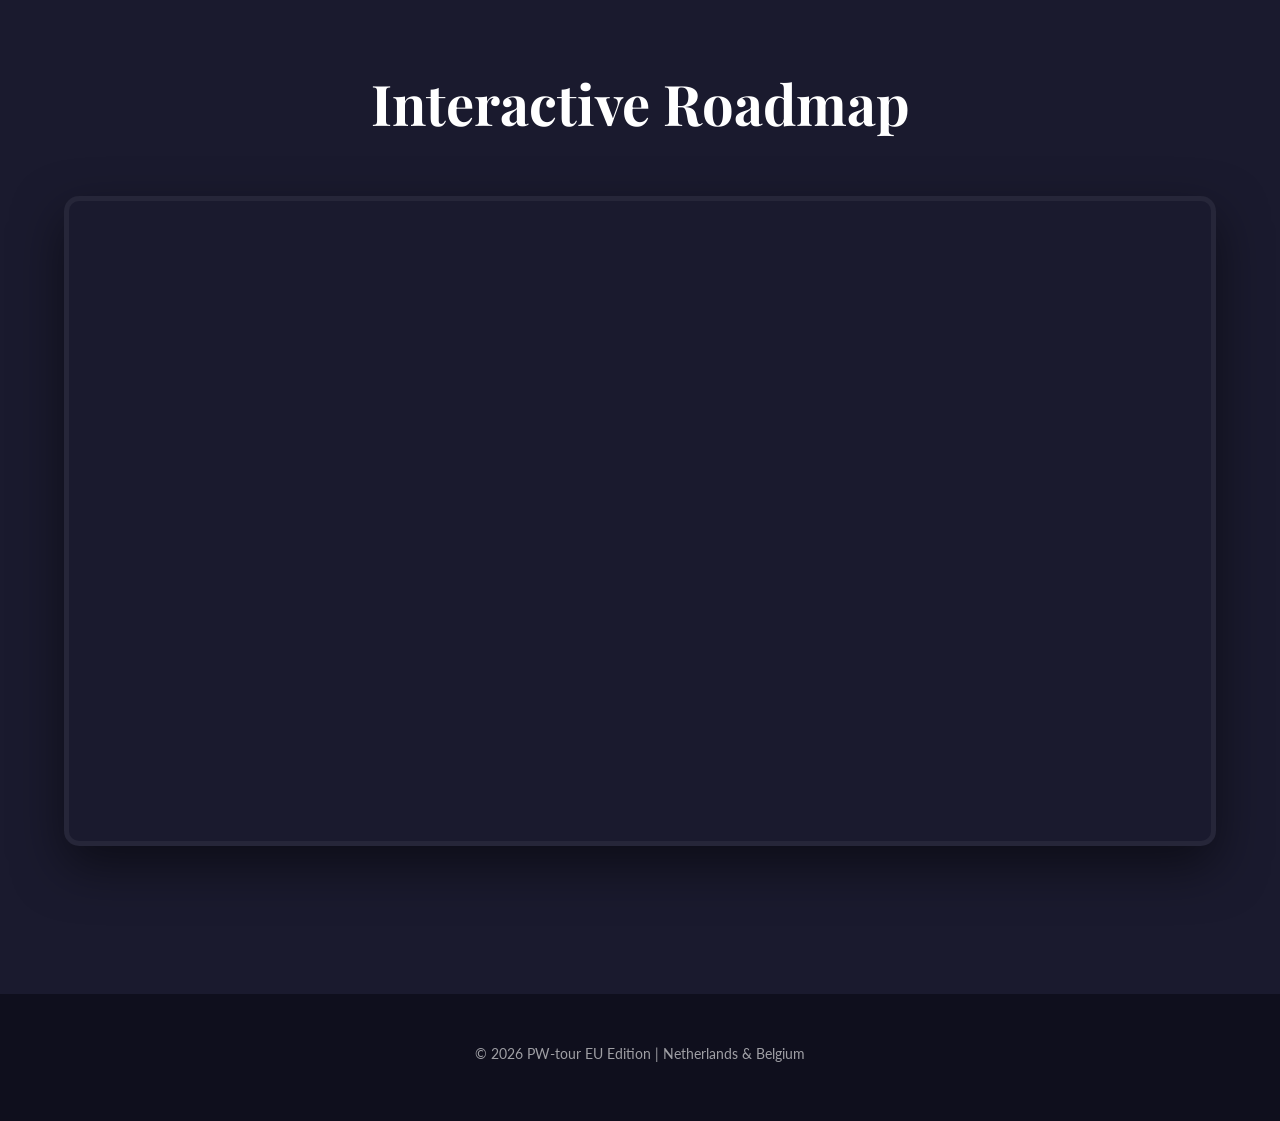
==== commit 90228a3e: "Finalise Netherlands & Belgium Tour itinerary_v6" ====
--- a/index.html
+++ b/index.html
@@ -101,10 +101,10 @@
                     </div>
                 </div>
                 <div class="time-slot">
-                    <div class="time">16:00</div>
-                    <div class="activity">
-                        <strong>Jordaan Pit Stops</strong>
-                        <p>Grab lunch at <span class="badge badge-food">Gifu Ramen Bar</span>. Stock up on water at <span class="badge badge-food">Albert Heijn</span>. Try the snack wall at <span class="badge badge-food">Febo</span>.</p>
+                    <div class="time">16:00 - 20:00</div>
+                    <div class="activity">
+                        <strong>Jordaan Bucket List</strong>
+                        <p>Grab lunch at <span class="badge badge-food">Gifu Ramen Bar</span>. Visit <span class="badge badge-food">Van Stapele</span> for their famous single-flavor cookie and <span class="badge badge-food">Fabel Friet</span> for the truffle fries. Stock up on water at <span class="badge badge-food">Albert Heijn</span>.</p>
                     </div>
                 </div>
             </div>
@@ -131,10 +131,10 @@
                     </div>
                 </div>
                 <div class="time-slot">
-                    <div class="time">14:00 - 16:30</div>
+                    <div class="time">14:00 - 17:00</div>
                     <div class="activity">
                         <strong>Damrak & Central Stroll</strong>
-                        <p>Walk the <span class="badge badge-attraction">Damrak</span> "Dancing Houses" and explore Dam Square.</p>
+                        <p>Walk the <span class="badge badge-attraction">Damrak</span> "Dancing Houses". Enjoy lunch at <span class="badge badge-food">Pancakes Amsterdam</span> and coffee at <span class="badge badge-food">Rembrandt Corner</span>. Try the vending machine snacks at <span class="badge badge-food">Febo Damrak</span>.</p>
                     </div>
                 </div>
             </div>
@@ -161,17 +161,17 @@
                     </div>
                 </div>
                 <div class="time-slot">
-                    <div class="time">14:30 - 16:30</div>
-                    <div class="activity">
-                        <strong>Hortus Botanicus</strong>
-                        <p>Relax in one of the world's oldest botanical gardens, <span class="badge badge-attraction">Hortus Botanicus</span>.</p>
-                    </div>
-                </div>
-                <div class="time-slot">
-                    <div class="time">20:00</div>
-                    <div class="activity">
-                        <strong>Canal Night Silhouette</strong>
-                        <p>Recommended: Board a shared canal boat at <strong>Damrak</strong> (Lovers/Centraal) for a family-friendly view.</p>
+                    <div class="time">13:00 - 15:00</div>
+                    <div class="activity">
+                        <strong>Locals Brunch & Vondelpark</strong>
+                        <p>Walk through <span class="badge badge-attraction">Vondelpark</span>. Have brunch at <span class="badge badge-food">Locals Brunch</span> and try a burger at <span class="badge badge-food">Lombardo's Hamburger</span>.</p>
+                    </div>
+                </div>
+                <div class="time-slot">
+                    <div class="time">16:00 - 18:00</div>
+                    <div class="activity">
+                        <strong>Pizza & Matcha</strong>
+                        <p>Best margarita at <span class="badge badge-food">nNea Pizza</span> followed by matcha at <span class="badge badge-food">Lera Cafe Matcha</span> or <span class="badge badge-food">Bagel Boy</span>.</p>
                     </div>
                 </div>
             </div>
@@ -443,17 +443,17 @@
 
             <div class="timeline">
                 <div class="time-slot">
-                    <div class="time">10:00 - 13:00</div>
-                    <div class="activity">
-                        <strong>Jordaan Bucket List</strong>
-                        <p>Morning in the 9 Streets. Grab the legendary cookies at <span class="badge badge-food">Van Stapele</span> and the best fries at <span class="badge badge-food">Fabel Friet</span>.</p>
-                    </div>
-                </div>
-                <div class="time-slot">
-                    <div class="time">14:00 - 17:30</div>
-                    <div class="activity">
-                        <strong>Leidsestraat & Rembrant</strong>
-                        <p>Final shopping and a quick pasta at <span class="badge badge-food">Harry's Amsterdam</span>. Visit the <span class="badge badge-food">Rembrandt Corner</span> for a last coffee.</p>
+                    <div class="time">10:00 - 14:00</div>
+                    <div class="activity">
+                        <strong>Jordaan Final Sprint</strong>
+                        <p>Morning in the 9 Streets. Grab the legendary cookies at <span class="badge badge-food">Van Stapele</span> and the best fries at <span class="badge badge-food">Fabel Friet</span>. Try a crookie at <span class="badge badge-food">Lourens Crookie</span>.</p>
+                    </div>
+                </div>
+                <div class="time-slot">
+                    <div class="time">15:00 - 17:30</div>
+                    <div class="activity">
+                        <strong>Last Pit Stops</strong>
+                        <p>Final shopping and a quick pasta at <span class="badge badge-food">Harry's Amsterdam</span> or a toastie at <span class="badge badge-food">Monty's Toasties</span>. Don't forget <span class="badge badge-food">Chun</span> for their famous sandwiches.</p>
                     </div>
                 </div>
                 <div class="time-slot">
